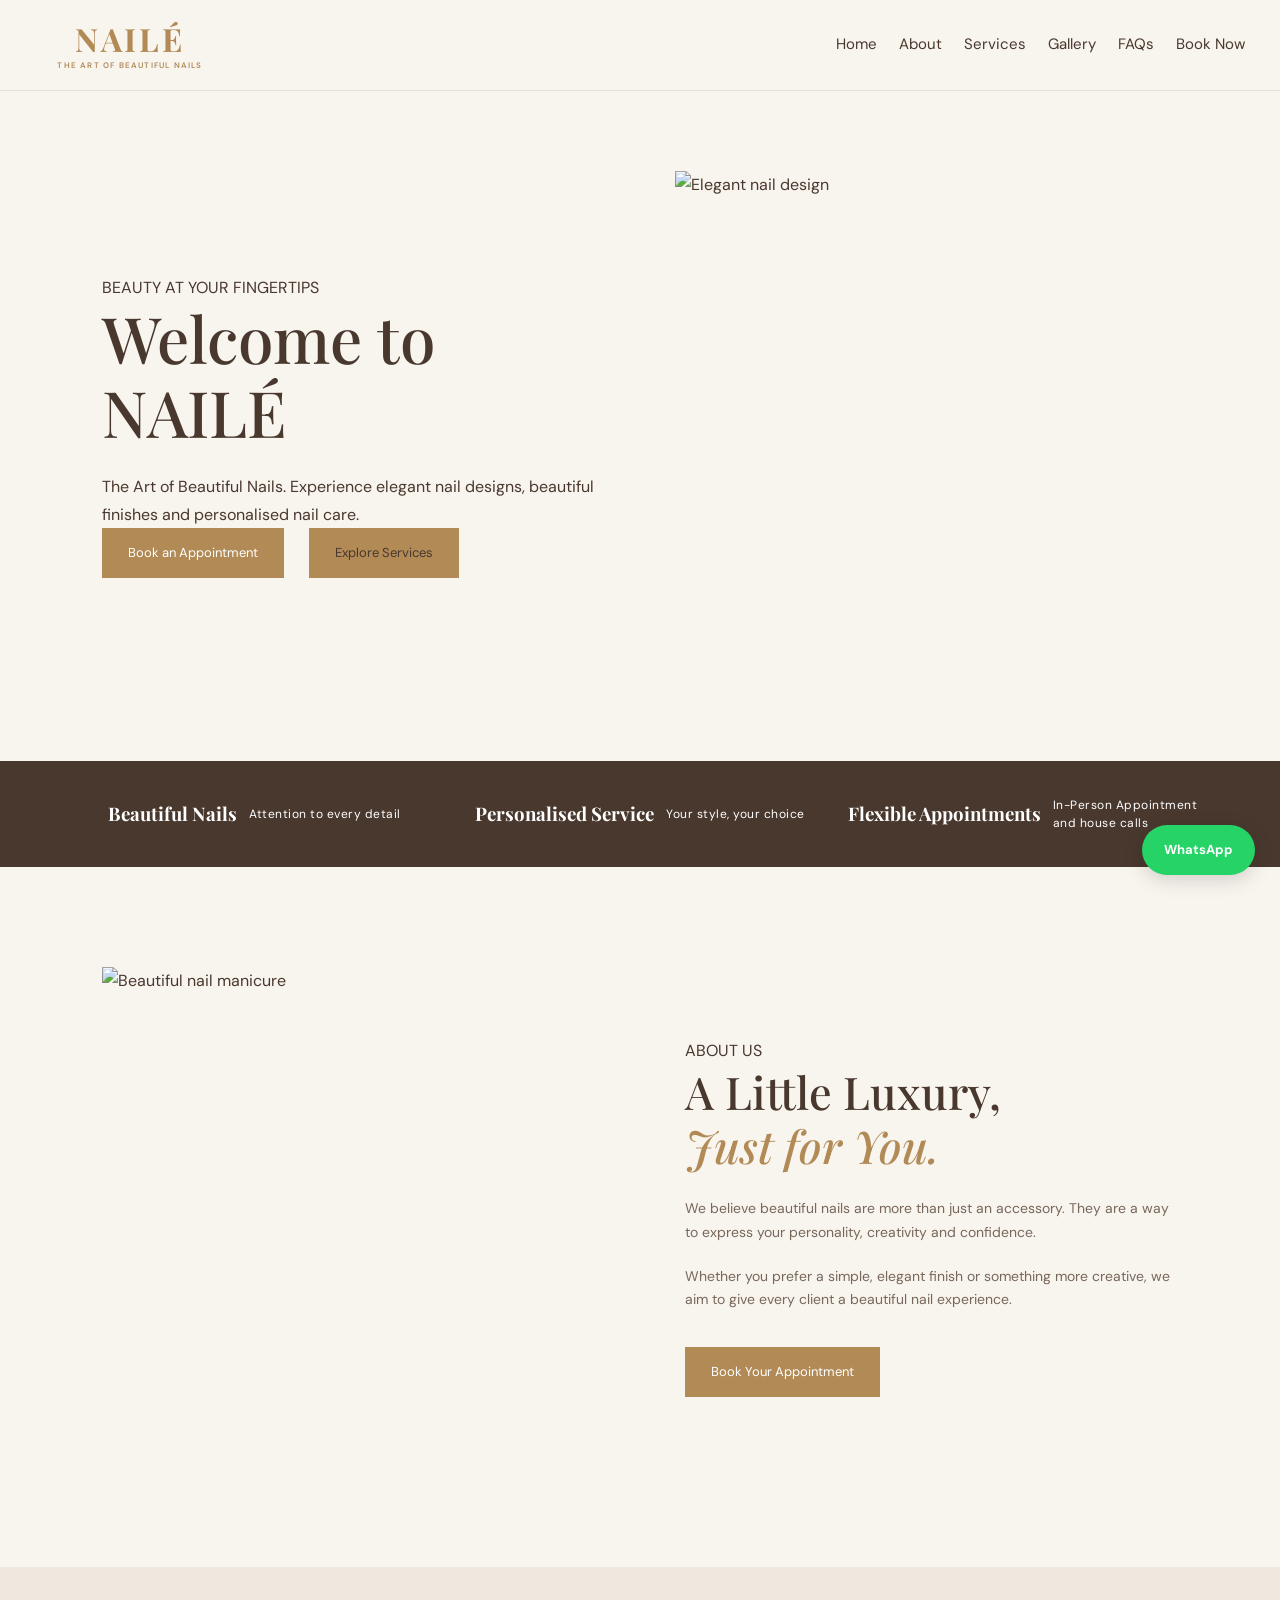
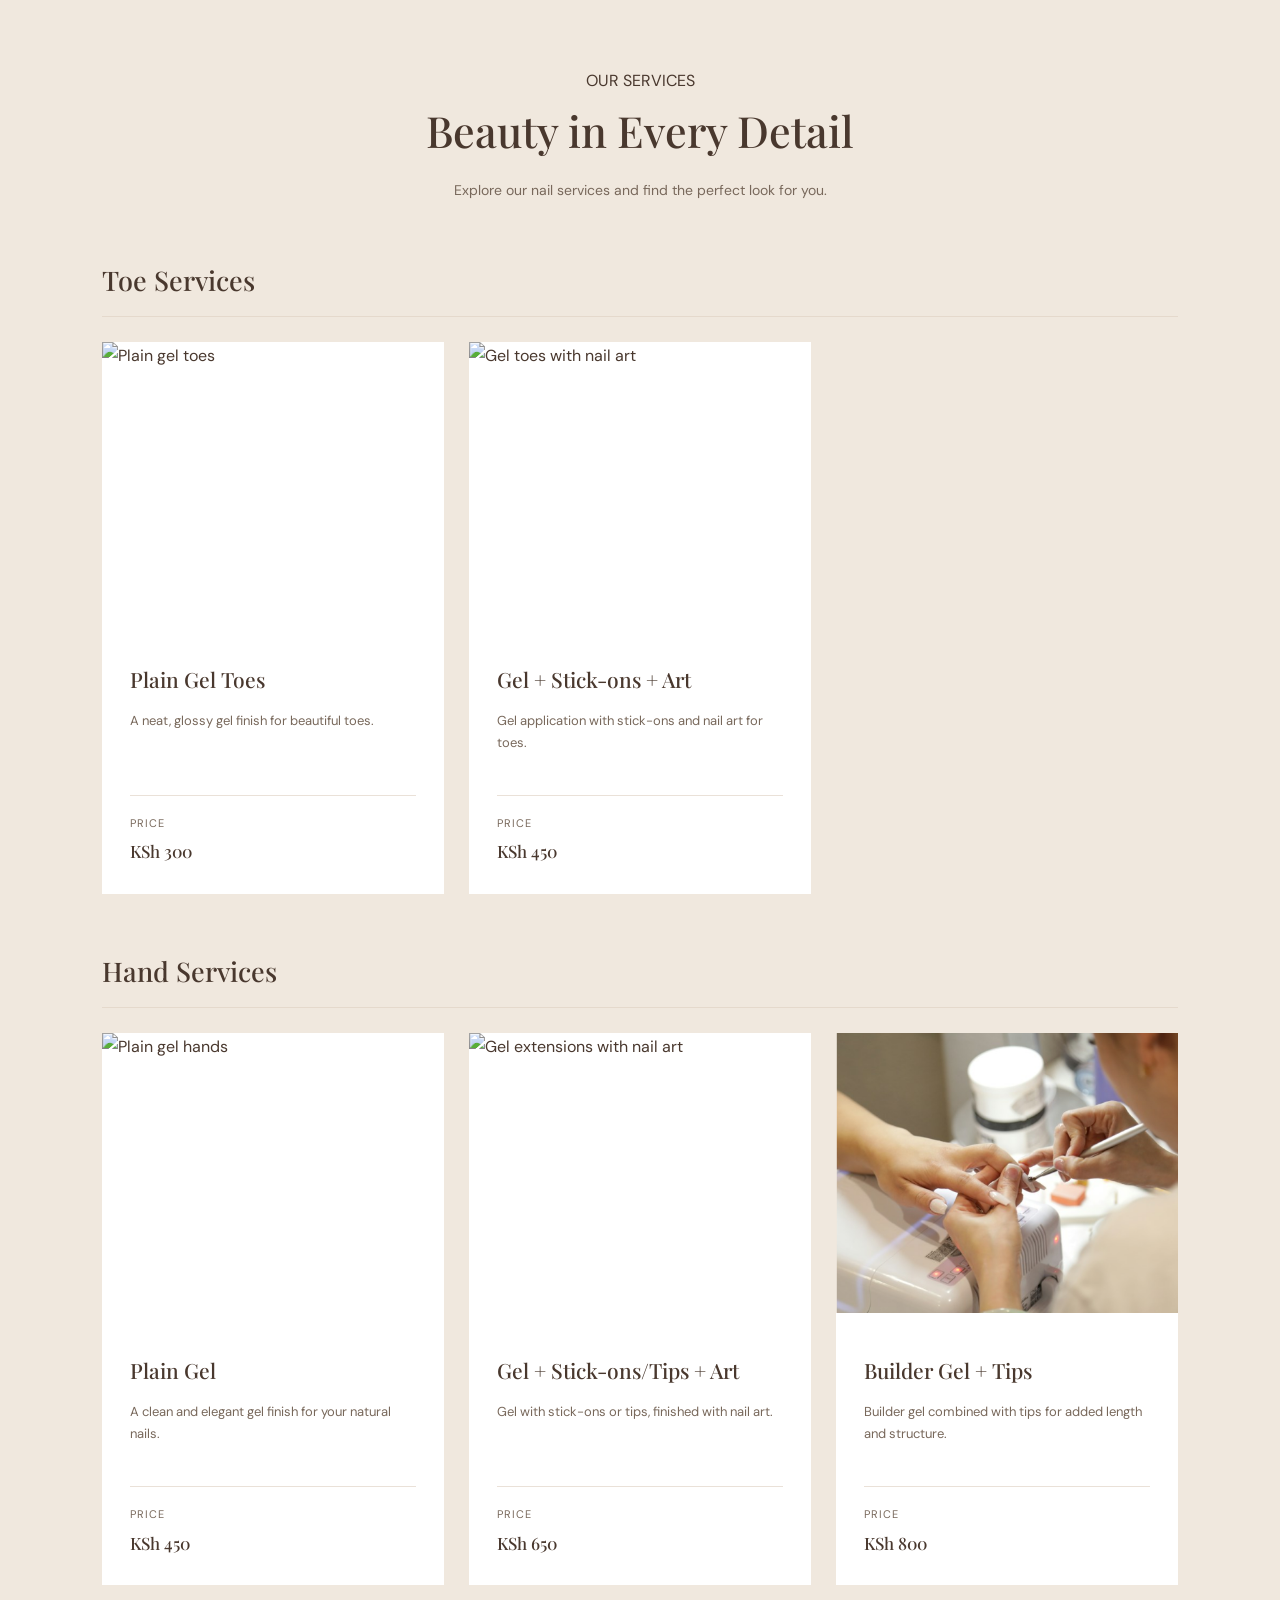
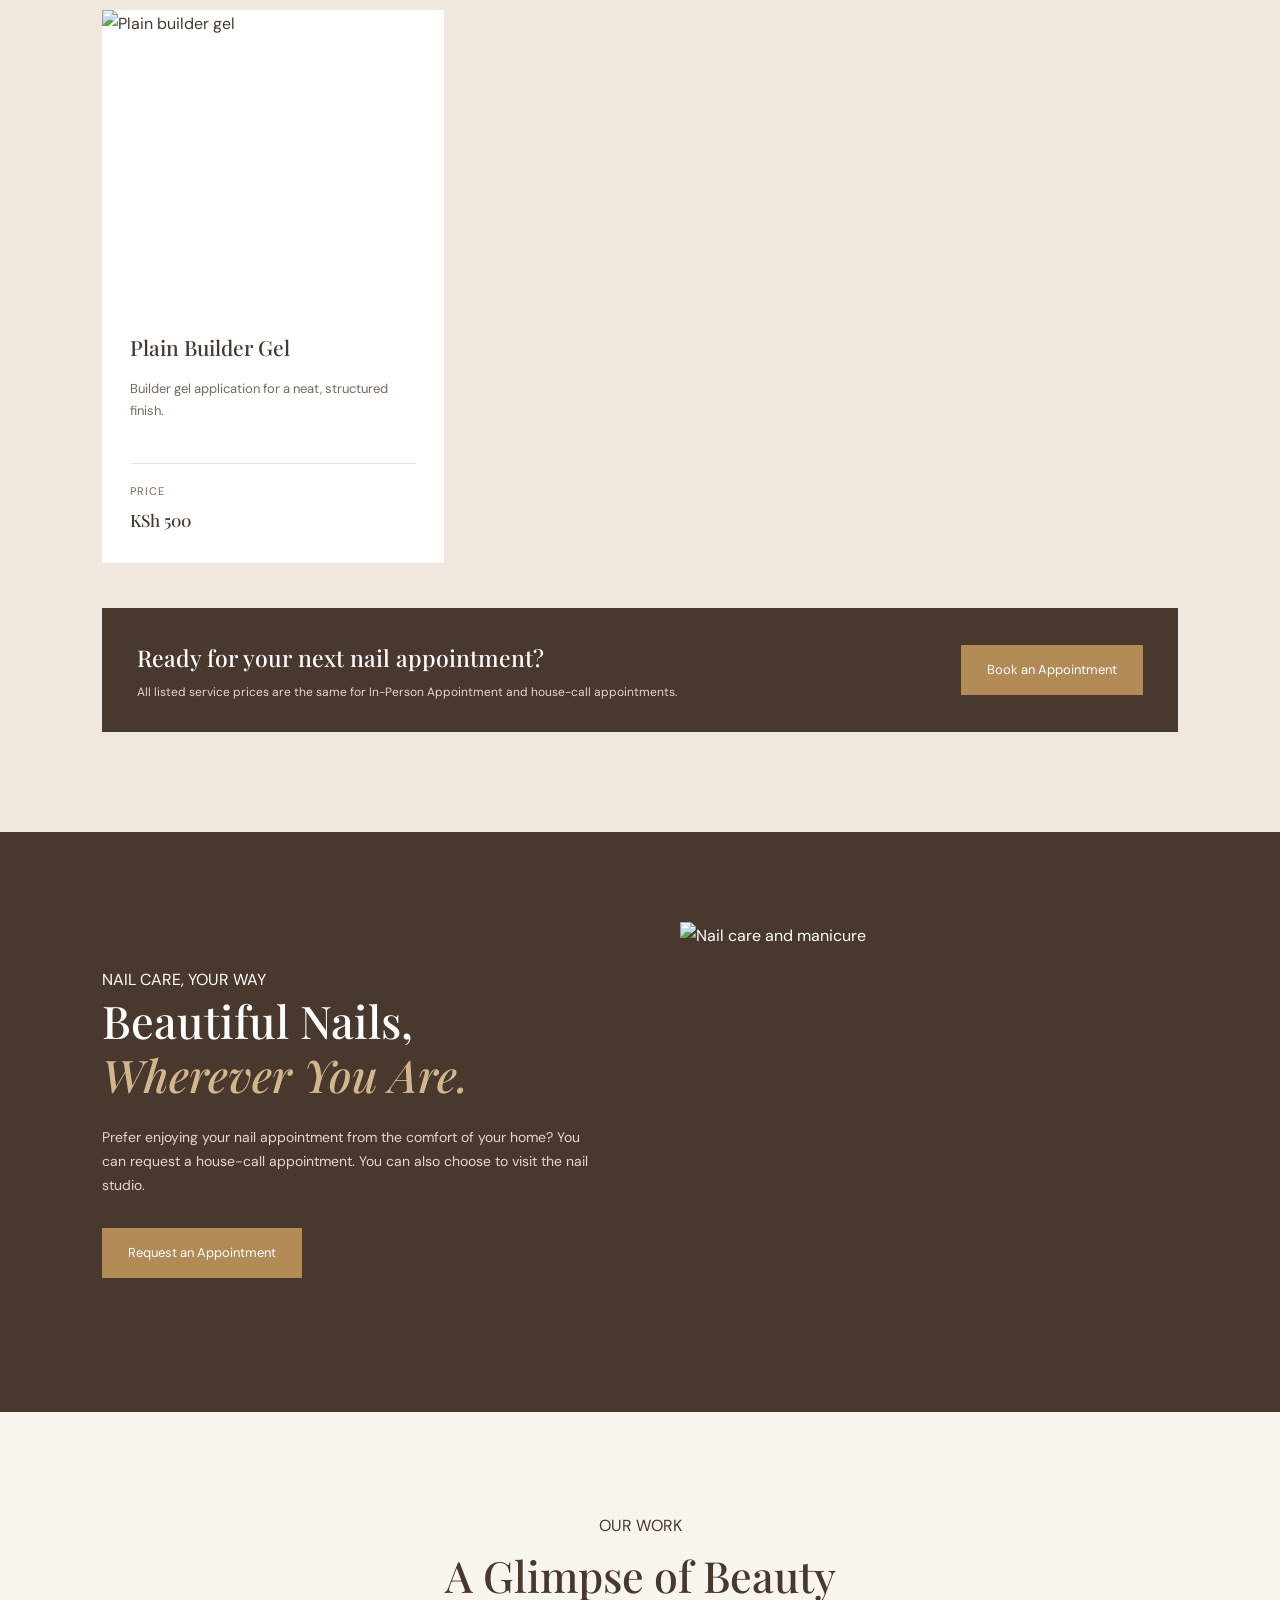
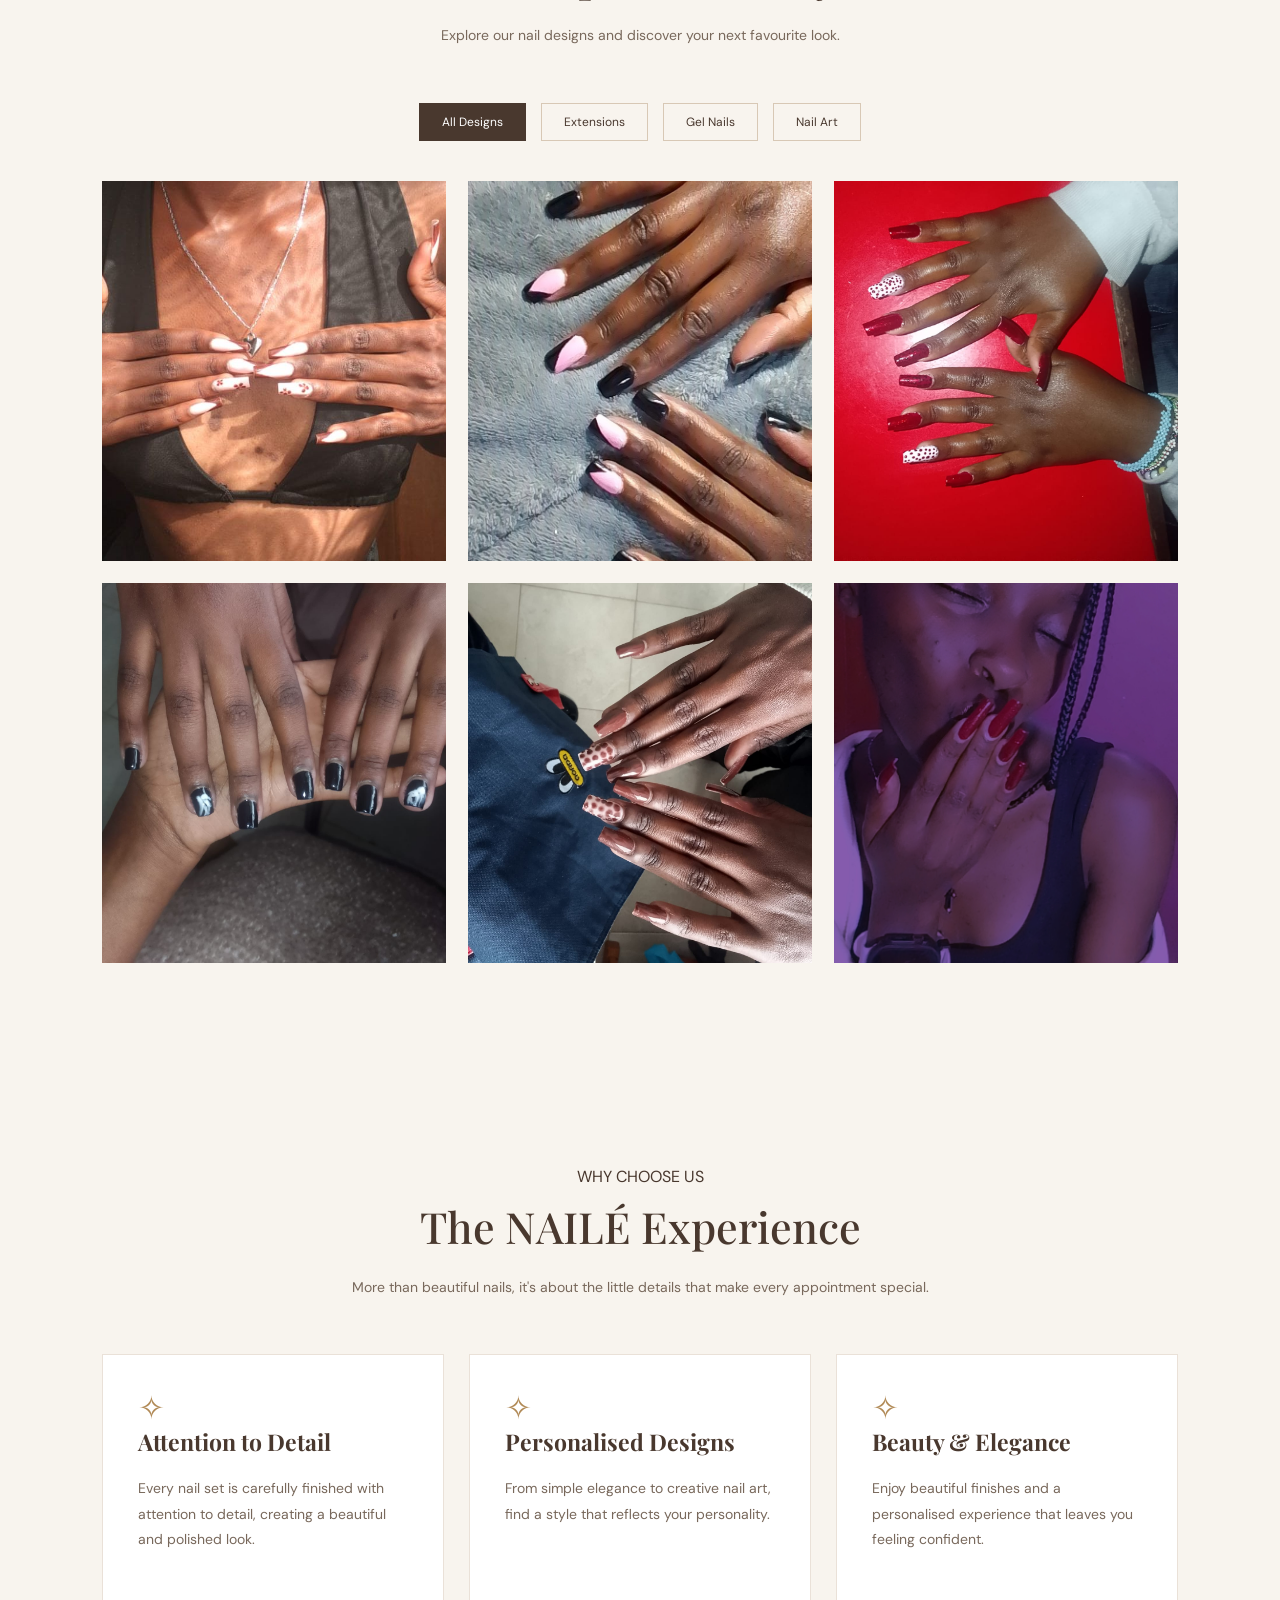
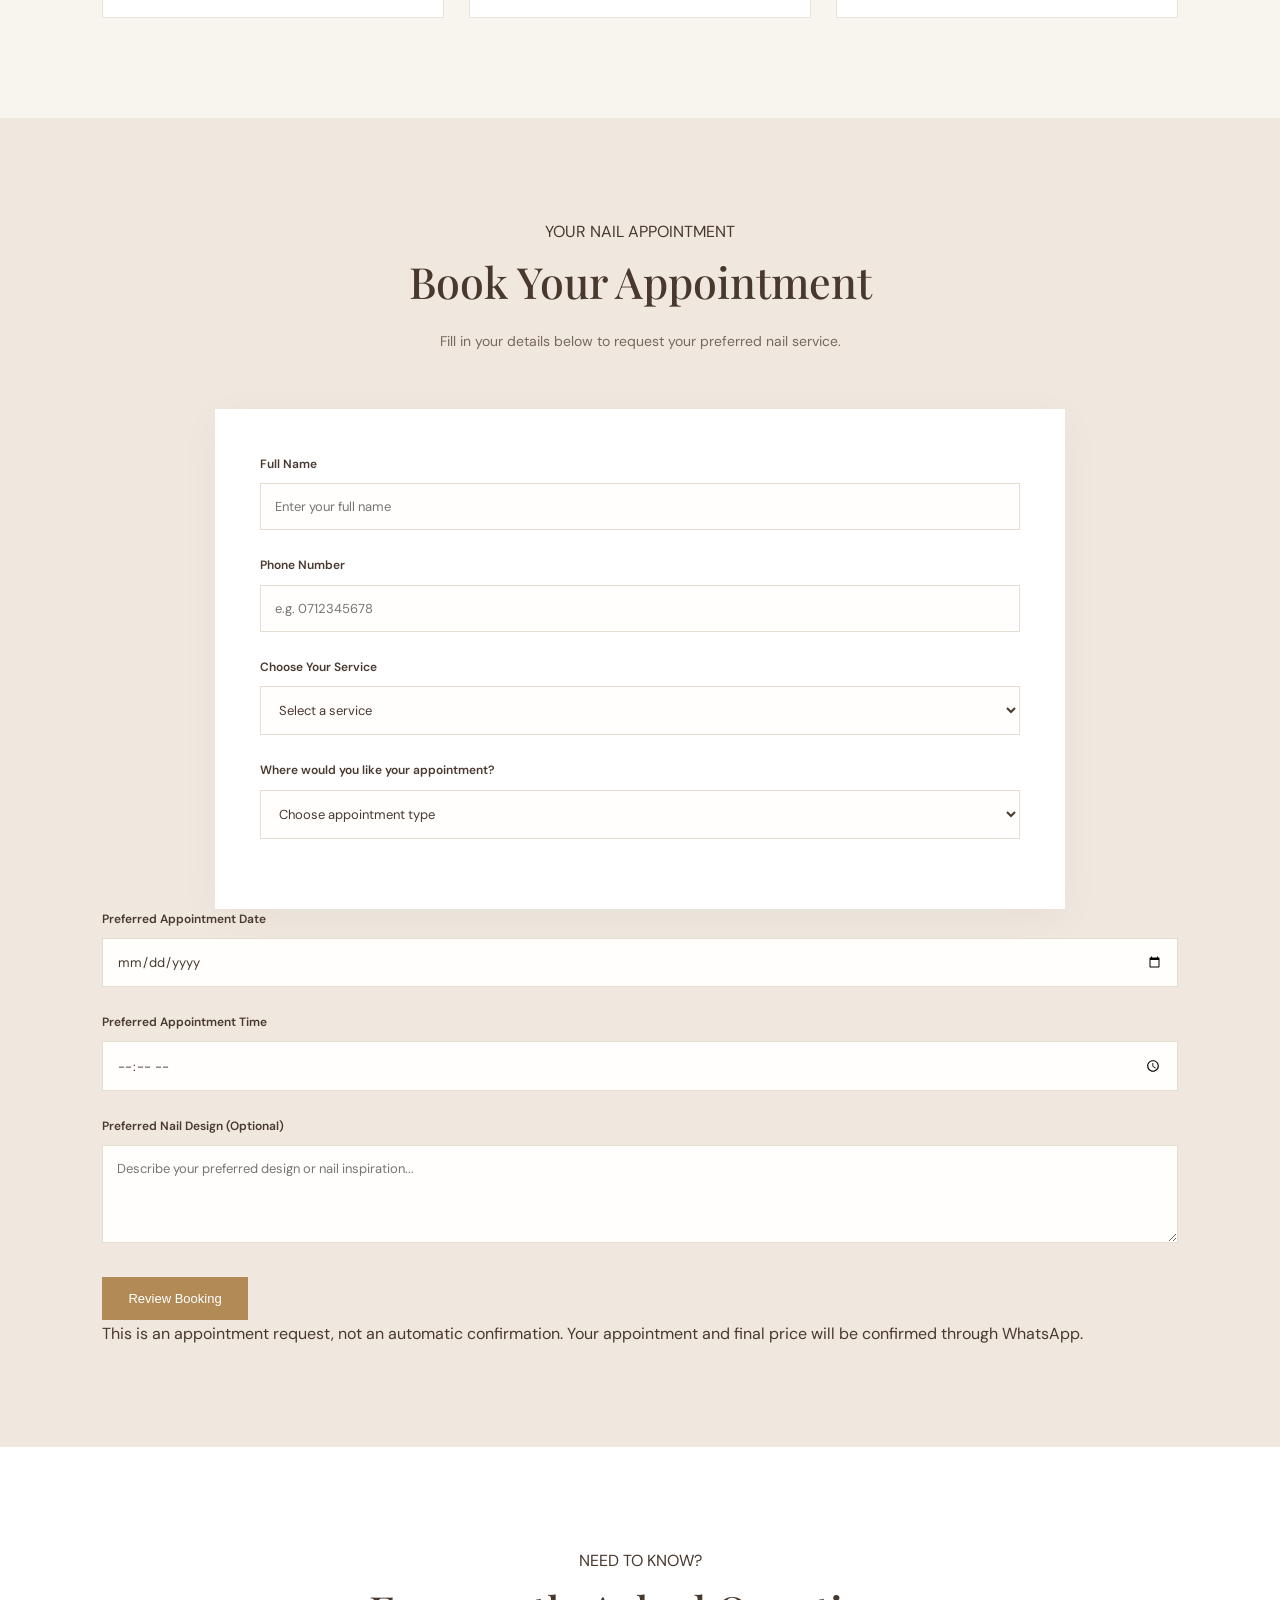
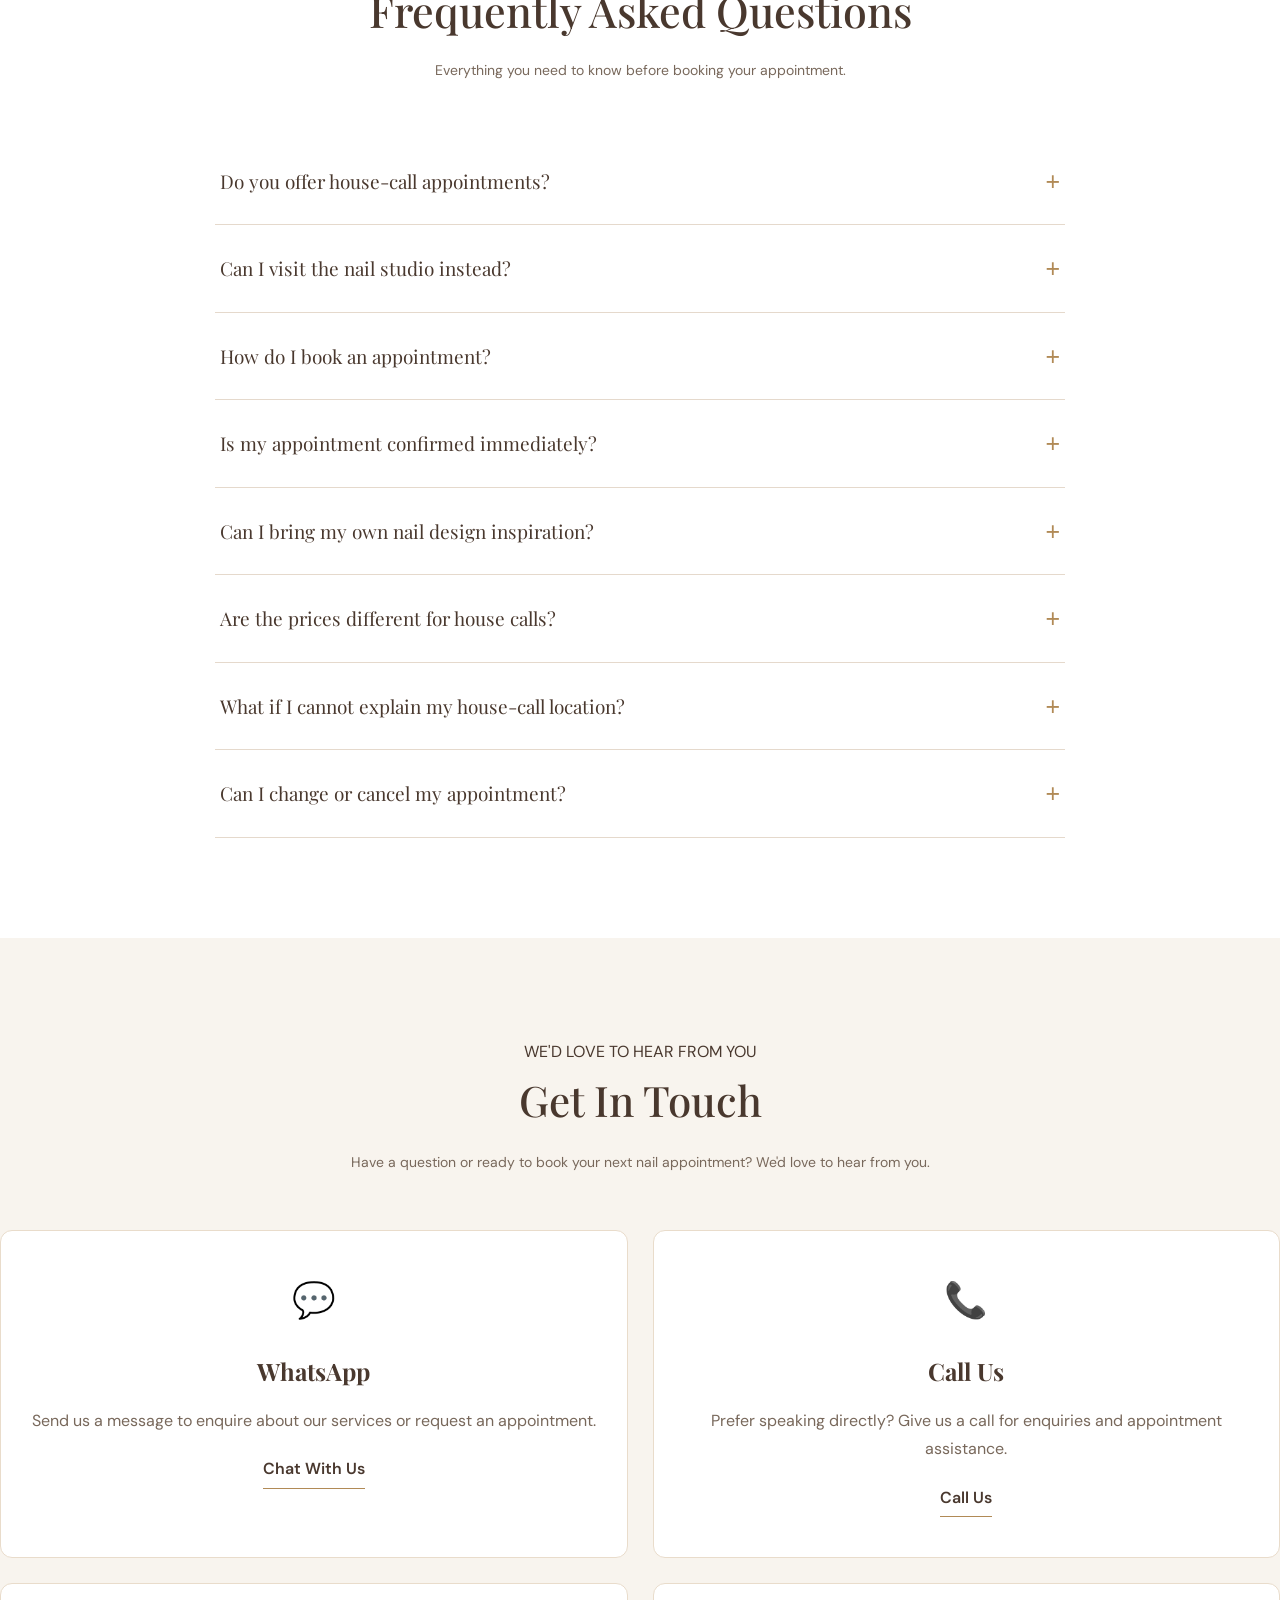
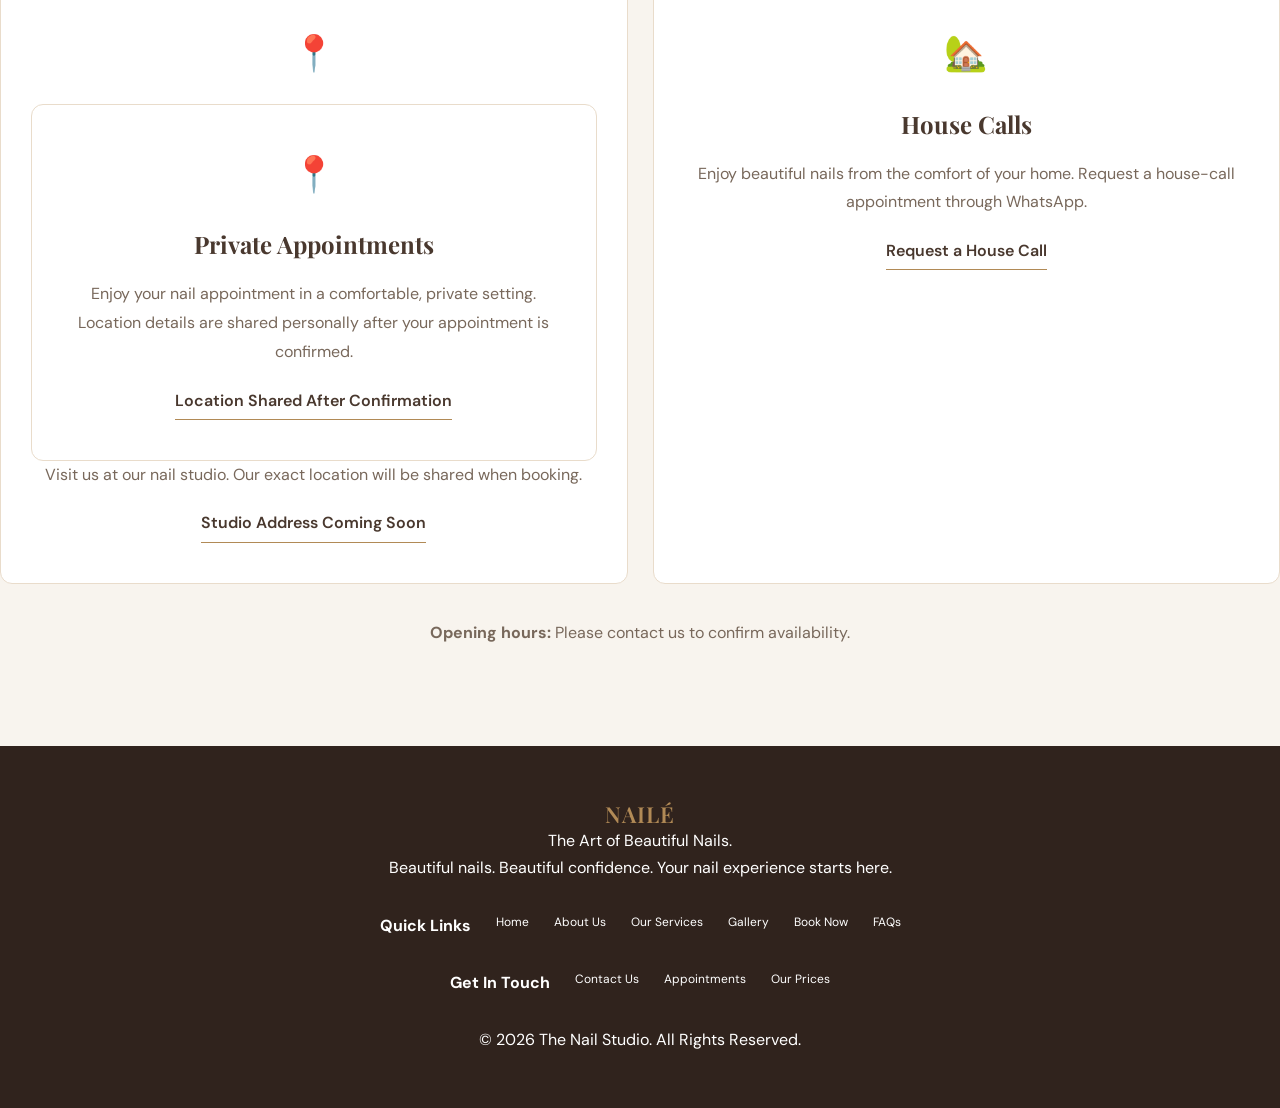
==== index.html @ e54246e9 "Initial NAILÉ website upload" ====
<!DOCTYPE html>
<html lang="en">

<head>
    <meta charset="UTF-8">
    <link rel="icon" type="image/png" href="images/nail-icon.png">
    <meta name="viewport" content="width=device-width, initial-scale=1.0">

    <meta name="description" content="Discover beautiful nail services, gel applications, builder gel and nail art. Request your nail appointment today.">
    <title>NAILÉ | The Art of Beautiful Nails</title>
    <meta name="description" content="Discover NAILÉ — The Art of Beautiful Nails. Explore our nail services, prices and personalised appointment options.">

    <!-- Google Fonts -->
    <link rel="preconnect" href="https://fonts.googleapis.com">
    <link rel="preconnect" href="https://fonts.gstatic.com" crossorigin>

    <link href="https://fonts.googleapis.com/css2?family=DM+Sans:wght@400;500;600;700&family=Playfair+Display:wght@400;500;600;700&display=swap" rel="stylesheet">

    <!-- Main CSS -->
    <link rel="stylesheet" href="style.css">
    <meta name="description" content="Discover beautiful nail designs, gel nails, builder gel and personalised nail services at NAILÉ. Book your nail appointment today.">

<meta name="keywords" content="NAILÉ, nail services, gel nails, builder gel, nail art, nail appointments">

<meta name="author" content="NAILÉ">

<meta property="og:title" content="NAILÉ | The Art of Beautiful Nails">

<meta property="og:description" content="Beautiful nails, elegant finishes and personalised nail care. Book your appointment with NAILÉ.">

<meta property="og:type" content="website"> 
</head>

<body>

    <!-- ============================= -->
    <!-- HEADER / NAVIGATION -->
    <!-- ============================= -->

   <header class="header">

    <div class="container nav-container">

        <a href="#home" class="logo">
            <span class="logo-name">NAILÉ</span>
            <span class="logo-tagline">THE ART OF BEAUTIFUL NAILS</span>
        </a>

        <button class="menu-toggle" id="menuToggle"
            aria-label="Toggle navigation">
            ☰
        </button>

        <nav class="nav-links" id="navLinks">

            <a href="#home">Home</a>
            <a href="#about">About</a>
            <a href="#services">Services</a>
            <a href="#gallery">Gallery</a>
            <a href="#faq">FAQs</a>
            <a href="#booking" class="nav-book-btn">Book Now</a>

        </nav>

    </div>

</header>
    <!-- ============================= -->
    <!-- HERO SECTION -->
    <!-- ============================= -->

    <section class="hero" id="home">

        <div class="hero-content">

            <span class="small-heading">BEAUTY AT YOUR FINGERTIPS</span>

            <h1>Welcome to NAILÉ</h1>

            <p>
    The Art of Beautiful Nails. Experience elegant nail designs,
    beautiful finishes and personalised nail care.
</p>
            <div class="hero-buttons">

                <a href="#booking" class="btn primary-btn">
                    Book an Appointment
                </a>

                <a href="#services" class="btn secondary-btn">
                    Explore Services
                </a>

            </div>

        </div>

        <div class="hero-image">

            <img
                src="https://images.unsplash.com/photo-1604654894610-df63bc536371?w=1200"
                alt="Elegant nail design"
            >

        </div>

    </section>


    <!-- ============================= -->
    <!-- EXPERIENCE STRIP -->
    <!-- ============================= -->

    <section class="experience-strip">

        <div class="experience-item">
            <h3>Beautiful Nails</h3>
            <p>Attention to every detail</p>
        </div>

        <div class="experience-item">
            <h3>Personalised Service</h3>
            <p>Your style, your choice</p>
        </div>

        <div class="experience-item">
            <h3>Flexible Appointments</h3>
            <p>In-Person Appointment and house calls</p>
        </div>

    </section>


    <!-- ============================= -->
    <!-- ABOUT SECTION -->
    <!-- ============================= -->

    <section class="about section-padding" id="about">

        <div class="about-image">

            <img
                src="https://images.unsplash.com/photo-1610992015732-2449b76344bc?w=1000"
                alt="Beautiful nail manicure"
            >

        </div>

        <div class="about-content">

            <span class="small-heading">ABOUT US</span>

            <h2>
                A Little Luxury,
                <span>Just for You.</span>
            </h2>

            <p>
                We believe beautiful nails are more than just an accessory.
                They are a way to express your personality, creativity
                and confidence.
            </p>

            <p>
                Whether you prefer a simple, elegant finish or something
                more creative, we aim to give every client a beautiful
                nail experience.
            </p>

            <a href="#booking" class="btn primary-btn">
                Book Your Appointment
            </a>

        </div>

    </section>


    <!-- ============================= -->
    <!-- SERVICES SECTION -->
    <!-- ============================= -->

    <section class="services section-padding" id="services">

        <div class="section-heading">

            <span class="small-heading">OUR SERVICES</span>

            <h2>Beauty in Every Detail</h2>

            <p>
                Explore our nail services and find the perfect look for you.
            </p>

        </div>


        <!-- TOE SERVICES -->

        <div class="services-category">

            <h3>Toe Services</h3>

            <div class="service-grid">

                <div class="service-card">

                    <img
                        src="https://images.unsplash.com/photo-1604654894610-df63bc536371?w=800"
                        alt="Plain gel toes"
                    >

                    <div class="service-info">

                        <h3>Plain Gel Toes</h3>

                        <p>
                            A neat, glossy gel finish for beautiful toes.
                        </p>

                        <div class="service-price">
                            <span>PRICE</span>
                            <strong>KSh 300</strong>
                        </div>

                    </div>

                </div>


                <div class="service-card">

                    <img
                        src="https://images.unsplash.com/photo-1519014816548-bf5fe059798b?w=800"
                        alt="Gel toes with nail art"
                    >

                    <div class="service-info">

                        <h3>Gel + Stick-ons + Art</h3>

                        <p>
                            Gel application with stick-ons and nail art for toes.
                        </p>

                        <div class="service-price">
                            <span>PRICE</span>
                            <strong>KSh 450</strong>
                        </div>

                    </div>

                </div>

            </div>

        </div>


        <!-- HAND SERVICES -->

        <div class="services-category">

            <h3>Hand Services</h3>

            <div class="service-grid">

                <div class="service-card">

                    <img
                        src="https://images.unsplash.com/photo-1604902396830-aca29e19b067?w=800"
                        alt="Plain gel hands"
                    >

                    <div class="service-info">

                        <h3>Plain Gel</h3>

                        <p>
                            A clean and elegant gel finish for your natural nails.
                        </p>

                        <div class="service-price">
                            <span>PRICE</span>
                            <strong>KSh 450</strong>
                        </div>

                    </div>

                </div>


                <div class="service-card">

                    <img
                        src="https://images.unsplash.com/photo-1610992015732-2449b76344bc?w=800"
                        alt="Gel extensions with nail art"
                    >

                    <div class="service-info">

                        <h3>Gel + Stick-ons/Tips + Art</h3>

                        <p>
                            Gel with stick-ons or tips, finished with nail art.
                        </p>

                        <div class="service-price">
                            <span>PRICE</span>
                            <strong>KSh 650</strong>
                        </div>

                    </div>

                </div>


                <div class="service-card">

                    <img
                       src="images/builder-gel.png" 
                        alt="Builder gel with tips"
                    >

                    <div class="service-info">

                        <h3>Builder Gel + Tips</h3>

                        <p>
                            Builder gel combined with tips for added length
                            and structure.
                        </p>

                        <div class="service-price">
                            <span>PRICE</span>
                            <strong>KSh 800</strong>
                        </div>

                    </div>

                </div>


                <div class="service-card">

                    <img
                        src="https://images.unsplash.com/photo-1610992015732-2449b76344bc?w=800"
                        alt="Plain builder gel"
                    >

                    <div class="service-info">

                        <h3>Plain Builder Gel</h3>

                        <p>
                            Builder gel application for a neat, structured finish.
                        </p>

                        <div class="service-price">
                            <span>PRICE</span>
                            <strong>KSh 500</strong>
                        </div>

                    </div>

                </div>

            </div>

        </div>


        <!-- PRICING NOTICE -->

        <div class="pricing-notice">

            <div>

                <h3>Ready for your next nail appointment?</h3>

                <p>
                    All listed service prices are the same for In-Person Appointment
                    and house-call appointments.
                </p>

            </div>

            <a href="#booking" class="btn primary-btn">
                Book an Appointment
            </a>

        </div>

    </section>


    <!-- ============================= -->
    <!-- HOUSE CALL SECTION -->
    <!-- ============================= -->

    <section class="house-call section-padding">

        <div class="house-call-content">

            <span class="small-heading">NAIL CARE, YOUR WAY</span>

            <h2>
                Beautiful Nails,
                <span>Wherever You Are.</span>
            </h2>

            <p>
                Prefer enjoying your nail appointment from the comfort
                of your home? You can request a house-call appointment.
                You can also choose to visit the nail studio.
            </p>

            <a href="#booking" class="btn primary-btn">
                Request an Appointment
            </a>

        </div>

        <div class="house-call-image">

            <img
                src="https://images.unsplash.com/photo-1610992015732-2449b76344bc?w=1000"
                alt="Nail care and manicure"
            >

        </div>

    </section>
<!-- ============================= -->
<!-- GALLERY SECTION -->
<!-- ============================= -->

<section class="gallery section-padding" id="gallery">

    <div class="section-heading">
        <span class="small-heading">OUR WORK</span>

        <h2>A Glimpse of Beauty</h2>

        <p>
            Explore our nail designs and discover your next favourite look.
        </p>
    </div>

    <!-- GALLERY FILTERS -->

    <div class="gallery-filters">

        <button class="filter-btn active" data-filter="all">
            All Designs
        </button>

        <button class="filter-btn" data-filter="acrylic">
            Extensions
        </button>

        <button class="filter-btn" data-filter="french">
            Gel Nails
        </button>

        <button class="filter-btn" data-filter="nailart">
            Nail Art
        </button>

    </div>

    <!-- GALLERY IMAGES -->

    <div class="gallery-grid">

        <div class="gallery-item" data-category="nailart">
            <img src="images/nails-1.jpeg" alt="NAILÉ nail design 1">
            <div class="gallery-overlay">
                <span>Nail Art</span>
            </div>
        </div>

        <div class="gallery-item" data-category="french">
            <img src="images/nails-2.jpeg" alt="NAILÉ nail design 2">
            <div class="gallery-overlay">
                <span>Gel Nails</span>
            </div>
        </div>

        <div class="gallery-item" data-category="acrylic">
            <img src="images/nails-3.jpeg" alt="NAILÉ nail design 3">
            <div class="gallery-overlay">
                <span>Nail Extensions</span>
            </div>
        </div>

        <div class="gallery-item" data-category="nailart">
            <img src="images/nails-4.jpeg" alt="NAILÉ nail design 4">
            <div class="gallery-overlay">
                <span>Creative Designs</span>
            </div>
        </div>

        <div class="gallery-item" data-category="french">
            <img src="images/nails-5.jpeg" alt="NAILÉ nail design 5">
            <div class="gallery-overlay">
                <span>Elegant Gel</span>
            </div>
        </div>

        <div class="gallery-item" data-category="acrylic">
            <img src="images/nails-6.jpeg" alt="NAILÉ nail design 6">
            <div class="gallery-overlay">
                <span>Extensions</span>
            </div>
        </div>

    </div>

</section>
<!-- GALLERY LIGHTBOX -->

<div class="lightbox" id="galleryLightbox" aria-hidden="true">

    <button class="lightbox-close" id="lightboxClose" aria-label="Close">
        &times;
    </button>

    <button class="lightbox-prev" id="lightboxPrev" aria-label="Previous image">
        &#10094;
    </button>

    <img src="" alt="Enlarged nail design" id="lightboxImage">

    <button class="lightbox-next" id="lightboxNext" aria-label="Next image">
        &#10095;
    </button>

</div>


    <!-- ============================= -->
<!-- THE NAILÉ EXPERIENCE SECTION -->
<!-- ============================= -->

<section class="testimonials section-padding" id="testimonials">

    <div class="section-heading">

        <span class="small-heading">WHY CHOOSE US</span>

        <h2>The NAILÉ Experience</h2>

        <p>
            More than beautiful nails, it's about the little details
            that make every appointment special.
        </p>

    </div>

    <div class="testimonial-grid">

        <div class="testimonial-card">

            <div class="quote-mark">✧</div>

            <h3>Attention to Detail</h3>

            <p>
                Every nail set is carefully finished with attention
                to detail, creating a beautiful and polished look.
            </p>

        </div>

        <div class="testimonial-card">

            <div class="quote-mark">✧</div>

            <h3>Personalised Designs</h3>

            <p>
                From simple elegance to creative nail art,
                find a style that reflects your personality.
            </p>

        </div>

        <div class="testimonial-card">

            <div class="quote-mark">✧</div>

            <h3>Beauty & Elegance</h3>

            <p>
                Enjoy beautiful finishes and a personalised
                experience that leaves you feeling confident.
            </p>

        </div>

    </div>

</section>

    <!-- ============================= -->
    <!-- BOOKING SECTION -->
    <!-- ============================= -->

    <section class="booking section-padding" id="booking">

        <div class="section-heading">

            <span class="small-heading">YOUR NAIL APPOINTMENT</span>

            <h2>Book Your Appointment</h2>

            <p>
                Fill in your details below to request your preferred
                nail service.
            </p>

        </div>


        <div class="booking-container">

            <form id="bookingForm">

                <!-- CUSTOMER NAME -->

                <div class="form-group">

                    <label for="customerName">Full Name</label>

                    <input
                        type="text"
                        id="customerName"
                        name="customerName"
                        placeholder="Enter your full name"
                        required
                    >

                </div>


                <!-- PHONE NUMBER -->

                <div class="form-group">

                    <label for="phone">Phone Number</label>

                    <input
                        type="tel"
                        id="phone"
                        name="phone"
                        placeholder="e.g. 0712345678"
                        required
                    >

                </div>


                <!-- SERVICE SELECTION -->

                <div class="form-group">

                    <label for="service">Choose Your Service</label>

                    <select id="service" name="service" required>

                        <option value="">Select a service</option>

                        <optgroup label="Toe Services">

                            <option value="Plain Gel Toes - KSh 300">
                                Plain Gel Toes — KSh 300
                            </option>

                            <option value="Gel + Stick-ons + Art (Toes) - KSh 450">
                                Gel + Stick-ons + Art (Toes) — KSh 450
                            </option>

                        </optgroup>


                        <optgroup label="Hand Services">

                            <option value="Plain Gel (Hands) - KSh 450">
                                Plain Gel (Hands) — KSh 450
                            </option>

                            <option value="Gel + Stick-ons/Tips + Art (Hands) - KSh 650">
                                Gel + Stick-ons/Tips + Art (Hands) — KSh 650
                            </option>

                            <option value="Builder Gel + Tips (Hands) - KSh 800">
                                Builder Gel + Tips (Hands) — KSh 800
                            </option>

                            <option value="Plain Builder Gel - KSh 500">
                                Plain Builder Gel — KSh 500
                            </option>

                        </optgroup>

                    </select>

                </div>


                <!-- APPOINTMENT TYPE -->

                <div class="form-group">

                    <label for="appointmentType">
                        Where would you like your appointment?
                    </label>

                    <select id="appointmentType" name="appointmentType" required>

                        <option value="">Choose appointment type</option>

                        <option value="House Call">
                            House Call
                        </option>

                        <option value="In-Person Appointment">
                            In-Person Appointment
                        </option>

                    </select>

                </div>


                <!-- HOUSE CALL LOCATION -->

                <div id="locationFields" hidden>

                    <div class="form-group">

                        <label for="location">
                            Your Area / Estate
                        </label>

                        <input
                            type="text"
                            id="location"
                            name="location"
                            placeholder="e.g. Nairobi West"
                        >

                    </div>


                    <div class="form-group">

                        <label for="directions">
                            Additional Directions
                        </label>

                        <textarea
                            id="directions"
                            name="directions"
                            rows="3"
                            placeholder="Describe your location, nearby landmarks or directions..."
                        ></textarea>

                    </div>

                    <p class="form-help">
                        If you cannot describe your location clearly,
                        you can explain it by phone.
                    </p>

                </div>


                <!-- In-Person Appointment INFORMATION -->

                <div id="studioInfo" class="studio-info-box" hidden>

    <h3>Private Appointment Location</h3>

    <p>
        Enjoy a personalised nail experience in a comfortable,
        private setting. Appointment location details will be
        shared once your booking has been confirmed.
    </p>

</div>

                </div>


                <!-- DATE -->

                <div class="form-group">

                    <label for="date">Preferred Appointment Date</label>

                    <input
                        type="date"
                        id="date"
                        name="date"
                        required
                    >

                </div>


                <!-- TIME -->

                <div class="form-group">

                    <label for="time">Preferred Appointment Time</label>

                    <input
                        type="time"
                        id="time"
                        name="time"
                        required
                    >

                </div>


                <!-- DESIGN PREFERENCE -->

                <div class="form-group">

                    <label for="design">
                        Preferred Nail Design (Optional)
                    </label>

                    <textarea
                        id="design"
                        name="design"
                        rows="4"
                        placeholder="Describe your preferred design or nail inspiration..."
                    ></textarea>

                </div>


                <!-- SUBMIT BUTTON -->

                <button type="submit" class="btn primary-btn booking-submit">
                    Review Booking
                </button>


                <p class="booking-disclaimer">
                    This is an appointment request, not an automatic
                    confirmation. Your appointment and final price will
                    be confirmed through WhatsApp.
                </p>

            </form>

        </div>

    </section>


    <!-- ============================= -->
    <!-- BOOKING CONFIRMATION MODAL -->
    <!-- ============================= -->

    <div class="booking-modal" id="bookingModal" hidden>

        <div class="booking-modal-content">

            <button
                type="button"
                class="modal-close"
                id="closeModal"
                aria-label="Close booking summary"
            >
                &times;
            </button>

            <span class="small-heading">ALMOST THERE</span>

            <h2>Review Your Booking</h2>

            <p class="modal-intro">
                Please check your appointment details before continuing
                to WhatsApp.
            </p>

            <div class="booking-summary" id="bookingSummary"></div>

            <p class="confirmation-note">
                Your appointment is not confirmed until we contact you
                and confirm availability.
            </p>

            <div class="modal-buttons">

                <button
                    type="button"
                    class="btn secondary-btn"
                    id="editBooking"
                >
                    Edit Details
                </button>

                <button
                    type="button"
                    class="btn primary-btn"
                    id="confirmBooking"
                >
                    Continue to WhatsApp
                </button>

            </div>

        </div>

    </div>


    <!-- ============================= -->
    <!-- FAQ SECTION -->
    <!-- ============================= -->

    <section class="faq section-padding" id="faq">

        <div class="section-heading">

            <span class="small-heading">NEED TO KNOW?</span>

            <h2>Frequently Asked Questions</h2>

            <p>
                Everything you need to know before booking your appointment.
            </p>

        </div>


        <div class="faq-container">


            <details class="faq-item">

                <summary>Do you offer house-call appointments?</summary>

                <p>
                    Yes! You can request a house-call appointment through
                    our booking form. Enter your area or estate so we can
                    check availability.
                </p>

            </details>


            <details class="faq-item">

                <summary>Can I visit the nail studio instead?</summary>

                <p>
                    Yes! Select "In-Person Appointment" when completing the booking
                    form. The studio location will be shared when your
                    appointment is confirmed.
                </p>

            </details>


            <details class="faq-item">

                <summary>How do I book an appointment?</summary>

                <p>
                    Fill in the booking form with your preferred service,
                    appointment type, date and time. Your request will
                    open in WhatsApp so you can send it.
                </p>

            </details>


            <details class="faq-item">

                <summary>Is my appointment confirmed immediately?</summary>

                <p>
                    No. Submitting a booking request does not automatically
                    confirm your appointment. We will contact you through
                    WhatsApp to confirm availability.
                </p>

            </details>


            <details class="faq-item">

                <summary>Can I bring my own nail design inspiration?</summary>

                <p>
                    Absolutely! Describe your preferred design in the
                    booking form. You can also share reference pictures
                    through WhatsApp.
                </p>

            </details>


            <details class="faq-item">

                <summary>Are the prices different for house calls?</summary>

                <p>
                    No. The listed service prices are the same whether
                    you choose a house-call appointment or an In-Person Appointment.
                </p>

            </details>


            <details class="faq-item">

                <summary>What if I cannot explain my house-call location?</summary>

                <p>
                    You can contact us by phone and explain your location
                    directly.
                </p>

            </details>


            <details class="faq-item">

                <summary>Can I change or cancel my appointment?</summary>

                <p>
                    If you need to change or cancel your appointment,
                    please contact us through WhatsApp as early as possible.
                </p>

            </details>


        </div>

    </section>


    <!-- ============================= -->
    <!-- CONTACT SECTION -->
    <!-- ============================= -->

    <section class="contact" id="contact">

    <div class="container">

        <div class="section-heading">
            <p class="section-subtitle">WE'D LOVE TO HEAR FROM YOU</p>
            <h2>Get In Touch</h2>
            <p>
                Have a question or ready to book your next nail appointment?
                We'd love to hear from you.
            </p>
        </div>

        <div class="contact-container">

            <!-- WHATSAPP -->
            <div class="contact-card">
                <div class="contact-icon">💬</div>

                <h3>WhatsApp</h3>

                <p>
                    Send us a message to enquire about our services
                    or request an appointment.
                </p>

                <a href="#" id="contactWhatsApp" class="contact-link">
                    Chat With Us
                </a>
            </div>

            <!-- PHONE -->
            <div class="contact-card">
                <div class="contact-icon">📞</div>

                <h3>Call Us</h3>

                <p>
                    Prefer speaking directly? Give us a call
                    for enquiries and appointment assistance.
                </p>

                <a href="#" id="callButton" class="contact-link">
                    Call Us
                </a>
            </div>

            <!-- LOCATION -->
            <div class="contact-card">
                <div class="contact-icon">📍</div>

                <div class="contact-card">

    <div class="contact-icon">📍</div>

    <h3>Private Appointments</h3>

    <p>
        Enjoy your nail appointment in a comfortable,
        private setting. Location details are shared
        personally after your appointment is confirmed.
    </p>

    <span class="contact-link">
        Location Shared After Confirmation
    </span>

</div>

                <p>
                    Visit us at our nail studio.
                    Our exact location will be shared when booking.
                </p>

                <span class="contact-link">
                    Studio Address Coming Soon
                </span>
            </div>

            <!-- HOUSE CALLS -->
            <div class="contact-card">
                <div class="contact-icon">🏡</div>

                <h3>House Calls</h3>

                <p>
                    Enjoy beautiful nails from the comfort of your home.
                    Request a house-call appointment through WhatsApp.
                </p>

                <a href="#" class="contact-link" id="houseCallWhatsApp">
                    Request a House Call
                </a>
            </div>

        </div>

        <div class="contact-note">
            <p>
                <strong>Opening hours:</strong>
                Please contact us to confirm availability.
            </p>
        </div>

    </div>

</section>


    <!-- ============================= -->
    <!-- FOOTER -->
    <!-- ============================= -->

    <footer class="footer">

        <div class="footer-content">

            <div class="footer-brand">

                <a href="#home" class="logo">
                     <span>NAILÉ</span> 
                </a>
<p class="brand-tagline">The Art of Beautiful Nails.</p>
                <p>
                    Beautiful nails. Beautiful confidence.
                    Your nail experience starts here.
                </p>

            </div>


            <div class="footer-links">

                <h4>Quick Links</h4>

                <a href="#home">Home</a>
                <a href="#about">About Us</a>
                <a href="#services">Our Services</a>
                <a href="#gallery">Gallery</a>
                <a href="#booking">Book Now</a>
                <a href="#faq">FAQs</a>

            </div>


            <div class="footer-links">

                <h4>Get In Touch</h4>

                <a href="#contact">Contact Us</a>
                <a href="#booking">Appointments</a>
                <a href="#services">Our Prices</a>

            </div>

        </div>


        <div class="footer-bottom">

            <p>
                &copy; <span id="currentYear"></span> The Nail Studio.
                All Rights Reserved.
            </p>

        </div>

    </footer>


    <!-- ============================= -->
    <!-- FLOATING WHATSAPP BUTTON -->
    <!-- ============================= -->

    <a
        href="#"
        class="floating-whatsapp"
        id="floatingWhatsApp"
        aria-label="Chat with us on WhatsApp"
    >
        WhatsApp
    </a>


    <!-- JAVASCRIPT -->
    <script src="script.js"></script>

</body>
</html>
---- style.css ----
/* ==============================
   COLOUR PALETTE
============================== */

:root {
    --cream: #F8F4EE;
    --beige: #E9DCCB;
    --gold: #B18A56;
    --brown: #49382E;
    --white: #FFFFFF;
    --light-brown: #78685B;
    --dark: #30231D;
}


/* ==============================
   GENERAL STYLING
============================== */

* {
    margin: 0;
    padding: 0;
    box-sizing: border-box;
}

html {
    scroll-behavior: smooth;
}

body {
    background: var(--cream);
    color: var(--brown);
    font-family: 'DM Sans', sans-serif;
    line-height: 1.7;
}

h1, h2, h3, .logo, .footer-logo {
    font-family: 'Playfair Display', serif;
}

img {
    width: 100%;
    display: block;
    object-fit: cover;
}

section {
    scroll-margin-top: 85px;
}

.section-padding {
    padding: 100px 8%;
}

.eyebrow {
    color: var(--gold);
    font-size: 11px;
    letter-spacing: 3px;
    font-weight: 700;
    margin-bottom: 18px;
}

.btn {
    display: inline-block;
    background: var(--gold);
    color: white;
    padding: 14px 26px;
    text-decoration: none;
    border: none;
    font-size: 13px;
    cursor: pointer;
    transition: 0.3s;
}

.btn:hover {
    background: var(--brown);
}


/* ==============================
   NAVIGATION
============================== */

header {
    background: var(--cream);
    position: sticky;
    top: 0;
    z-index: 1000;
    border-bottom: 1px solid #E8DED2;
}

.navbar {
    display: flex;
    justify-content: space-between;
    align-items: center;
    padding: 22px 8%;
}

.logo {
    font-size: 22px;
    color: var(--brown);
    text-decoration: none;
    font-weight: 600;
    letter-spacing: 1px;
}

.logo span,
.footer-logo span {
    color: var(--gold);
}

.nav-links {
    display: flex;
    align-items: center;
    gap: 30px;
}

.nav-links a {
    color: var(--brown);
    text-decoration: none;
    font-size: 13px;
    transition: 0.3s;
}

.nav-links a:hover {
    color: var(--gold);
}

.nav-book {
    background: var(--gold);
    color: white !important;
    padding: 10px 20px;
}

.menu-toggle {
    display: none;
    border: none;
    background: none;
    font-size: 25px;
    cursor: pointer;
    color: var(--brown);
}


/* ==============================
   HERO SECTION
============================== */

.hero {
    min-height: 650px;
    padding: 80px 8%;
    display: grid;
    grid-template-columns: 1fr 1fr;
    align-items: center;
    gap: 70px;
}

.hero h1 {
    font-size: clamp(48px, 5vw, 75px);
    line-height: 1.15;
    margin-bottom: 25px;
    font-weight: 500;
}

.hero h1 span {
    color: var(--gold);
    display: block;
    font-style: italic;
}

.hero-description {
    max-width: 470px;
    color: var(--light-brown);
    margin-bottom: 30px;
    font-size: 15px;
}

.hero-buttons {
    display: flex;
    align-items: center;
    gap: 25px;
    flex-wrap: wrap;
}

.secondary-btn {
    color: var(--brown);
    text-decoration: none;
    font-size: 13px;
    transition: 0.3s;
}

.secondary-btn:hover {
    color: var(--gold);
}

.hero-note {
    margin-top: 40px;
    font-size: 12px;
    color: var(--light-brown);
}

.hero-note span {
    color: var(--gold);
}

.hero-image {
    position: relative;
    height: 510px;
}

.hero-image img {
    height: 100%;
    object-fit: cover;
}

.image-label {
    position: absolute;
    bottom: 25px;
    left: -35px;
    background: var(--white);
    padding: 20px 30px;
    box-shadow: 0 10px 30px rgba(0,0,0,0.08);
}

.image-label span {
    display: block;
    font-size: 10px;
    letter-spacing: 3px;
    color: var(--gold);
}

.image-label strong {
    font-family: 'Playfair Display', serif;
    font-size: 20px;
    font-weight: 500;
}


/* ==============================
   EXPERIENCE STRIP
============================== */

.experience-strip {
    background: var(--brown);
    color: white;
    display: flex;
    justify-content: space-around;
    align-items: center;
    padding: 25px 8%;
    flex-wrap: wrap;
    gap: 20px;
}

.experience-strip div {
    display: flex;
    align-items: center;
    gap: 12px;
}

.experience-strip span {
    color: var(--gold);
}

.experience-strip p {
    font-size: 12px;
    letter-spacing: 0.5px;
}


/* ==============================
   ABOUT SECTION
============================== */

.about {
    display: grid;
    grid-template-columns: 1fr 1fr;
    align-items: center;
    gap: 90px;
}

.about-image {
    height: 500px;
}

.about-image img {
    height: 100%;
}

.about-content h2 {
    font-size: 45px;
    line-height: 1.2;
    font-weight: 500;
    margin-bottom: 25px;
}

.about-content h2 span {
    color: var(--gold);
    display: block;
    font-style: italic;
}

.about-content p:not(.eyebrow) {
    color: var(--light-brown);
    margin-bottom: 20px;
    font-size: 14px;
}

.about-content .btn {
    margin-top: 15px;
}


/* ==============================
   SECTION HEADINGS
============================== */

.section-heading {
    text-align: center;
    margin-bottom: 55px;
}

.section-heading h2,
.booking-heading h2 {
    font-size: 43px;
    font-weight: 500;
    margin-bottom: 12px;
}

.section-heading > p:last-child {
    color: var(--light-brown);
    font-size: 14px;
}


/* ==============================
   SERVICES
============================== */

.services {
    background: #F0E8DE;
}

.service-grid {
    display: grid;
    grid-template-columns: repeat(3, 1fr);
    gap: 30px;
}

.service-card {
    background: white;
    transition: 0.3s;
}

.service-card:hover {
    transform: translateY(-8px);
}

.service-card img {
    height: 280px;
}

.service-info {
    padding: 28px;
}

.service-info span {
    color: var(--gold);
    font-size: 12px;
    letter-spacing: 2px;
}

.service-info h3 {
    font-size: 25px;
    font-weight: 500;
    margin: 10px 0;
}

.service-info p {
    font-size: 13px;
    color: var(--light-brown);
}

.price-note {
    text-align: center;
    margin-top: 35px;
    font-size: 12px;
    color: var(--light-brown);
}


/* ==============================
   HOUSE CALL SECTION
============================== */

.house-call {
    background: var(--brown);
    color: white;
    padding: 90px 8%;
    display: grid;
    grid-template-columns: 1fr 1fr;
    align-items: center;
    gap: 80px;
}

.house-call h2 {
    font-size: 45px;
    line-height: 1.2;
    font-weight: 500;
    margin-bottom: 25px;
}

.house-call h2 span {
    display: block;
    color: #D4B68D;
    font-style: italic;
}

.house-call-content > p:not(.eyebrow) {
    color: #E4D8CC;
    margin-bottom: 30px;
    font-size: 14px;
}

.house-call-image {
    height: 400px;
}

.house-call-image img {
    height: 100%;
}


/* ==============================
   GALLERY
============================== */

.gallery-grid {
    display: grid;
    grid-template-columns: repeat(3, 1fr);
    gap: 20px;
}

.gallery-grid img {
    height: 350px;
    transition: 0.3s;
}

.gallery-grid img:hover {
    transform: scale(1.02);
}

.gallery-note {
    text-align: center;
    color: var(--light-brown);
    font-size: 11px;
    margin-top: 20px;
}


/* ==============================
   BOOKING SECTION
============================== */

.booking {
    background: #F0E8DE;
}

.booking-heading {
    text-align: center;
    max-width: 650px;
    margin: 0 auto 50px;
}

.booking-heading > p:last-child {
    color: var(--light-brown);
    font-size: 14px;
}

#bookingForm {
    max-width: 850px;
    margin: auto;
    background: white;
    padding: 45px;
    box-shadow: 0 10px 40px rgba(0,0,0,0.04);
}

.form-row {
    display: grid;
    grid-template-columns: 1fr 1fr;
    gap: 25px;
}

.form-group {
    margin-bottom: 25px;
}

.form-group label {
    display: block;
    font-size: 12px;
    font-weight: 600;
    margin-bottom: 9px;
}

.form-group input,
.form-group select,
.form-group textarea {
    width: 100%;
    padding: 14px;
    border: 1px solid #E5DCD2;
    background: #FFFEFC;
    color: var(--brown);
    font-family: inherit;
    font-size: 13px;
    outline: none;
}

.form-group input:focus,
.form-group select:focus,
.form-group textarea:focus {
    border-color: var(--gold);
}

.form-group textarea {
    resize: vertical;
}

#locationFields,
#studioInfo {
    background: #F8F4EE;
    padding: 25px;
    margin-bottom: 25px;
}

/* Important: ensure hidden booking sections stay hidden. */

[hidden] {
    display: none !important;
}

#locationFields h3,
#studioInfo h3 {
    font-size: 23px;
    margin-bottom: 15px;
}

#studioInfo p,
.location-help {
    font-size: 13px;
    color: var(--light-brown);
}

.call-link {
    display: inline-block;
    color: var(--gold);
    font-size: 13px;
    margin-top: 12px;
    text-decoration: none;
}

.call-link:hover {
    color: var(--brown);
}

.submit-btn {
    width: 100%;
    font-family: inherit;
    font-weight: 600;
}

.booking-note {
    text-align: center;
    font-size: 11px;
    color: var(--light-brown);
    margin-top: 20px;
}


/* ==============================
   CONTACT SECTION
============================== */

.contact {
    padding: 90px 8%;
    text-align: center;
    background: var(--cream);
}

.contact h2 {
    font-size: 42px;
    font-weight: 500;
    margin-bottom: 15px;
}

.contact > p:not(.eyebrow) {
    color: var(--light-brown);
    margin-bottom: 30px;
    font-size: 14px;
}


/* ==============================
   FOOTER
============================== */

footer {
    background: var(--dark);
    color: white;
    padding: 55px 8%;
    text-align: center;
}

.footer-logo {
    color: white;
    text-decoration: none;
    font-size: 23px;
    letter-spacing: 1px;
}

footer > p {
    color: #C9BCAF;
    font-size: 12px;
    margin-top: 12px;
}

.footer-links {
    display: flex;
    justify-content: center;
    gap: 25px;
    margin: 30px 0;
    flex-wrap: wrap;
}

.footer-links a {
    text-decoration: none;
    color: white;
    font-size: 12px;
}

.footer-links a:hover {
    color: var(--gold);
}

.copyright {
    border-top: 1px solid #55443A;
    padding-top: 25px;
}


/* ==============================
   FLOATING WHATSAPP BUTTON
============================== */

.floating-whatsapp {
    position: fixed;
    bottom: 25px;
    right: 25px;
    background: #25D366;
    color: white;
    padding: 14px 22px;
    border-radius: 40px;
    text-decoration: none;
    font-size: 13px;
    font-weight: 700;
    box-shadow: 0 5px 20px rgba(0,0,0,0.15);
    z-index: 999;
}

.floating-whatsapp:hover {
    background: #1DA851;
}


/* ==============================
   MOBILE RESPONSIVENESS
============================== */

@media (max-width: 900px) {

    .hero {
        gap: 35px;
    }

    .about {
        gap: 40px;
    }

    .house-call {
        gap: 40px;
    }

    .service-card img {
        height: 220px;
    }

}

@media (max-width: 700px) {

    .navbar {
        padding: 18px 6%;
    }

    .logo {
        font-size: 18px;
    }

    .menu-toggle {
        display: block;
    }

    .nav-links {
        display: none;
        position: absolute;
        top: 70px;
        left: 0;
        width: 100%;
        background: var(--cream);
        flex-direction: column;
        align-items: stretch;
        padding: 25px 8%;
        gap: 20px;
        border-bottom: 1px solid #E8DED2;
    }

    .nav-links.active {
        display: flex;
    }

    .nav-book {
        text-align: center;
    }

    .hero {
        grid-template-columns: 1fr;
        padding: 65px 6%;
        gap: 45px;
    }

    .hero h1 {
        font-size: 48px;
    }

    .hero-image {
        height: 400px;
    }

    .image-label {
        left: 10px;
    }

    .experience-strip {
        justify-content: flex-start;
        padding: 25px 8%;
    }

    .section-padding {
        padding: 70px 6%;
    }

    .about {
        grid-template-columns: 1fr;
        gap: 35px;
    }

    .about-image {
        height: 350px;
    }

    .about-content h2,
    .house-call h2 {
        font-size: 36px;
    }

    .section-heading h2,
    .booking-heading h2 {
        font-size: 35px;
    }

    .service-grid {
        grid-template-columns: 1fr;
    }

    .service-card img {
        height: 300px;
    }

    .house-call {
        grid-template-columns: 1fr;
        padding: 70px 6%;
        gap: 35px;
    }

    .house-call-image {
        height: 330px;
    }

    .gallery-grid {
        grid-template-columns: 1fr 1fr;
    }

    .gallery-grid img {
        height: 230px;
    }

    #bookingForm {
        padding: 25px;
    }

    .form-row {
        grid-template-columns: 1fr;
        gap: 0;
    }

    .contact h2 {
        font-size: 34px;
    }

}

@media (max-width: 400px) {

    .hero h1 {
        font-size: 40px;
    }

    .gallery-grid {
        grid-template-columns: 1fr;
    }

    .gallery-grid img {
        height: 300px;
    }

}
/* ==============================
   UPGRADED GALLERY
============================== */

.gallery-filters {
    display: flex;
    justify-content: center;
    gap: 15px;
    flex-wrap: wrap;
    margin-bottom: 40px;
}

.filter-btn {
    background: transparent;
    border: 1px solid #D8C8B5;
    padding: 10px 22px;
    color: var(--brown);
    font-family: inherit;
    font-size: 12px;
    cursor: pointer;
    transition: 0.3s;
}

.filter-btn:hover,
.filter-btn.active {
    background: var(--brown);
    color: white;
    border-color: var(--brown);
}

.gallery-grid {
    display: grid;
    grid-template-columns: repeat(3, 1fr);
    gap: 22px;
}

.gallery-item {
    position: relative;
    height: 380px;
    overflow: hidden;
    background: var(--beige);
}

.gallery-item img {
    width: 100%;
    height: 100%;
    object-fit: cover;
    transition: transform 0.5s ease;
}

.gallery-item:hover img {
    transform: scale(1.08);
}

.gallery-overlay {
    position: absolute;
    bottom: 0;
    left: 0;
    width: 100%;
    padding: 30px 20px 20px;
    background: linear-gradient(transparent, rgba(0,0,0,0.7));
    color: white;
    opacity: 0;
    transition: 0.3s;
}

.gallery-item:hover .gallery-overlay {
    opacity: 1;
}

.gallery-overlay span {
    font-family: 'Playfair Display', serif;
    font-size: 20px;
}

.gallery-item.hide {
    display: none;
}

@media (max-width: 700px) {

    .gallery-grid {
        grid-template-columns: repeat(2, 1fr);
        gap: 12px;
    }

    .gallery-item {
        height: 250px;
    }

    .gallery-overlay {
        opacity: 1;
        padding: 25px 10px 10px;
    }

    .gallery-overlay span {
        font-size: 14px;
    }

}
/* ==============================
   SERVICE PRICING
============================== */

.service-card {
    background: white;
    overflow: hidden;
    transition: 0.3s;
}

.service-card:hover {
    transform: translateY(-8px);
}

.service-card img {
    height: 280px;
    width: 100%;
    object-fit: cover;
}

.service-info {
    padding: 28px;
}

.service-info > span {
    color: var(--gold);
    font-size: 10px;
    letter-spacing: 2px;
    font-weight: 700;
}

.service-info h3 {
    font-size: 27px;
    font-weight: 500;
    margin: 12px 0;
}

.service-info p {
    font-size: 13px;
    color: var(--light-brown);
    min-height: 65px;
}

.service-price {
    border-top: 1px solid #EAE1D8;
    margin-top: 20px;
    padding-top: 18px;
}

.service-price span {
    display: block;
    color: var(--light-brown);
    font-size: 11px;
    letter-spacing: 1px;
}

.service-price strong {
    display: block;
    font-family: 'Playfair Display', serif;
    font-size: 17px;
    font-weight: 500;
    margin-top: 5px;
}

.pricing-notice {
    background: var(--brown);
    color: white;
    margin-top: 45px;
    padding: 30px 35px;
    display: flex;
    align-items: center;
    justify-content: space-between;
    gap: 25px;
}

.pricing-notice h3 {
    font-size: 23px;
    font-weight: 500;
    margin-bottom: 5px;
}

.pricing-notice p {
    color: #E4D8CC;
    font-size: 12px;
}

.pricing-notice .btn {
    white-space: nowrap;
}

@media (max-width: 700px) {

    .pricing-notice {
        flex-direction: column;
        align-items: flex-start;
        padding: 25px;
    }

}
/* ============================= */
/* TESTIMONIALS SECTION */
/* ============================= */

.testimonials {
    background: var(--cream);
}

.testimonial-grid {
    display: grid;
    grid-template-columns: repeat(3, 1fr);
    gap: 25px;
    margin-top: 45px;
}

.testimonial-card {
    background: var(--white);
    padding: 35px;
    border: 1px solid #EAE1D8;
}

.quote-mark {
    font-family: 'Playfair Display', serif;
    font-size: 65px;
    color: var(--gold);
    line-height: 1;
}

.testimonial-card > p {
    color: var(--light-brown);
    font-size: 14px;
    line-height: 1.8;
    margin: 15px 0 30px;
}

.testimonial-client {
    display: flex;
    align-items: center;
    gap: 13px;
    border-top: 1px solid #EAE1D8;
    padding-top: 20px;
}

.client-avatar {
    width: 42px;
    height: 42px;
    border-radius: 50%;
    background: var(--beige);
    display: flex;
    align-items: center;
    justify-content: center;
    color: var(--brown);
    font-family: 'Playfair Display', serif;
    font-size: 20px;
}

.testimonial-client h4 {
    font-size: 13px;
    color: var(--brown);
}

.testimonial-client span {
    font-size: 11px;
    color: var(--light-brown);
}

.testimonial-note {
    text-align: center;
    margin-top: 30px;
    color: var(--light-brown);
    font-size: 12px;
}


/* ============================= */
/* FAQ SECTION */
/* ============================= */

.faq {
    background: var(--white);
}

.faq-container {
    max-width: 850px;
    margin: 45px auto 0;
}

.faq-item {
    border-bottom: 1px solid #E5D9CC;
    padding: 22px 5px;
}

.faq-item summary {
    list-style: none;
    cursor: pointer;
    font-family: 'Playfair Display', serif;
    font-size: 19px;
    color: var(--brown);
    display: flex;
    justify-content: space-between;
    align-items: center;
    gap: 20px;
}

.faq-item summary::-webkit-details-marker {
    display: none;
}

.faq-item summary::after {
    content: "+";
    font-family: Arial, sans-serif;
    font-size: 25px;
    color: var(--gold);
    transition: transform 0.3s ease;
}

.faq-item[open] summary::after {
    content: "−";
}

.faq-item > p {
    color: var(--light-brown);
    font-size: 13px;
    line-height: 1.9;
    padding-top: 17px;
    max-width: 750px;
}


/* ============================= */
/* MOBILE RESPONSIVENESS */
/* ============================= */

@media (max-width: 700px) {

    .testimonial-grid {
        grid-template-columns: 1fr;
    }

    .testimonial-card {
        padding: 25px;
    }

    .faq-item summary {
        font-size: 16px;
    }

}
/* ============================= */
/* BOOKING CONFIRMATION MODAL */
/* ============================= */

.booking-modal[hidden] {
    display: none !important;
}

.booking-modal {
    position: fixed;
    inset: 0;
    background: rgba(35, 25, 20, 0.75);
    display: flex;
    align-items: center;
    justify-content: center;
    padding: 20px;
    z-index: 9999;
    overflow-y: auto;
}

.booking-modal-content {
    background: var(--cream);
    width: 100%;
    max-width: 550px;
    padding: 45px;
    position: relative;
    max-height: 90vh;
    overflow-y: auto;
}

.modal-close {
    position: absolute;
    top: 15px;
    right: 20px;
    border: none;
    background: transparent;
    font-size: 30px;
    color: var(--brown);
    cursor: pointer;
}

.booking-modal-content h2 {
    font-family: 'Playfair Display', serif;
    font-size: 32px;
    color: var(--brown);
    margin: 12px 0;
}

.modal-intro {
    color: var(--light-brown);
    font-size: 13px;
    line-height: 1.7;
    margin-bottom: 25px;
}

.booking-summary {
    background: white;
    padding: 22px;
    border: 1px solid #EAE1D8;
}

.summary-row {
    display: flex;
    justify-content: space-between;
    gap: 20px;
    padding: 12px 0;
    border-bottom: 1px solid #EEE7DF;
    font-size: 13px;
}

.summary-row:last-child {
    border-bottom: none;
}

.summary-row span {
    color: var(--light-brown);
}

.summary-row strong {
    color: var(--brown);
    text-align: right;
    overflow-wrap: anywhere;
}

.confirmation-note {
    font-size: 12px;
    color: var(--light-brown);
    line-height: 1.7;
    margin: 20px 0;
}

.modal-buttons {
    display: flex;
    gap: 12px;
    flex-wrap: wrap;
}

.modal-buttons button {
    flex: 1;
    min-width: 150px;
    cursor: pointer;
}

@media(max-width: 600px) {
    .booking-modal-content {
        padding: 35px 22px;
    }

    .booking-modal-content h2 {
        font-size: 26px;
    }

    .summary-row {
        flex-direction: column;
        gap: 5px;
    }

    .summary-row strong {
        text-align: left;
    }

    .modal-buttons {
        flex-direction: column;
    }
}

/* SERVICES CATEGORIES */

.services-category {
    margin-top: 55px;
}

.services-category > h3 {
    font-family: 'Playfair Display', serif;
    font-size: 27px;
    font-weight: 500;
    color: var(--brown);
    margin-bottom: 25px;
    padding-bottom: 12px;
    border-bottom: 1px solid #E5D9CC;
}

.service-grid {
    display: grid;
    grid-template-columns: repeat(3, 1fr);
    gap: 25px;
}

.services-category .service-card {
    height: 100%;
}

.services-category .service-info h3 {
    font-size: 21px;
}

@media (max-width: 700px) {
    .service-grid {
        grid-template-columns: repeat(2, 1fr);
        gap: 12px;
    }

    .services-category > h3 {
        font-size: 23px;
    }

    .services-category .service-card img {
        height: 180px;
    }

    .services-category .service-info {
        padding: 15px;
    }

    .services-category .service-info h3 {
        font-size: 16px;
    }
}

@media (max-width: 400px) {
    .service-grid {
        grid-template-columns: 1fr;
    }
}
/* =====================================
   CONTACT SECTION
===================================== */

.contact {
    background: var(--cream);
    padding: 100px 0;
}

.contact-container {
    display: grid;
    grid-template-columns: repeat(2, 1fr);
    gap: 25px;
    margin-top: 50px;
}

.contact-card {
    background: var(--white);
    padding: 40px 30px;
    text-align: center;
    border-radius: 12px;
    border: 1px solid var(--beige);
    transition: 0.3s ease;
}

.contact-card:hover {
    transform: translateY(-6px);
    box-shadow: 0 10px 30px rgba(73, 56, 46, 0.08);
}

.contact-icon {
    font-size: 35px;
    margin-bottom: 20px;
}

.contact-card h3 {
    color: var(--brown);
    font-family: 'Playfair Display', serif;
    font-size: 24px;
    margin-bottom: 15px;
}

.contact-card p {
    color: var(--light-brown);
    line-height: 1.8;
    margin-bottom: 20px;
}

.contact-link {
    display: inline-block;
    color: var(--brown);
    font-weight: 600;
    text-decoration: none;
    border-bottom: 1px solid var(--gold);
    padding-bottom: 5px;
}

.contact-link:hover {
    color: var(--gold);
}

.contact-note {
    text-align: center;
    margin-top: 35px;
    color: var(--light-brown);
}

@media (max-width: 600px) {

    .contact-container {
        grid-template-columns: 1fr;
    }

    .contact-card {
        padding: 30px 20px;
    }

}
/* =====================================
   EXPERIENCE STRIP - LAYOUT FIX
===================================== */

.experience-strip {
    display: grid;
    grid-template-columns: repeat(3, minmax(0, 1fr));
    align-items: center;
    gap: 30px;
    padding: 35px 6%;
    background: var(--brown);
}

.experience-strip > * {
    display: flex;
    align-items: center;
    justify-content: center;
    gap: 15px;
    text-align: left;
    min-width: 0;
}

.experience-strip h3 {
    color: var(--white);
    margin: 0;
    white-space: nowrap;
}

.experience-strip p {
    color: var(--white);
    margin: 0;
    line-height: 1.5;
}

/* Mobile layout */

@media (max-width: 768px) {

    .experience-strip {
        grid-template-columns: 1fr;
        gap: 22px;
        padding: 30px 20px;
    }

    .experience-strip > * {
        justify-content: flex-start;
        flex-wrap: wrap;
    }

    .experience-strip h3 {
        white-space: normal;
    }

}
/* =====================================
   NAILE BRAND LOGO
===================================== */

.logo {
    display: flex;
    flex-direction: column;
    text-decoration: none;
    line-height: 1.2;
}

.logo-name {
    font-family: 'Playfair Display', serif;
    font-size: 34px;
    font-weight: 700;
    letter-spacing: 4px;
    color: var(--brown);
}

.logo-tagline {
    font-family: 'DM Sans', sans-serif;
    font-size: 8px;
    letter-spacing: 2px;
    color: var(--gold);
    margin-top: 4px;
}
/* NAILÉ MAIN LOGO */

.logo {
    display: flex;
    align-items: center;
    text-decoration: none;
}

.logo img {
    width: 170px;
    height: 85px;
    object-fit: contain;
    display: block;
}

@media (max-width: 600px) {
    .logo img {
        width: 135px;
        height: 70px;
    }
}
/* =====================================
   NAILÉ HEADER FIX
===================================== */

.header {
    width: 100%;
    background: var(--cream);
}

.nav-container {
    display: flex;
    justify-content: space-between;
    align-items: center;
    flex-wrap: nowrap;
    min-height: 90px;
    gap: 30px;
}

.logo {
    display: flex;
    flex-direction: column;
    flex-shrink: 0;
    text-decoration: none;
}

.logo-name {
    font-family: 'Playfair Display', serif;
    font-size: 32px;
    font-weight: 700;
    letter-spacing: 3px;
    color: var(--brown);
}

.logo-tagline {
    font-size: 8px;
    letter-spacing: 1.5px;
    color: var(--gold);
    margin-top: 3px;
}

.nav-links {
    display: flex;
    align-items: center;
    justify-content: flex-end;
    gap: 25px;
    margin-left: auto;
}

.nav-links a {
    white-space: nowrap;
}

@media (max-width: 768px) {

    .nav-container {
        min-height: 75px;
    }

}
/* =====================================
   NAILÉ HEADER SPACING FIX
===================================== */

.nav-container {
    width: 100%;
    max-width: 1400px;
    margin: 0 auto;
    padding: 0 35px;
    box-sizing: border-box;
    display: flex;
    justify-content: space-between;
    align-items: center;
    gap: 25px;
}

.logo {
    flex-shrink: 0;
    min-width: 190px;
}

.logo-tagline {
    font-size: 8px;
    letter-spacing: 1.2px;
    white-space: nowrap;
}

.nav-links {
    display: flex;
    align-items: center;
    gap: 22px;
    flex-shrink: 1;
}

.nav-links a {
    font-size: 15px;
    white-space: nowrap;
}

@media (max-width: 768px) {
    .nav-container {
        padding: 0 20px;
    }
}
/* ============================= */
/* NAILÉ MOBILE NAVIGATION */
/* ============================= */

.menu-toggle {
    display: none;
    background: transparent;
    border: none;
    color: var(--brown);
    font-size: 30px;
    cursor: pointer;
    padding: 5px;
}

/* Mobile screens */
@media (max-width: 768px) {

    .header {
        position: relative;
        z-index: 1000;
    }

    .nav-container {
        min-height: 75px;
        display: flex;
        justify-content: space-between;
        align-items: center;
        position: relative;
        padding: 0 20px;
    }

    /* Show hamburger button */
    .menu-toggle {
        display: block;
    }

    /* Hide navigation links initially */
    .nav-links {
        display: none;
        position: absolute;
        top: 100%;
        left: 0;
        width: 100%;
        background: var(--cream);
        flex-direction: column;
        align-items: center;
        gap: 0;
        padding: 15px 0 25px;
        box-shadow: 0 8px 15px rgba(73, 56, 46, 0.10);
        border-top: 1px solid var(--beige);
    }

    /* Show links when hamburger is clicked */
    .nav-links.active {
        display: flex;
    }

    .nav-links a {
        display: block;
        width: 100%;
        text-align: center;
        padding: 15px 0;
        font-size: 15px;
    }

    .nav-links .nav-book-btn {
        width: auto;
        margin-top: 10px;
        padding: 12px 30px;
    }

}
.booking-confirmation {
    background: var(--cream);
    color: var(--brown);
    border: 1px solid var(--gold);
    padding: 18px 20px;
    margin-top: 20px;
    border-radius: 8px;
    text-align: center;
    line-height: 1.7;
    font-size: 14px;
}
/* ============================= */
/* GALLERY LIGHTBOX */
/* ============================= */

.lightbox {
    display: none;
    position: fixed;
    inset: 0;
    width: 100%;
    height: 100%;
    background: rgba(35, 25, 20, 0.94);
    z-index: 9999;
    justify-content: center;
    align-items: center;
    padding: 50px 20px;
}

.lightbox.active {
    display: flex;
}

.lightbox img {
    max-width: 85%;
    max-height: 85vh;
    object-fit: contain;
    border-radius: 8px;
    box-shadow: 0 10px 40px rgba(0, 0, 0, 0.3);
}

.lightbox button {
    position: absolute;
    background: transparent;
    border: none;
    color: white;
    cursor: pointer;
    transition: 0.3s ease;
}

.lightbox button:hover {
    color: var(--gold);
}

.lightbox-close {
    top: 20px;
    right: 30px;
    font-size: 40px;
}

.lightbox-prev {
    left: 25px;
    font-size: 35px;
}

.lightbox-next {
    right: 25px;
    font-size: 35px;
}

@media (max-width: 600px) {

    .lightbox img {
        max-width: 95%;
        max-height: 75vh;
    }

    .lightbox-close {
        top: 15px;
        right: 15px;
    }

    .lightbox-prev {
        left: 10px;
        font-size: 25px;
    }

    .lightbox-next {
        right: 10px;
        font-size: 25px;
    }

}
/* THE NAILÉ EXPERIENCE */

.testimonial-card h3 {
    font-family: 'Playfair Display', serif;
    color: var(--brown);
    font-size: 23px;
    margin-bottom: 15px;
}

.testimonial-card .quote-mark {
    color: var(--gold);
    font-size: 32px;
}
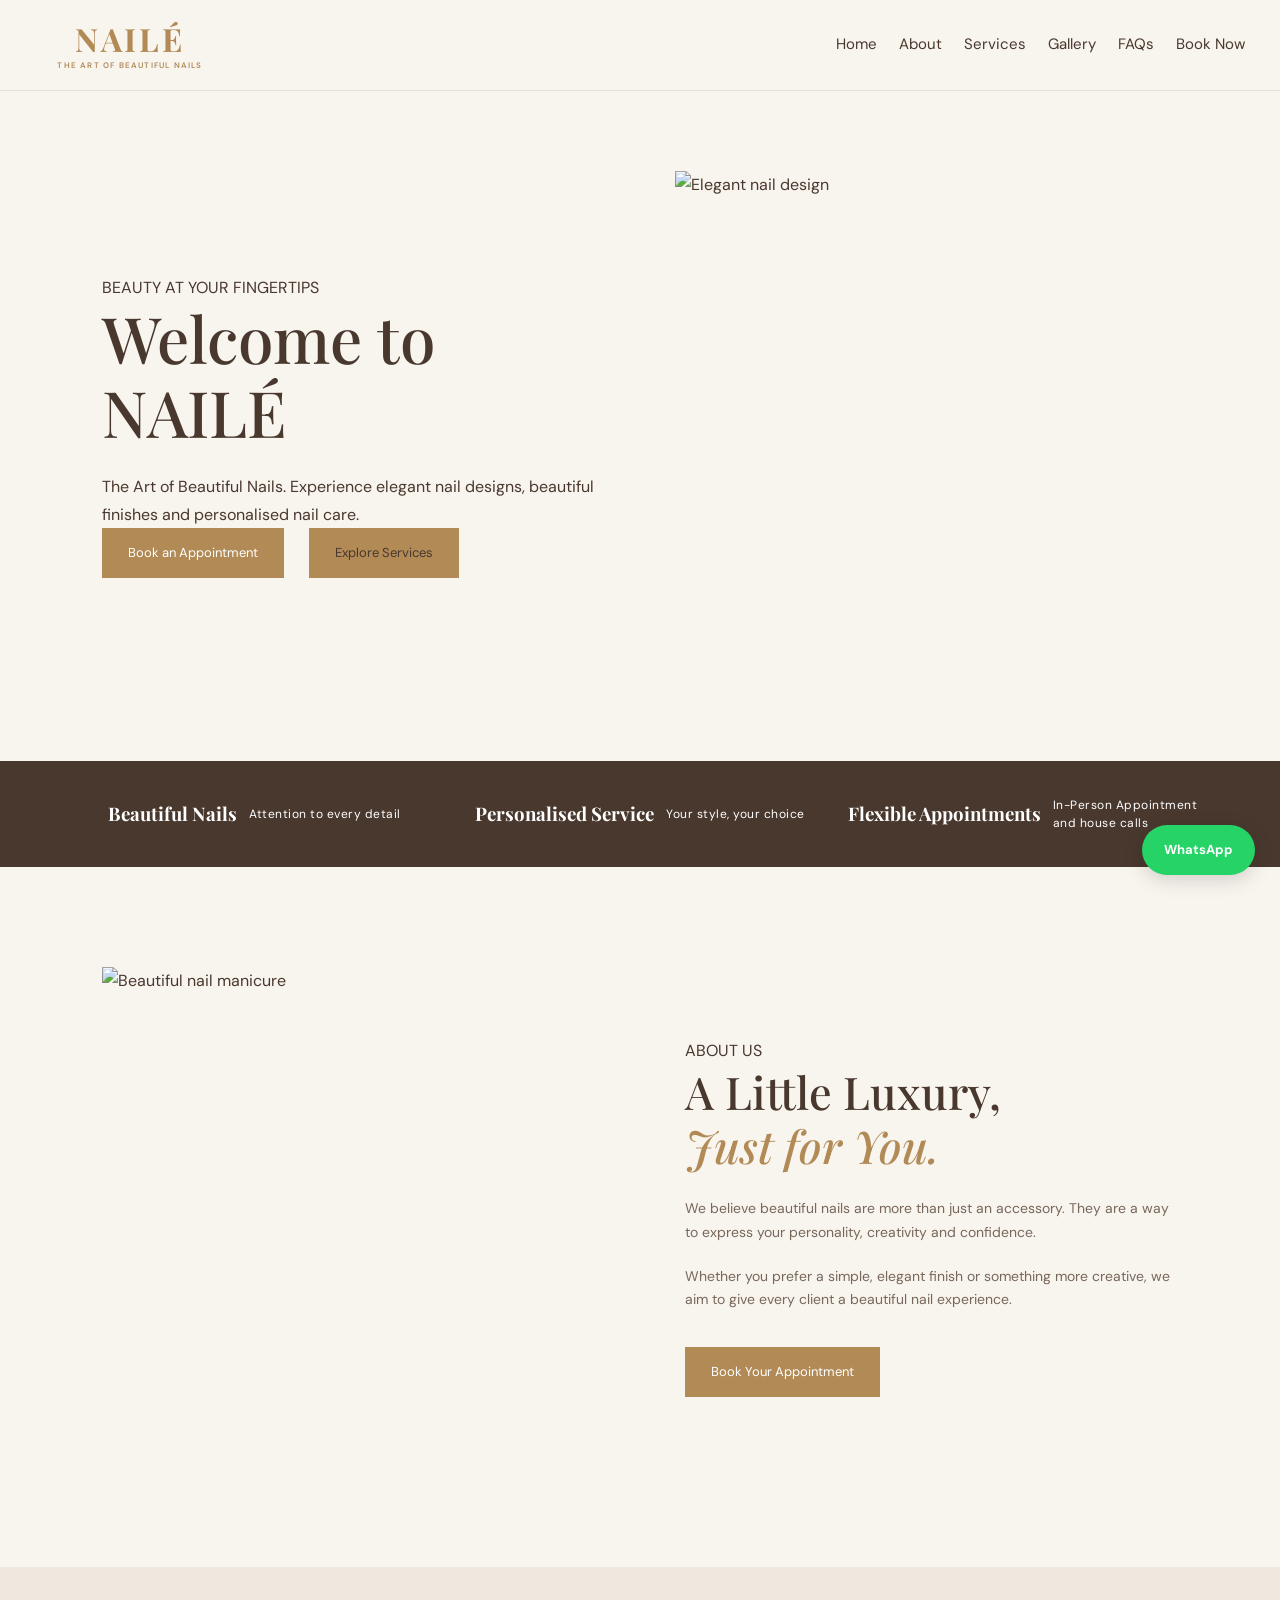
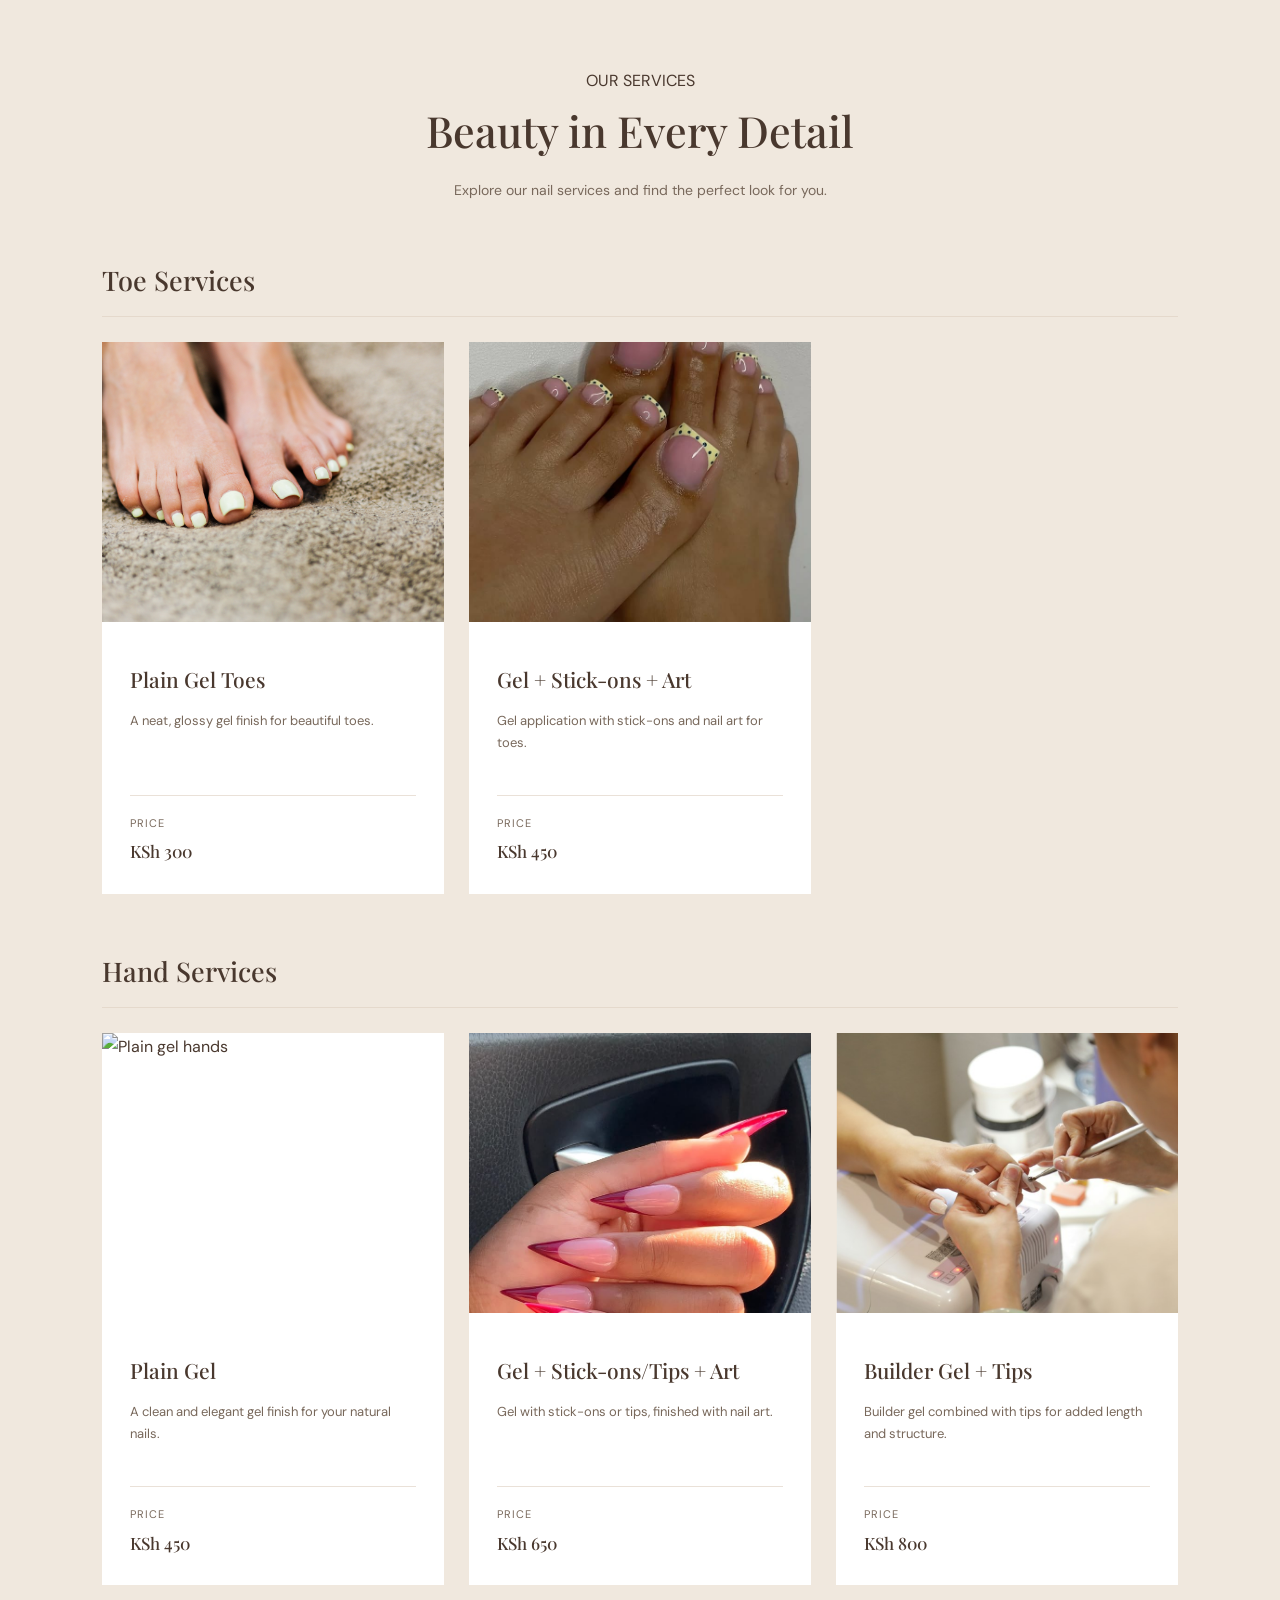
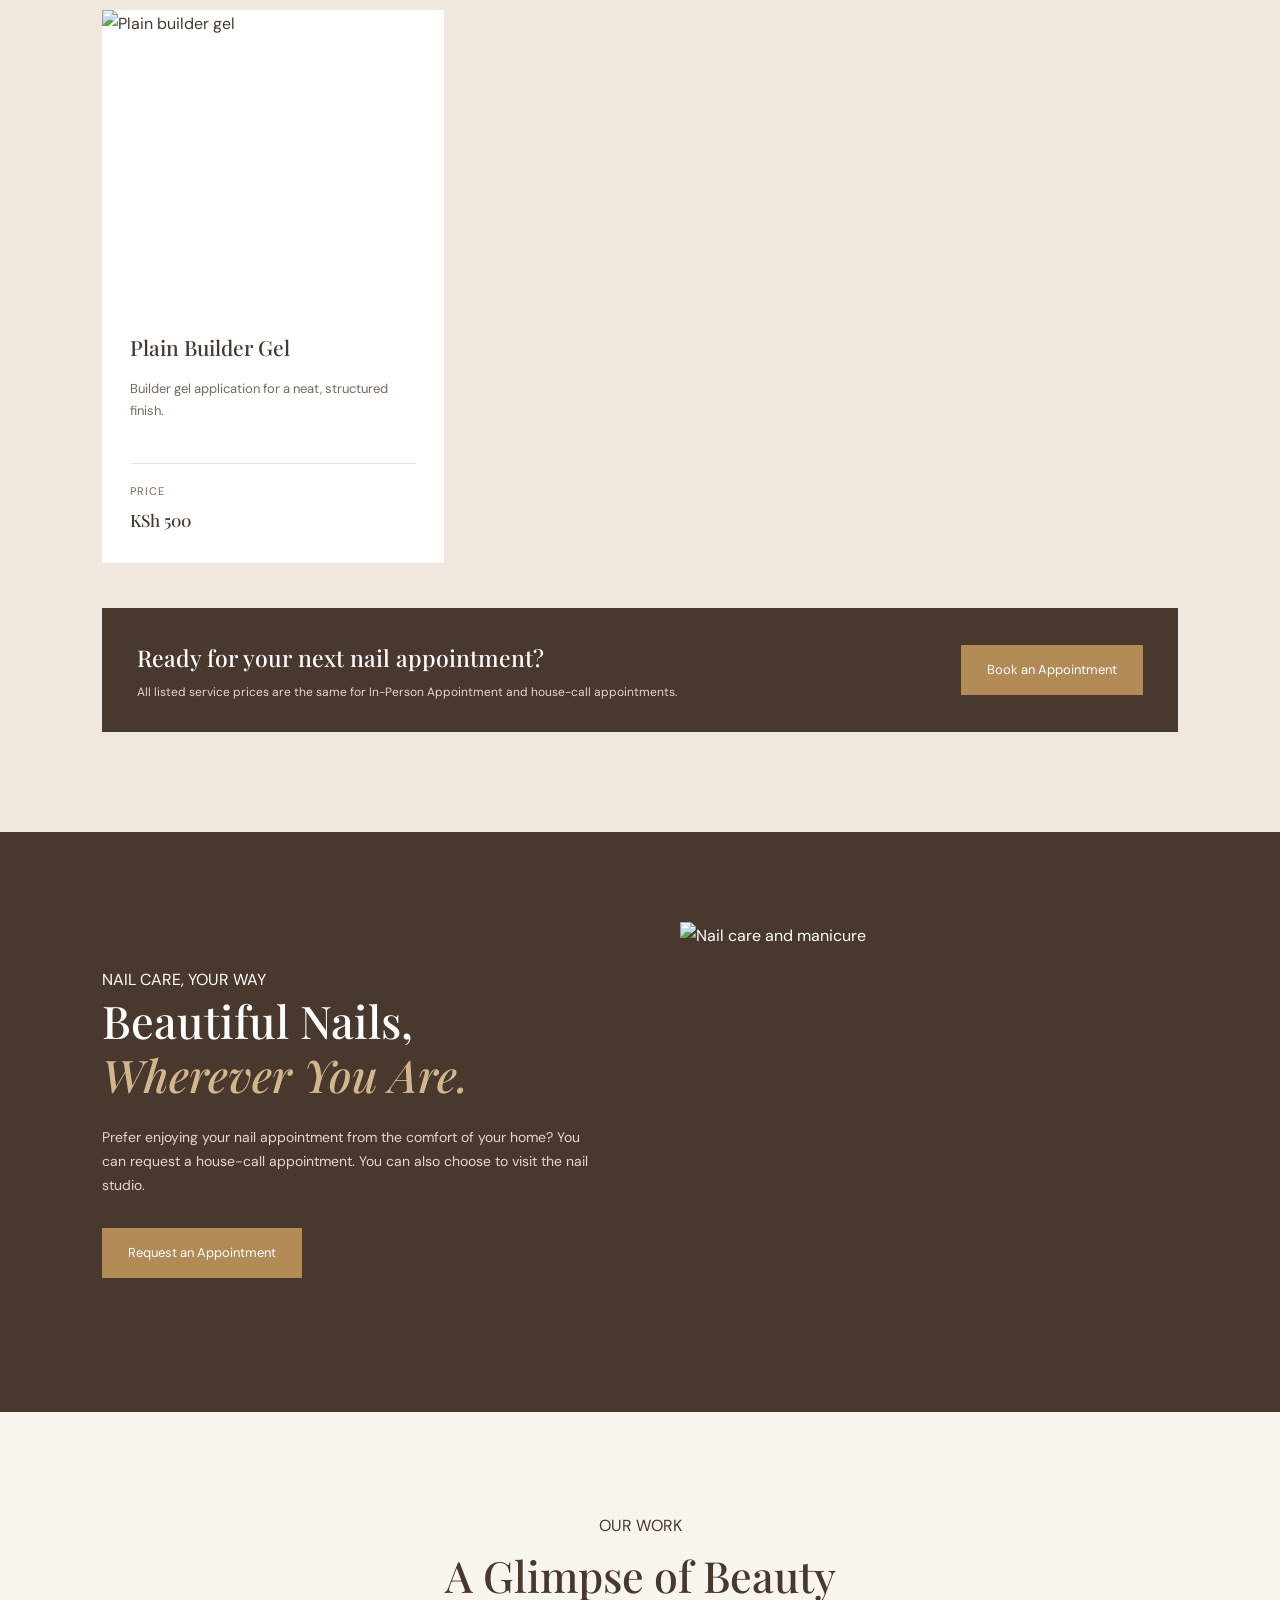
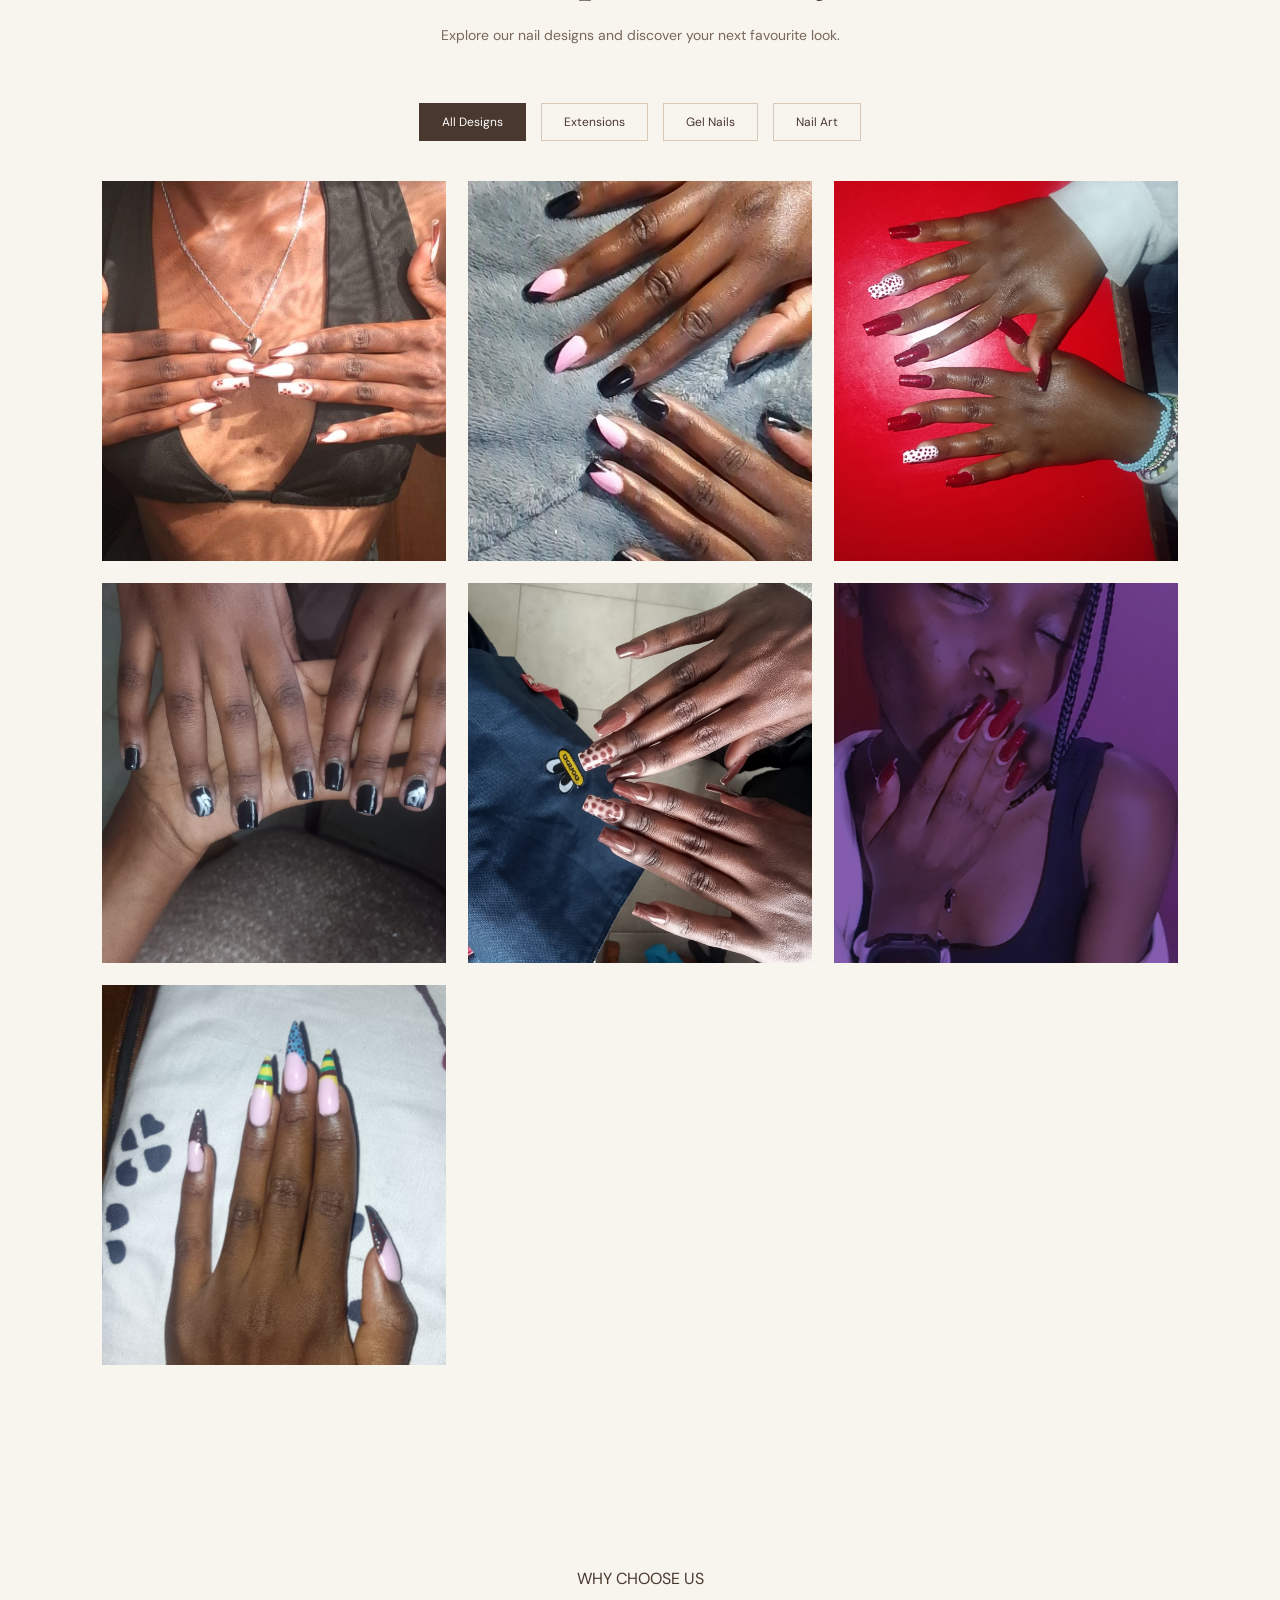
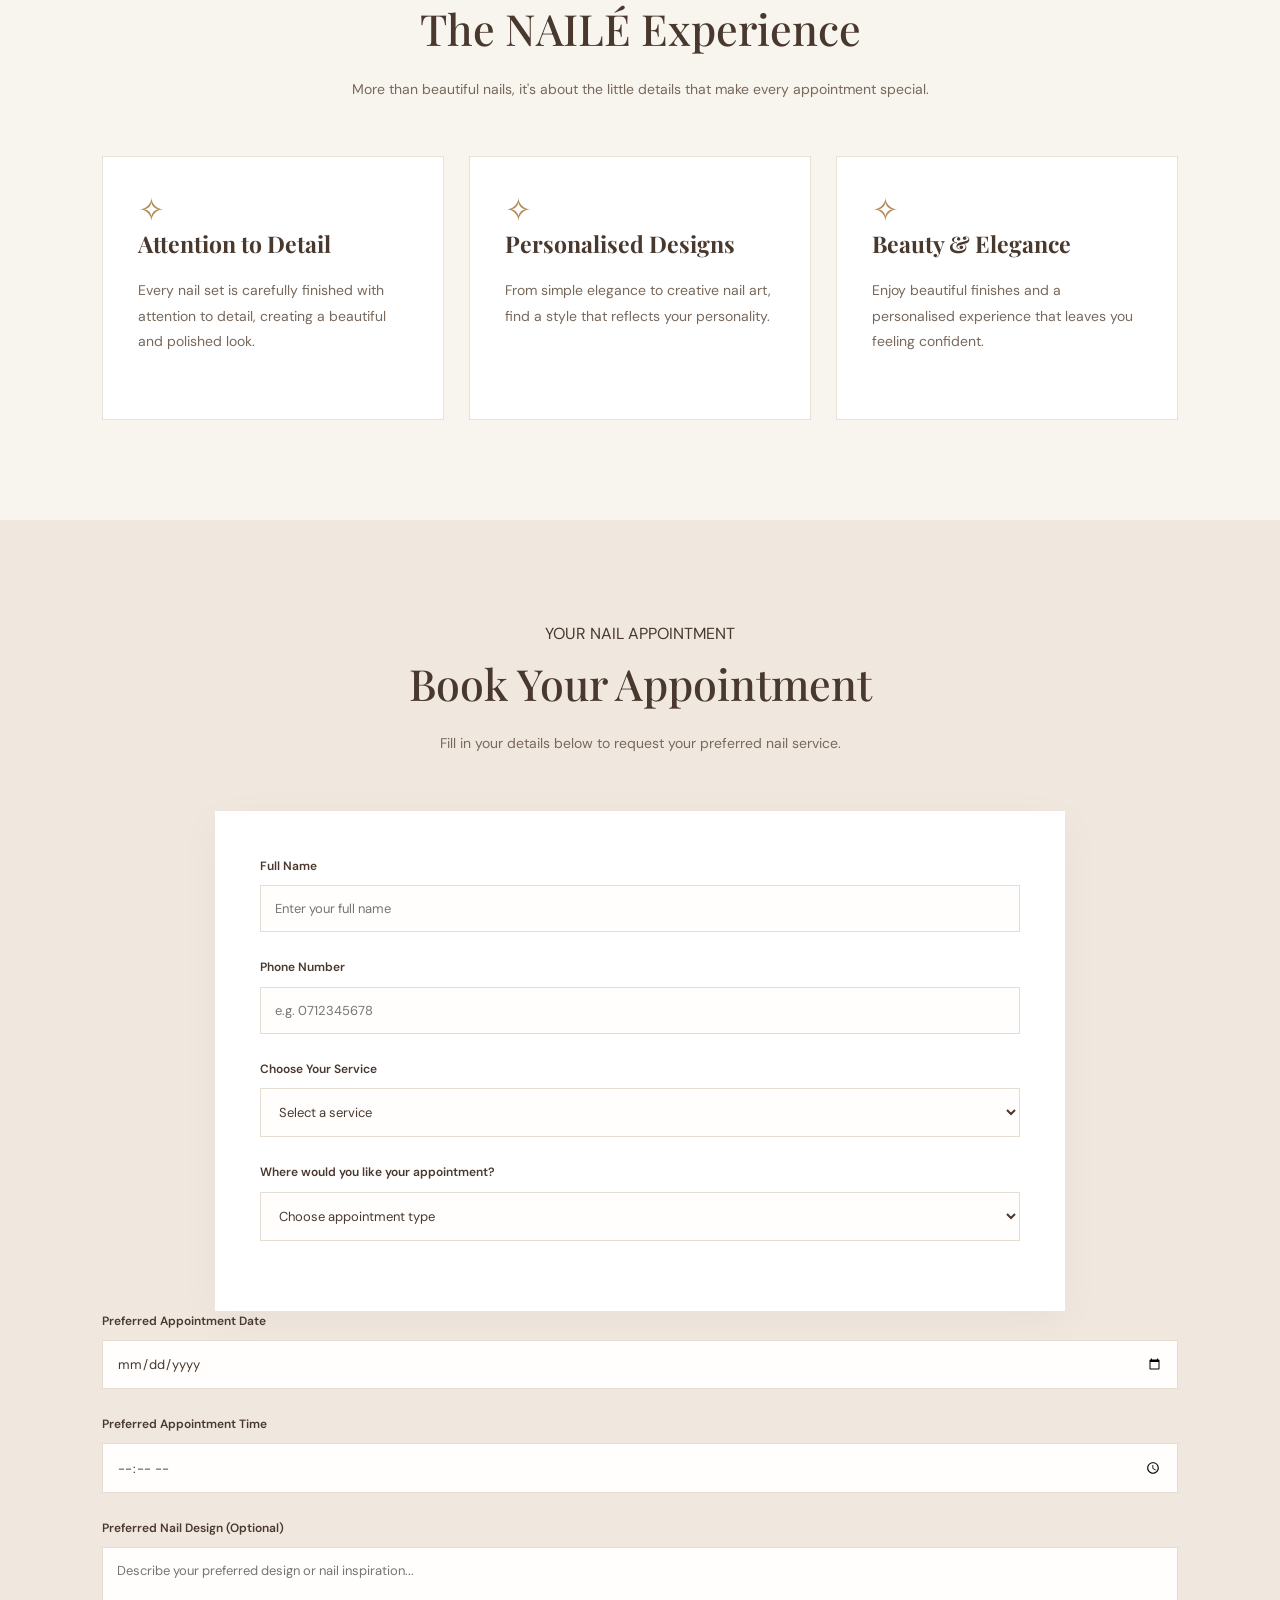
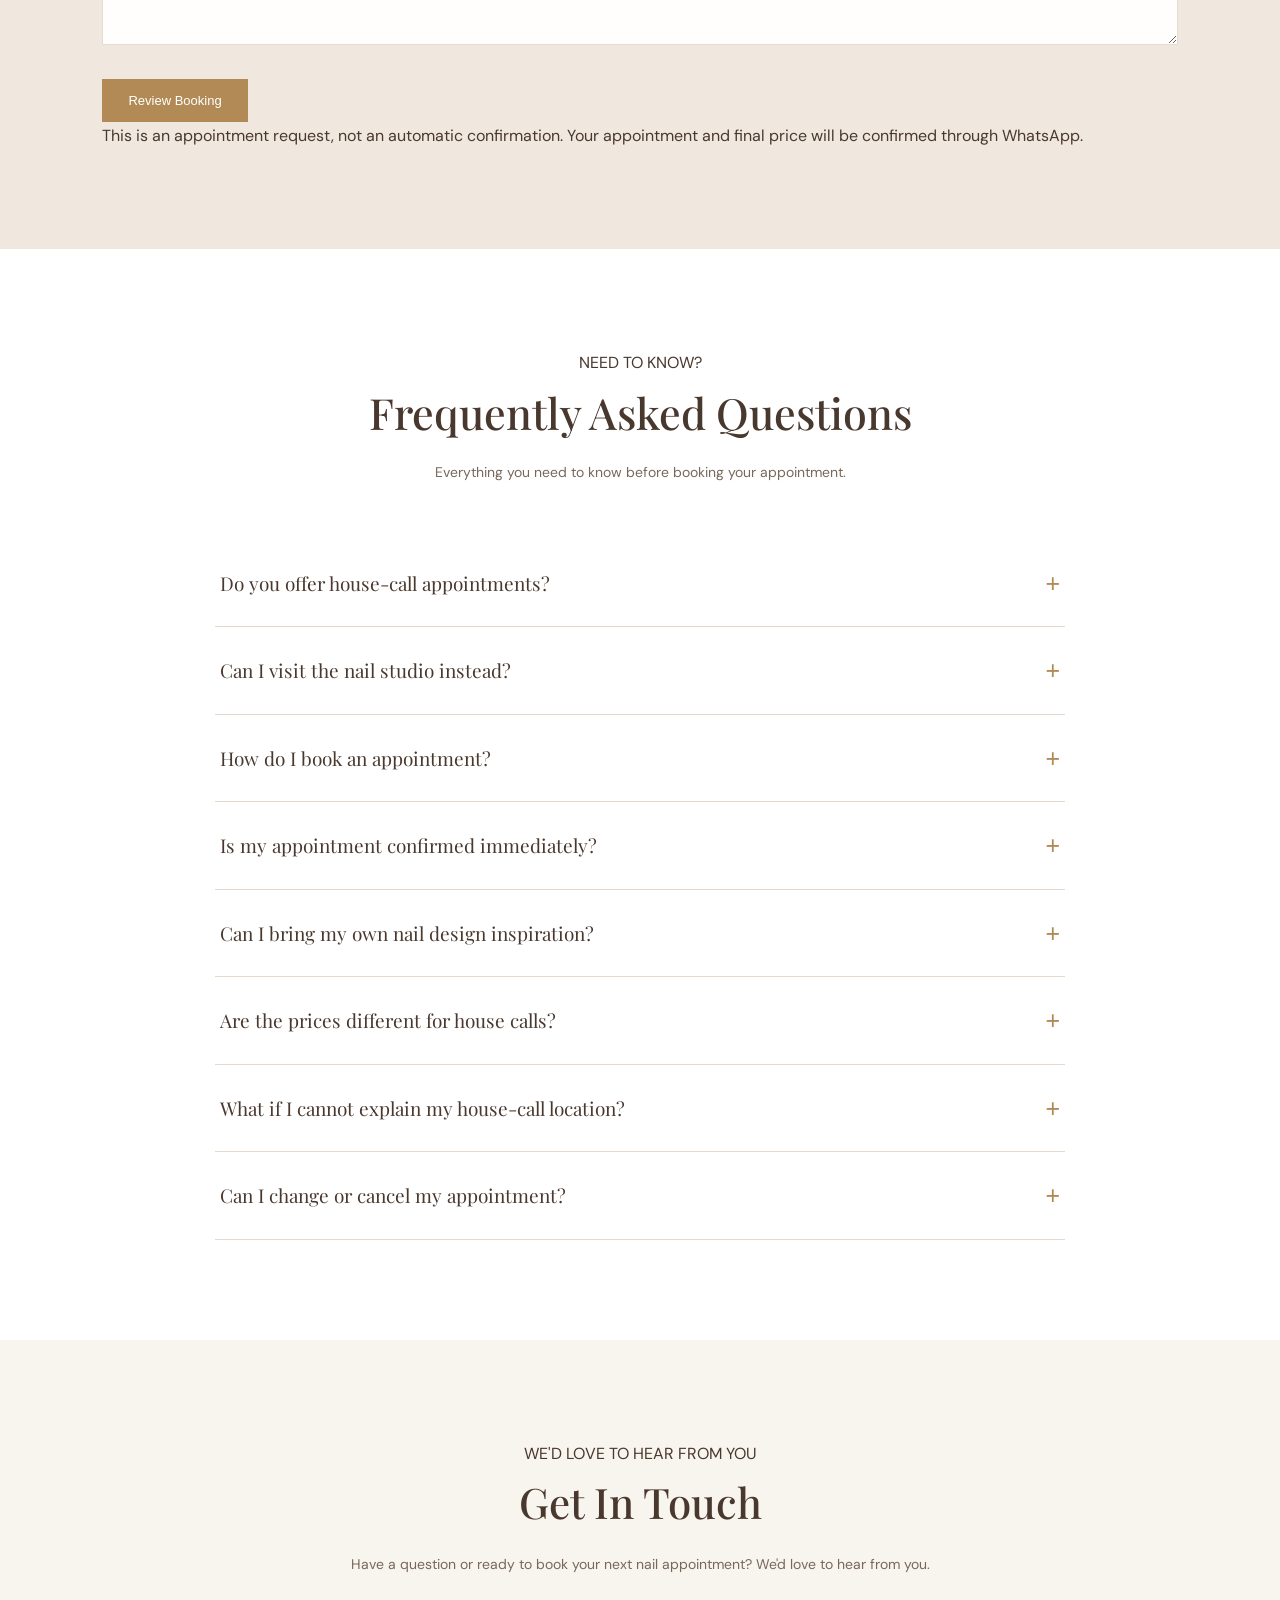
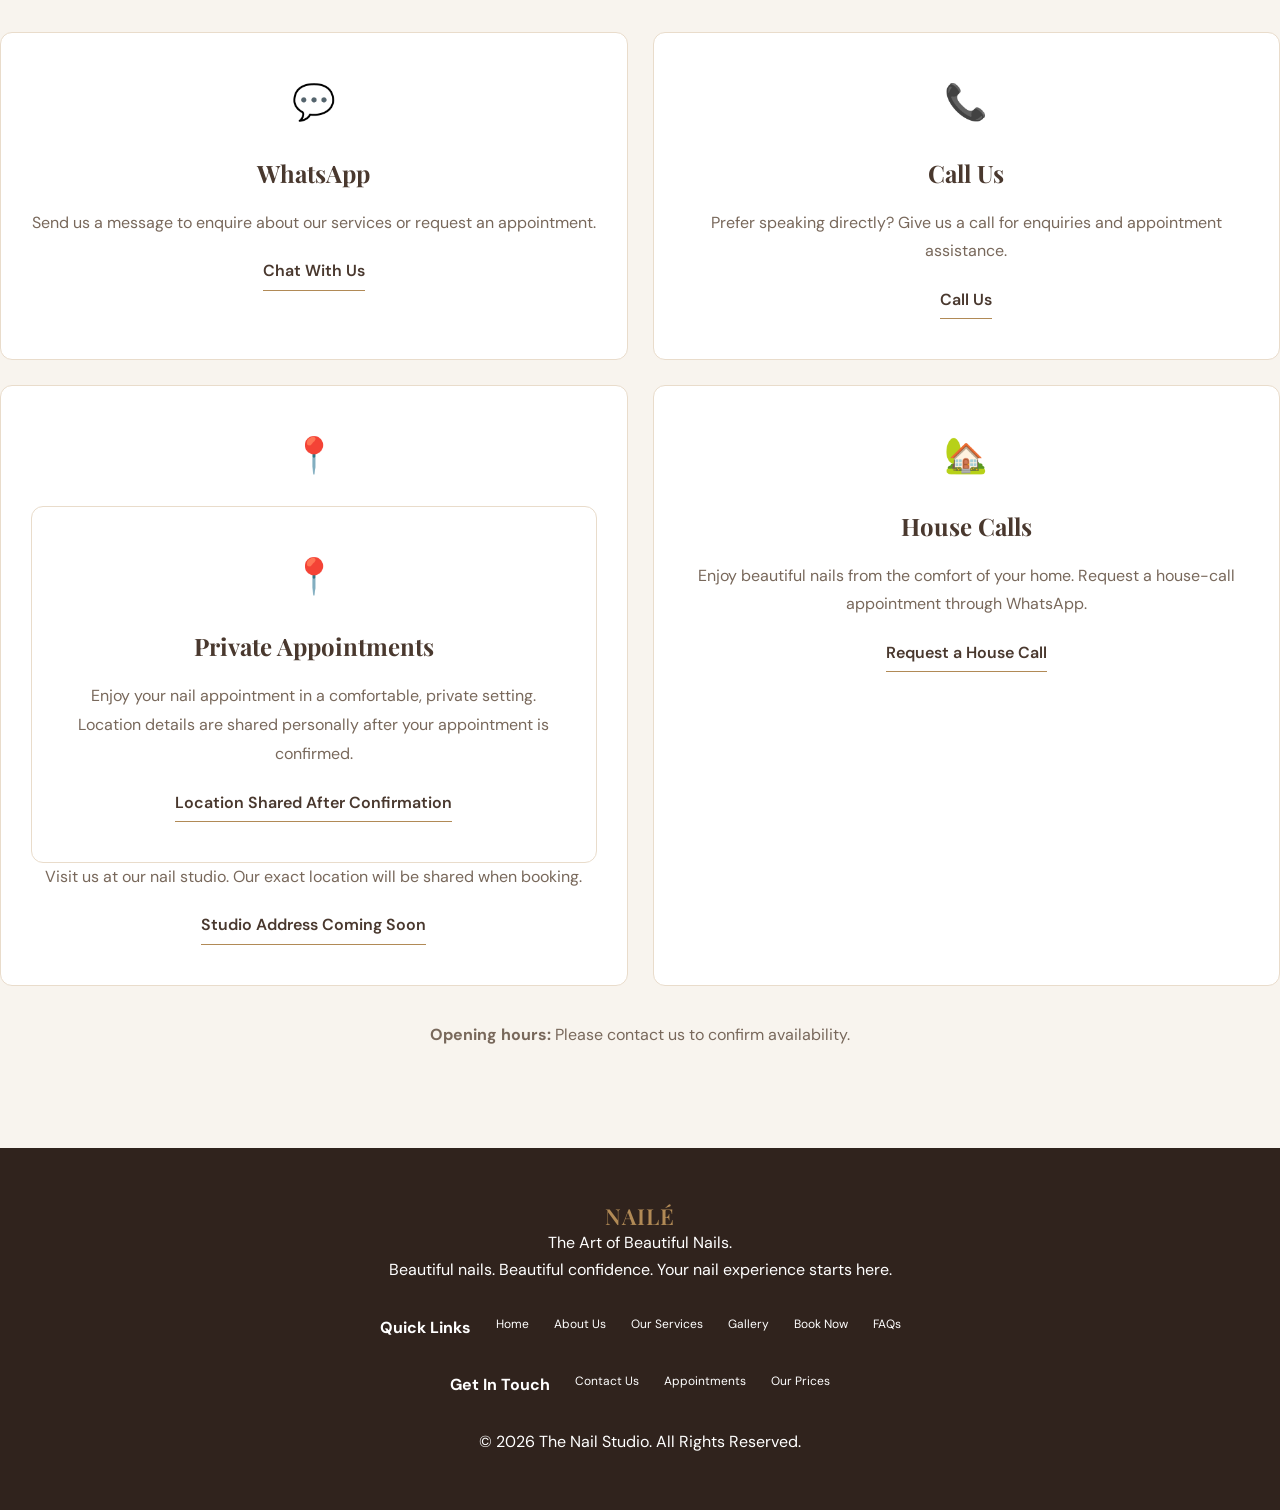
==== commit 5a6741ef: "Update nail service and gallery photos" ====
--- a/index.html
+++ b/index.html
@@ -206,9 +206,9 @@
                 <div class="service-card">
 
                     <img
-                        src="https://images.unsplash.com/photo-1604654894610-df63bc536371?w=800"
-                        alt="Plain gel toes"
-                    >
+    src="images/plain-gel-toes.jpg"
+    alt="Plain gel toes with a glossy finish"
+>
 
                     <div class="service-info">
 
@@ -229,11 +229,10 @@
 
 
                 <div class="service-card">
-
-                    <img
-                        src="https://images.unsplash.com/photo-1519014816548-bf5fe059798b?w=800"
-                        alt="Gel toes with nail art"
-                    >
+<img
+    src="images/gel-stickons-toes.jpg"
+    alt="Gel toes with stick-ons and nail art"
+>
 
                     <div class="service-info">
 
@@ -293,9 +292,9 @@
                 <div class="service-card">
 
                     <img
-                        src="https://images.unsplash.com/photo-1610992015732-2449b76344bc?w=800"
-                        alt="Gel extensions with nail art"
-                    >
+    src="images/stiletto-nails.jpg"
+    alt="Long stiletto nail design"
+>
 
                     <div class="service-info">
 
@@ -514,7 +513,12 @@
                 <span>Extensions</span>
             </div>
         </div>
-
+        <div class="gallery-item" data-category="acrylic">
+            <img src="images/nailes-work.jpeg" alt="Stiletto nail design by NAILÉ">
+            <div class="gallery-overlay">
+                <span>Stiletto Nails</span>
+            </div>
+        </div>
     </div>
 
 </section>
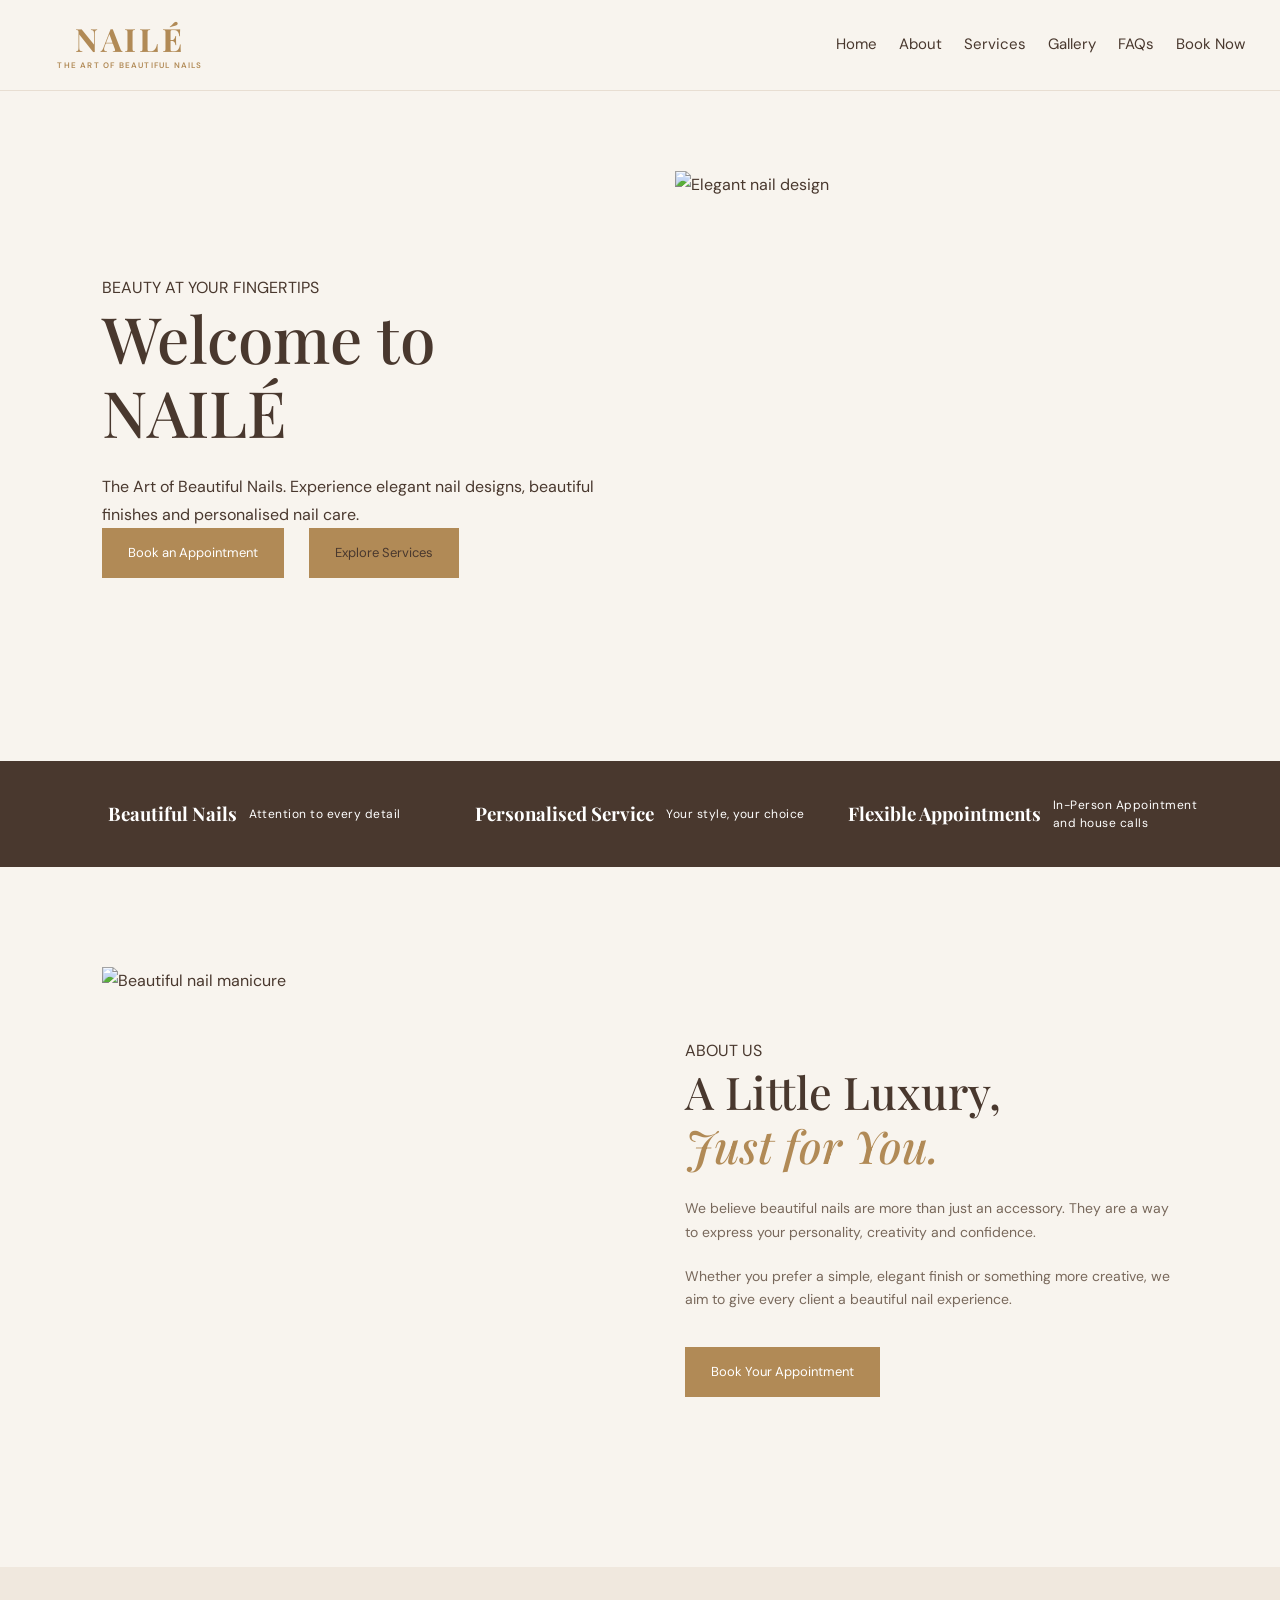
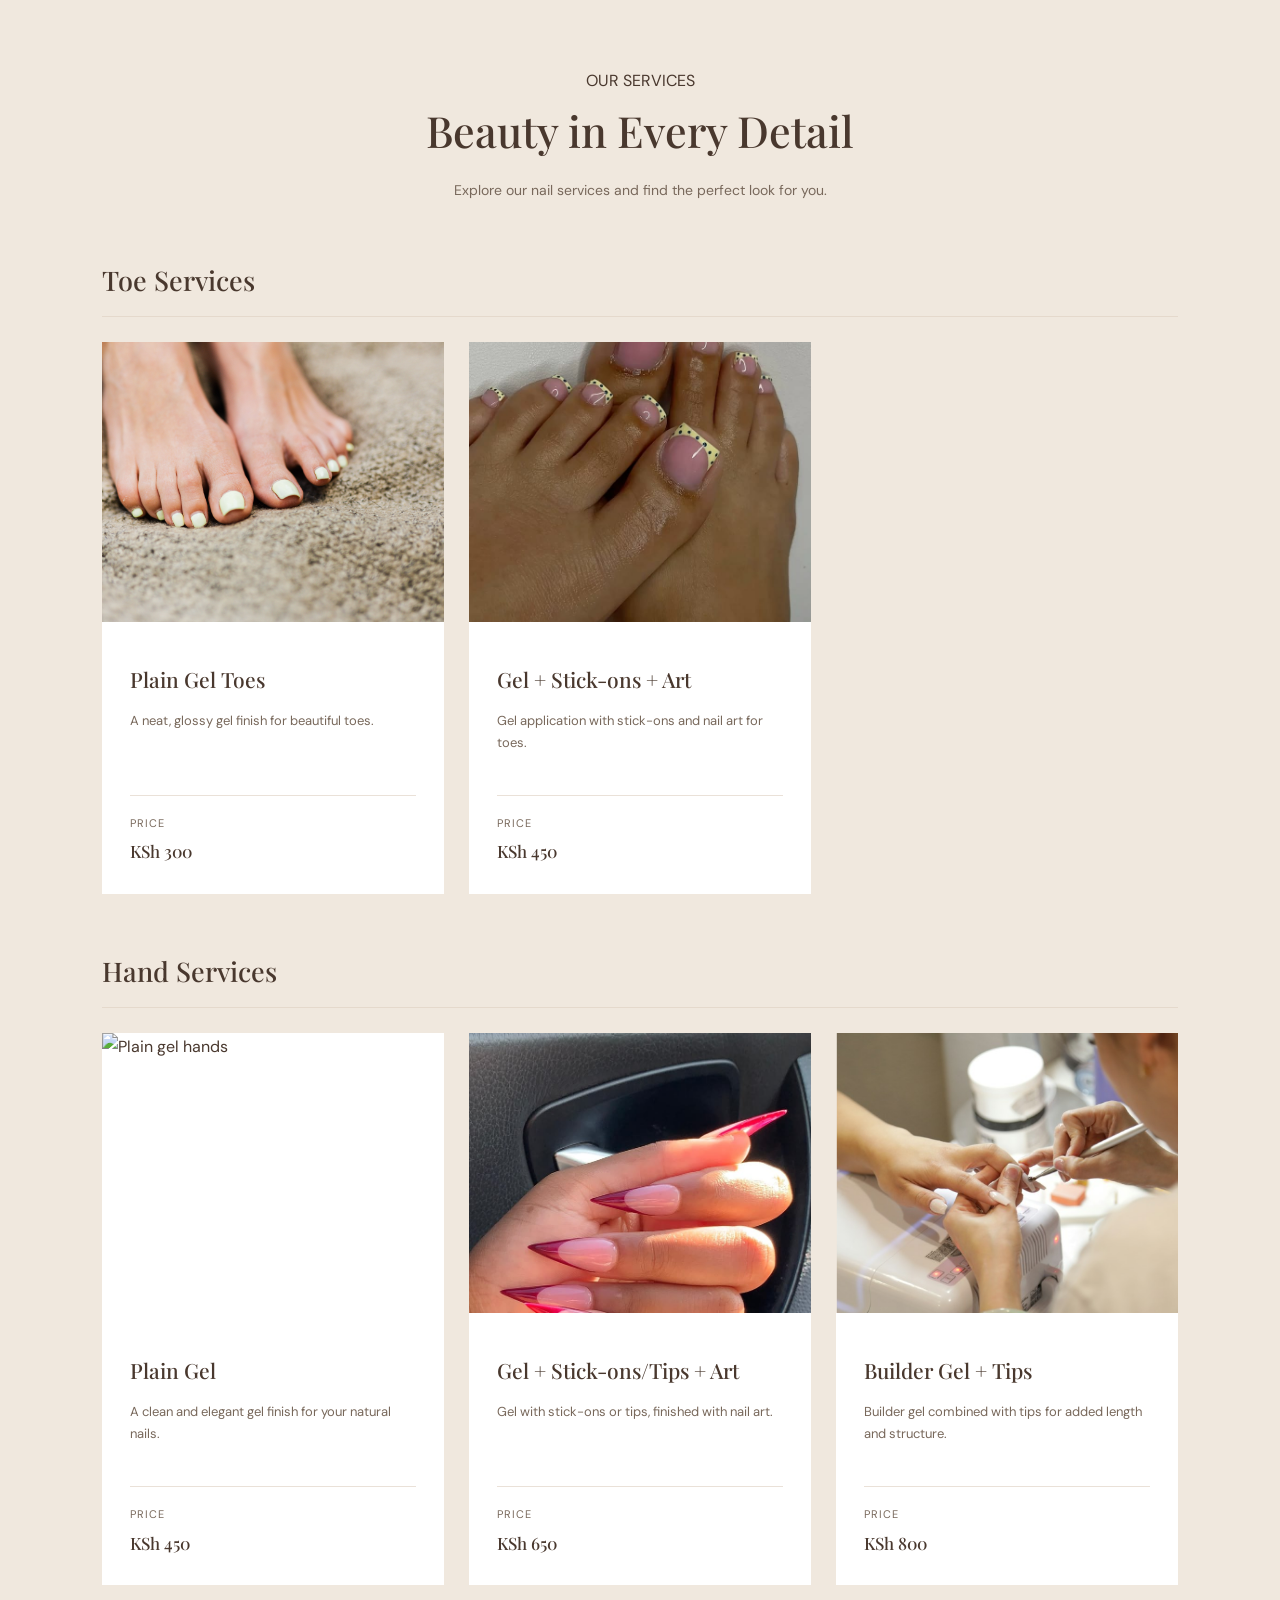
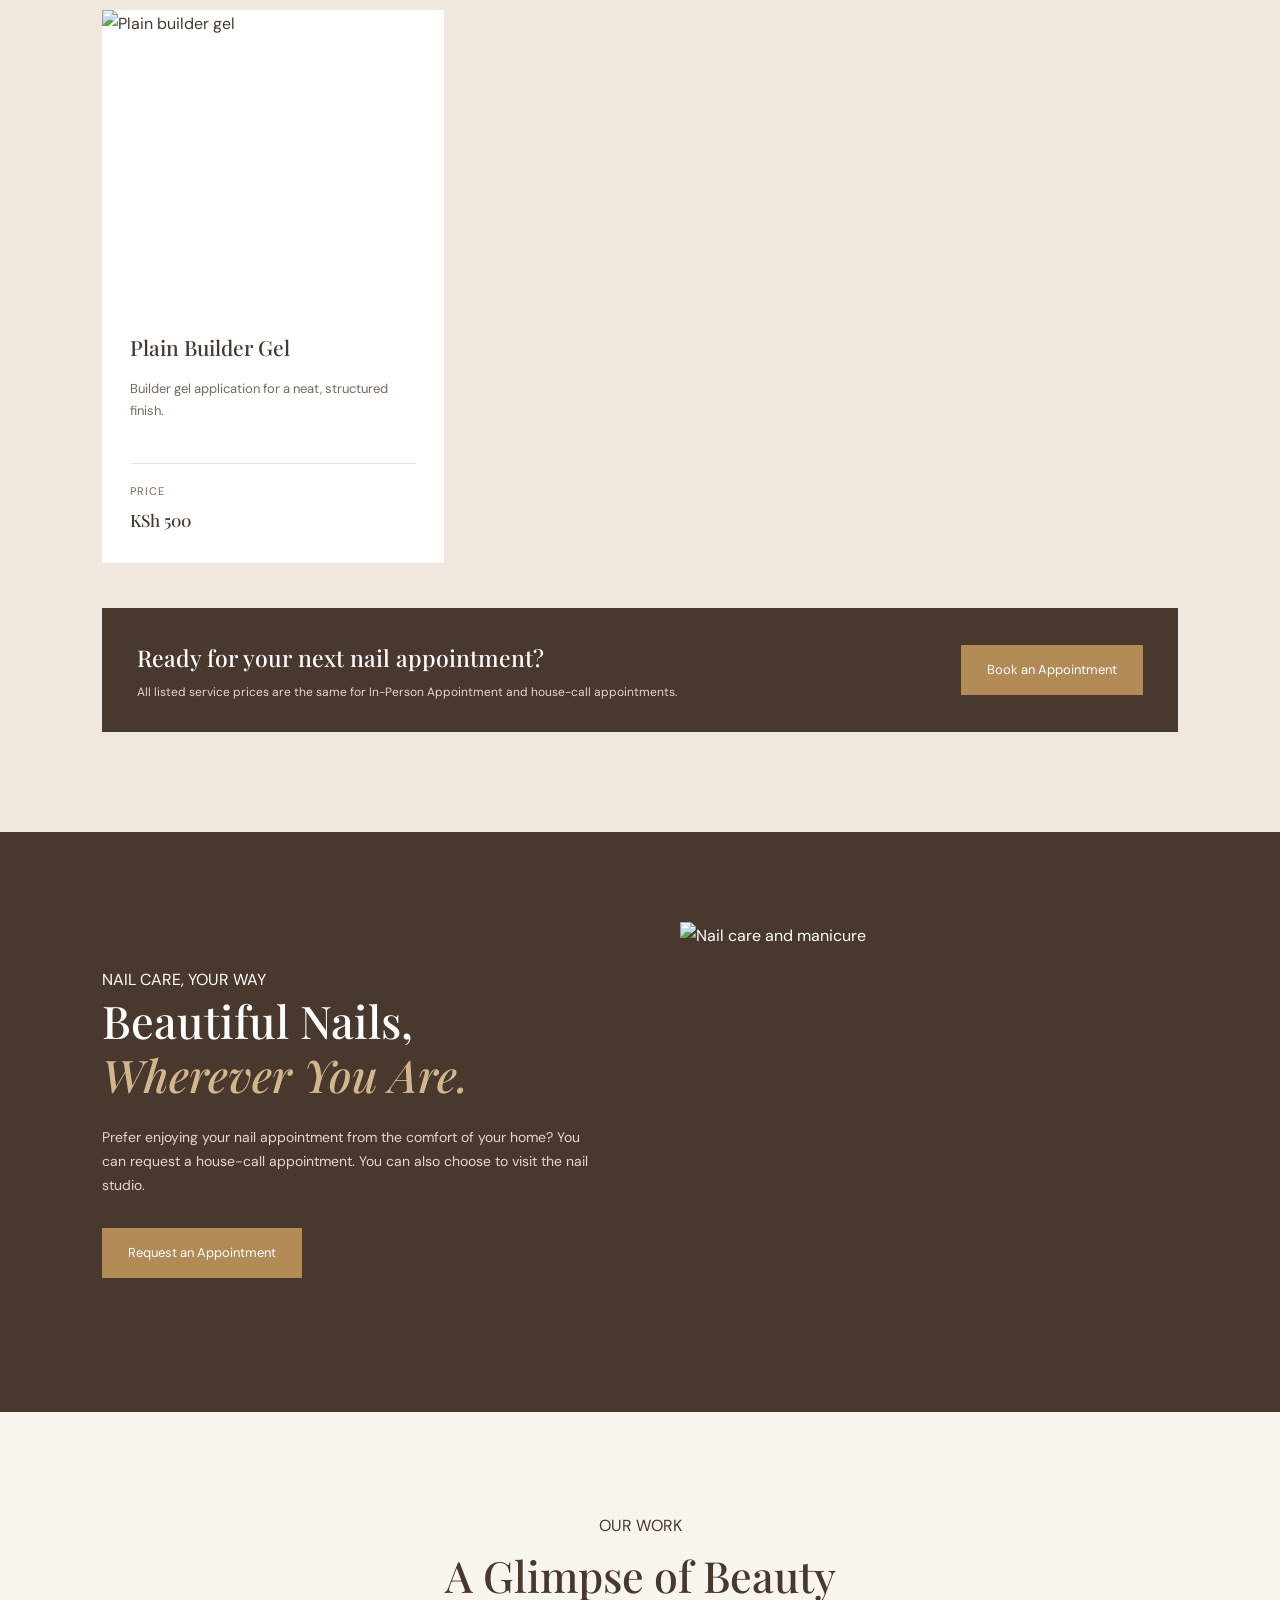
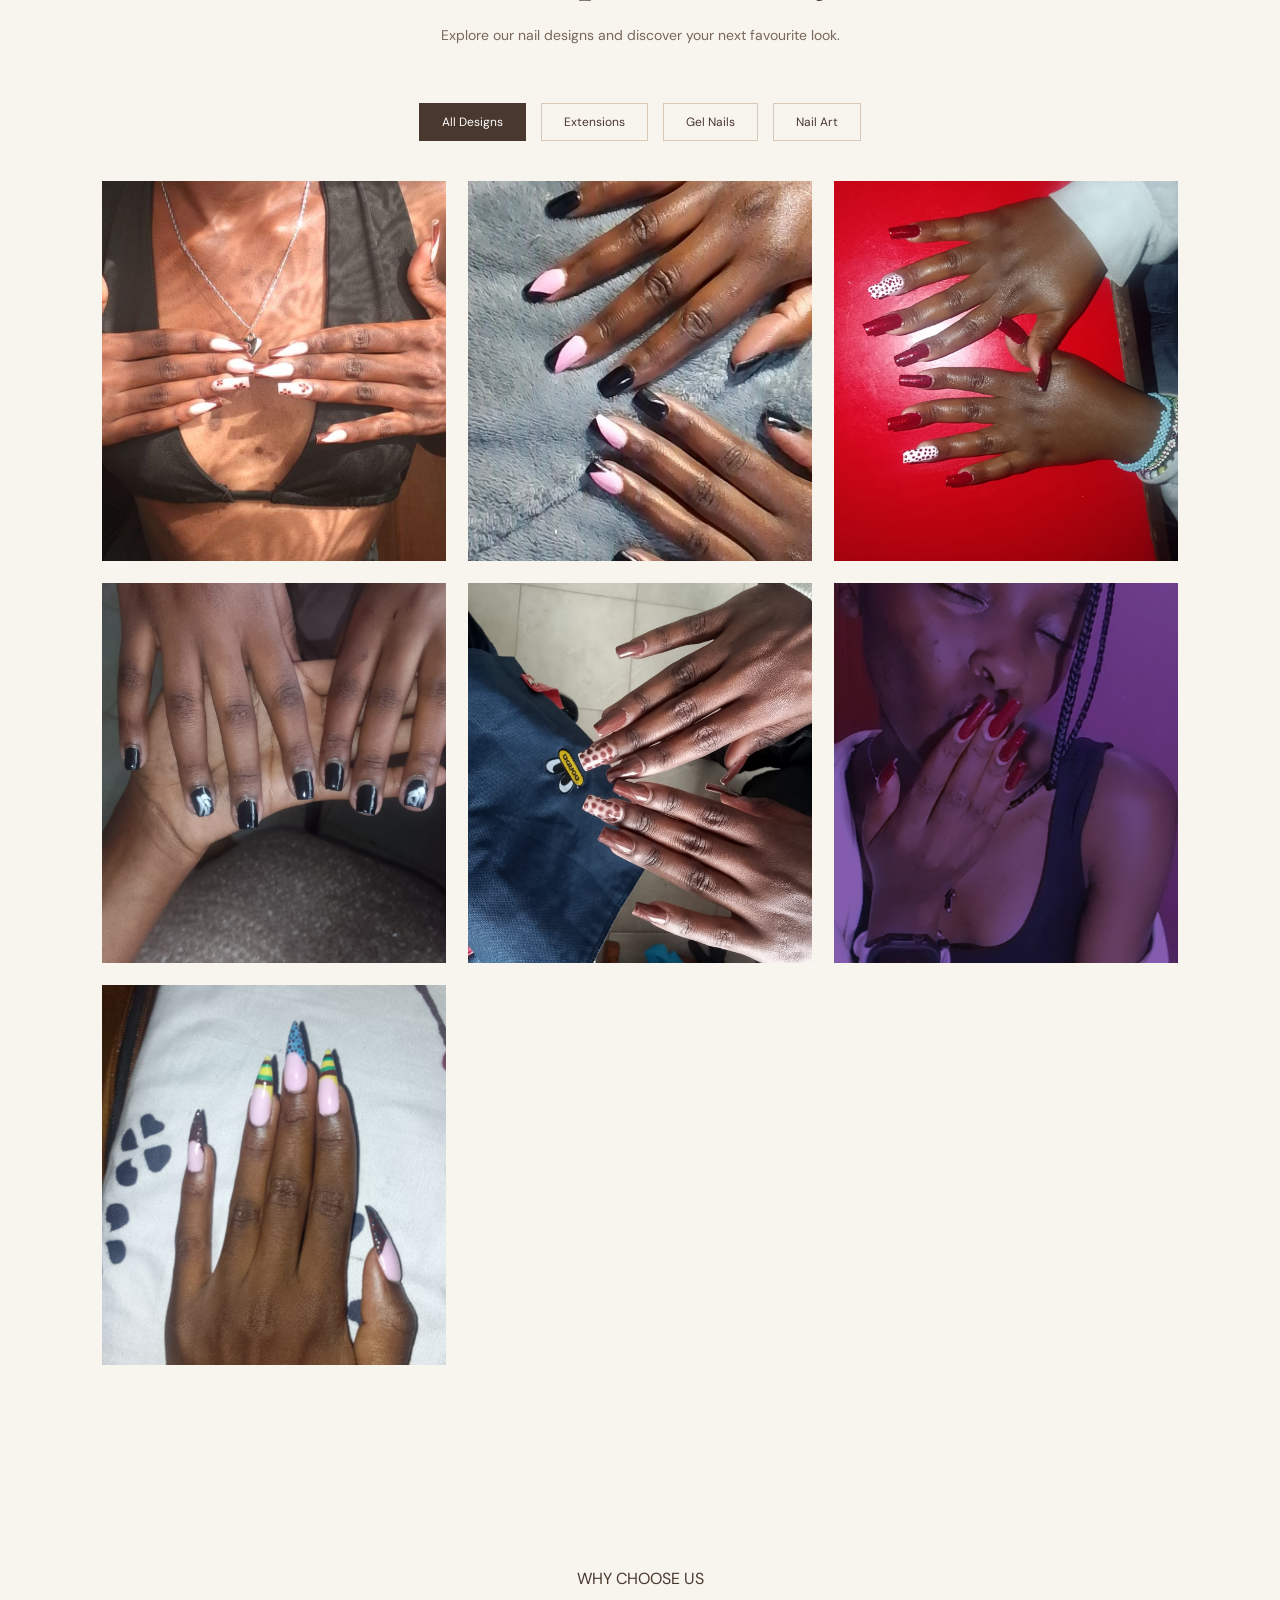
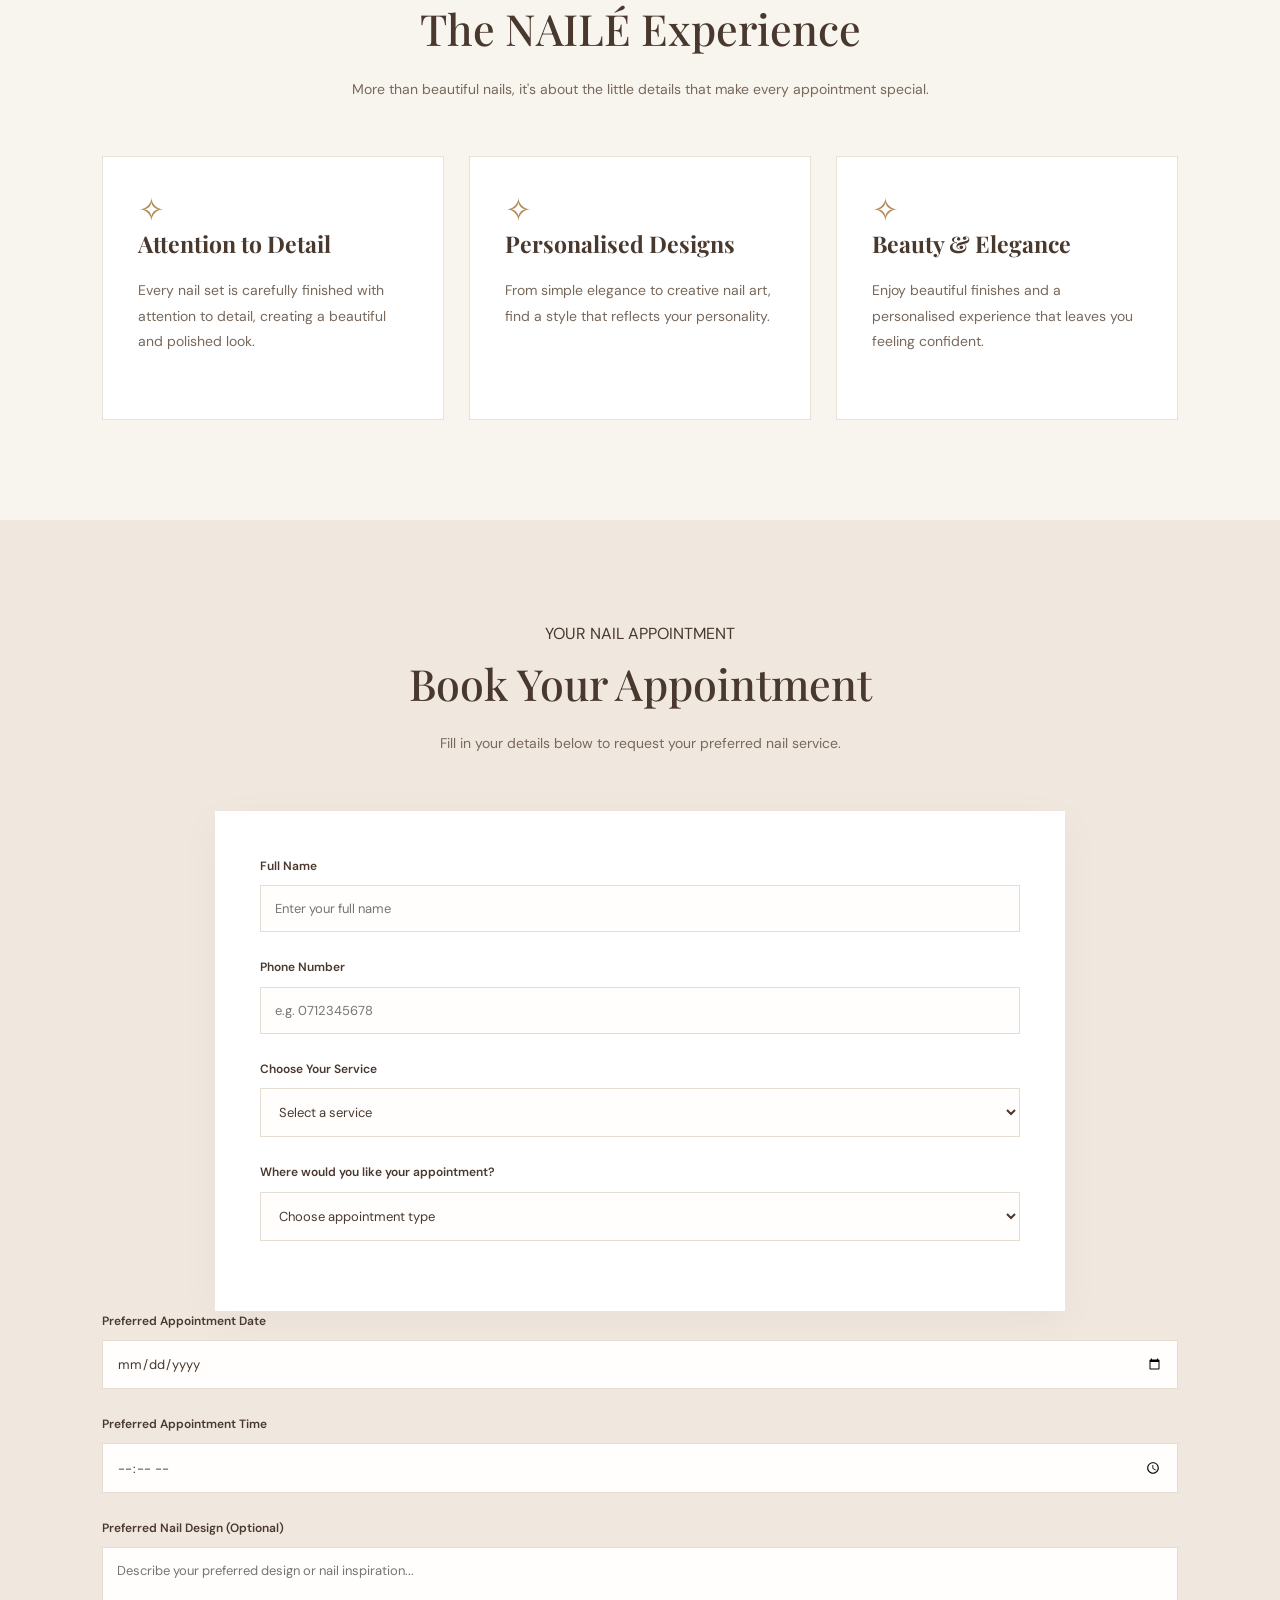
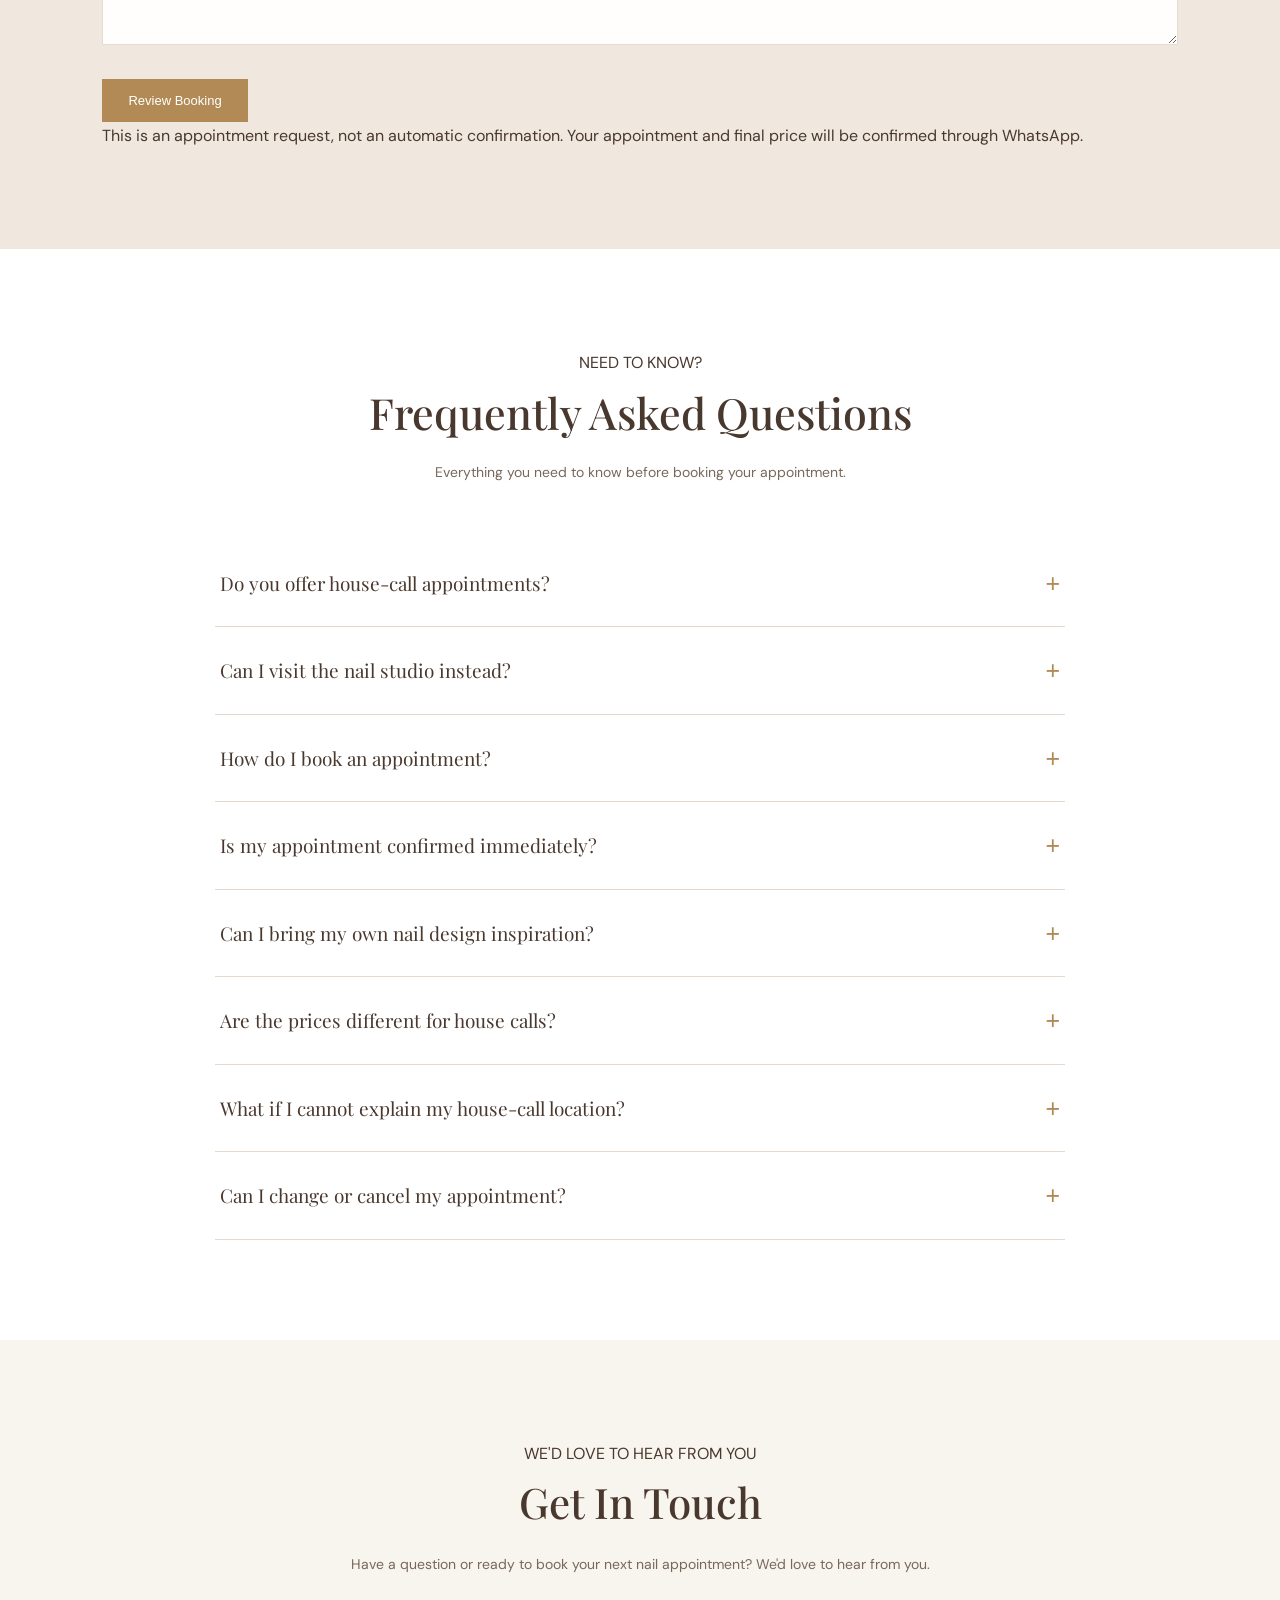
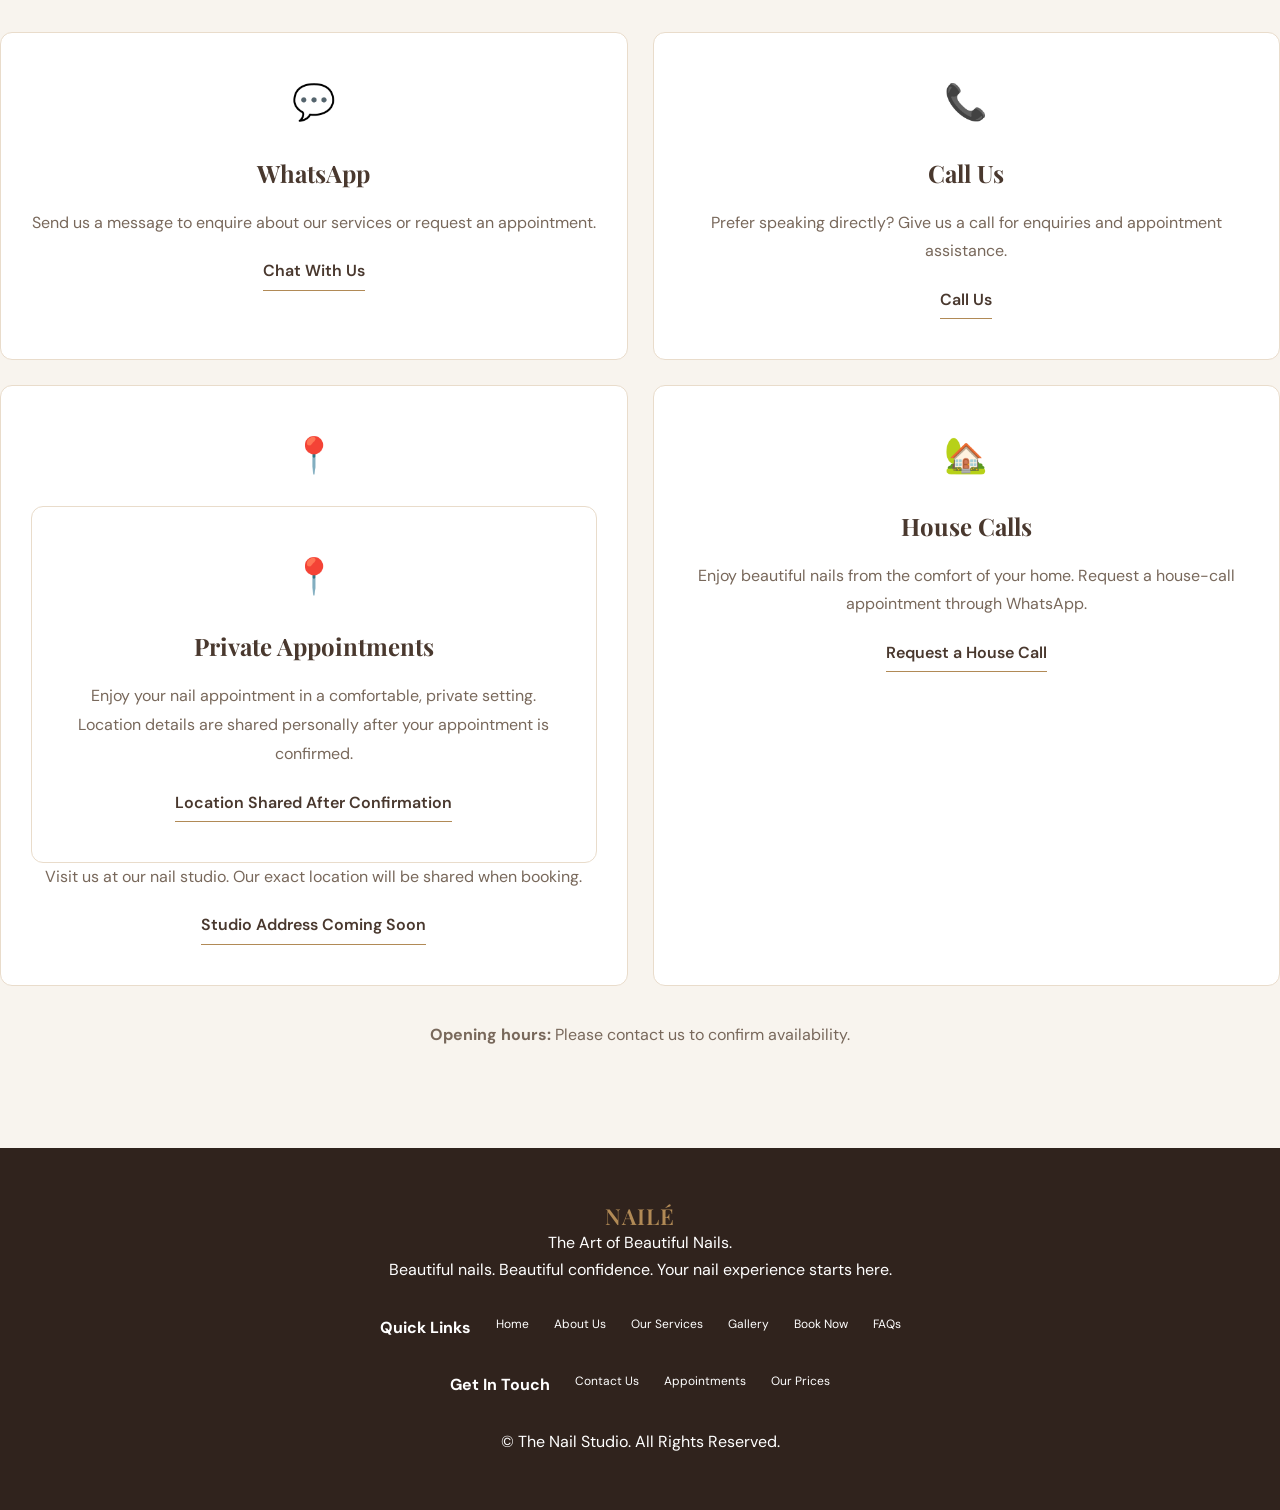
==== commit 12fb1f35: "Updated website" ====
--- a/index.html
+++ b/index.html
@@ -1228,22 +1228,12 @@
     </footer>
 
 
-    <!-- ============================= -->
-    <!-- FLOATING WHATSAPP BUTTON -->
-    <!-- ============================= -->
-
-    <a
-        href="#"
-        class="floating-whatsapp"
-        id="floatingWhatsApp"
-        aria-label="Chat with us on WhatsApp"
-    >
-        WhatsApp
-    </a>
-
-
-    <!-- JAVASCRIPT -->
-    <script src="script.js"></script>
+
+    <!-- SUPABASE LIBRARY -->
+<script src="https://cdn.jsdelivr.net/npm/@supabase/supabase-js@2"></script>
+
+<!-- WEBSITE JAVASCRIPT -->
+<script src="script.js"></script>
 
 </body>
 </html>
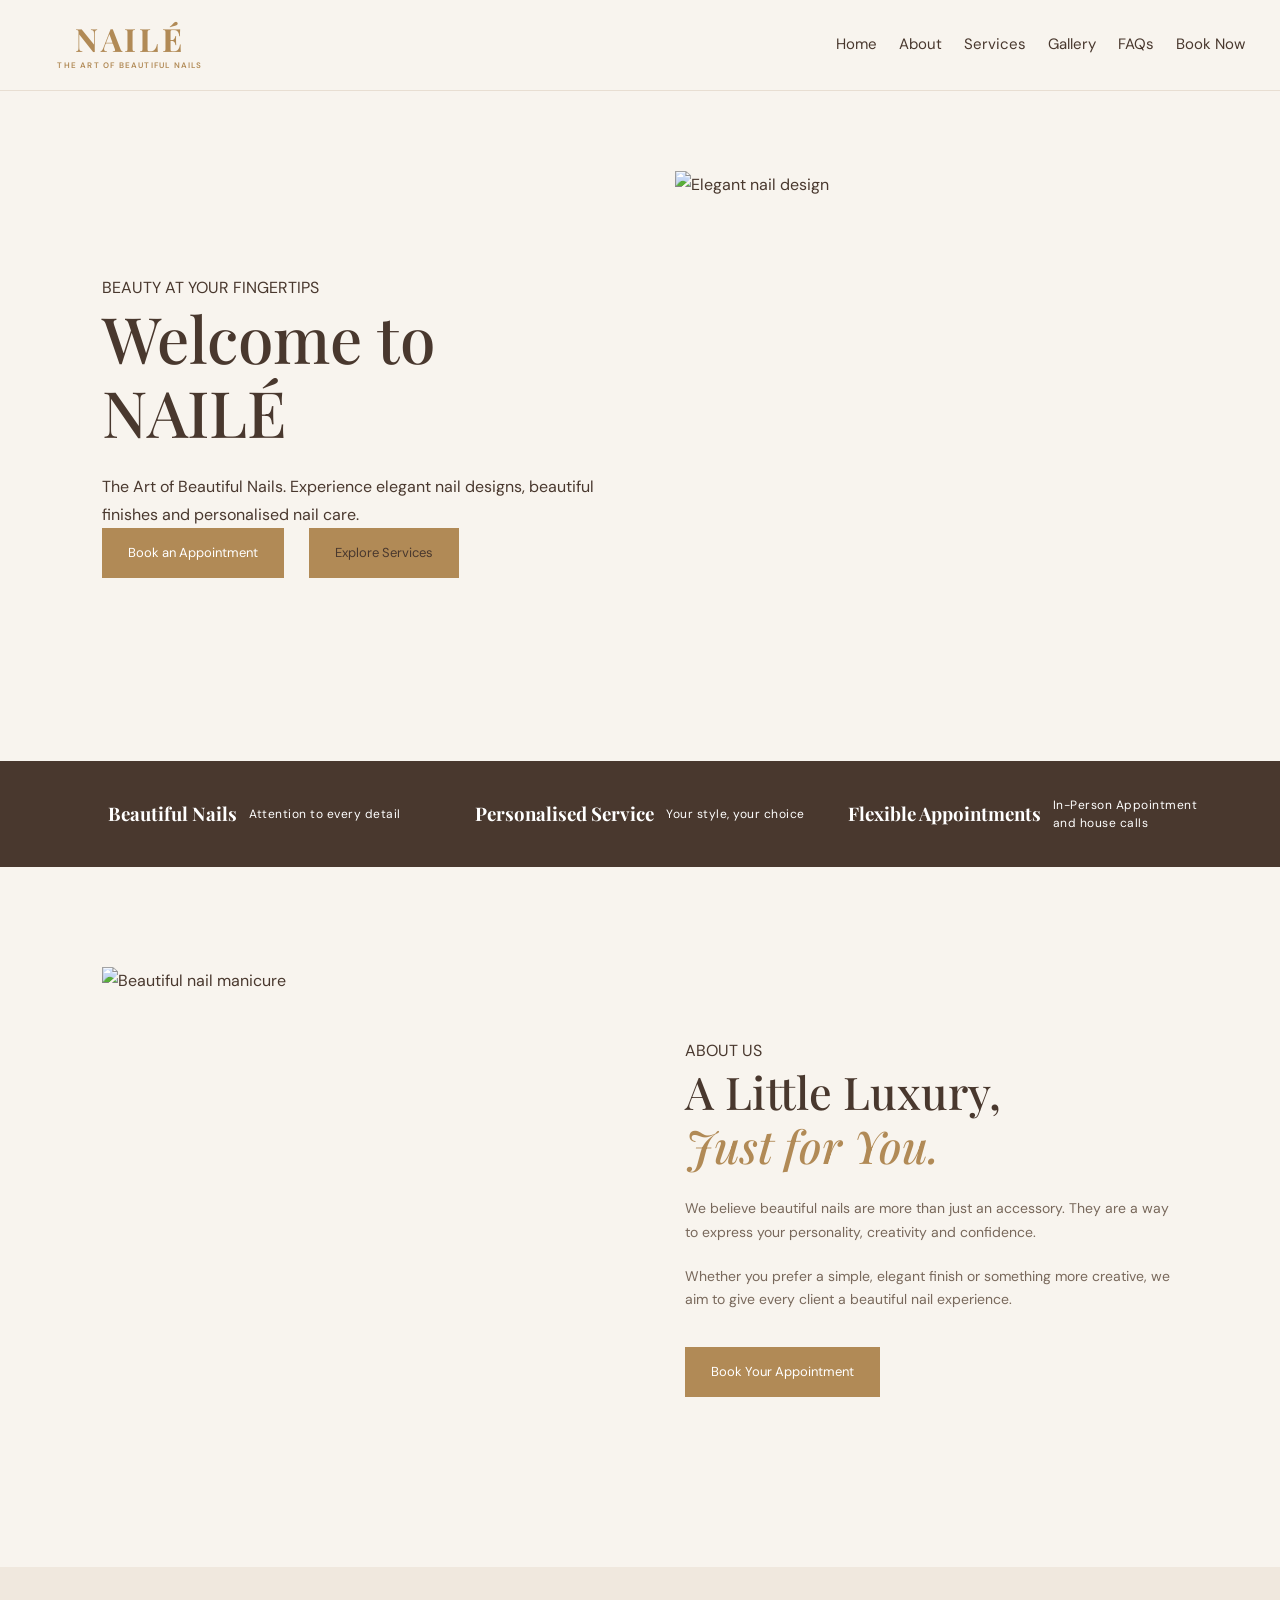
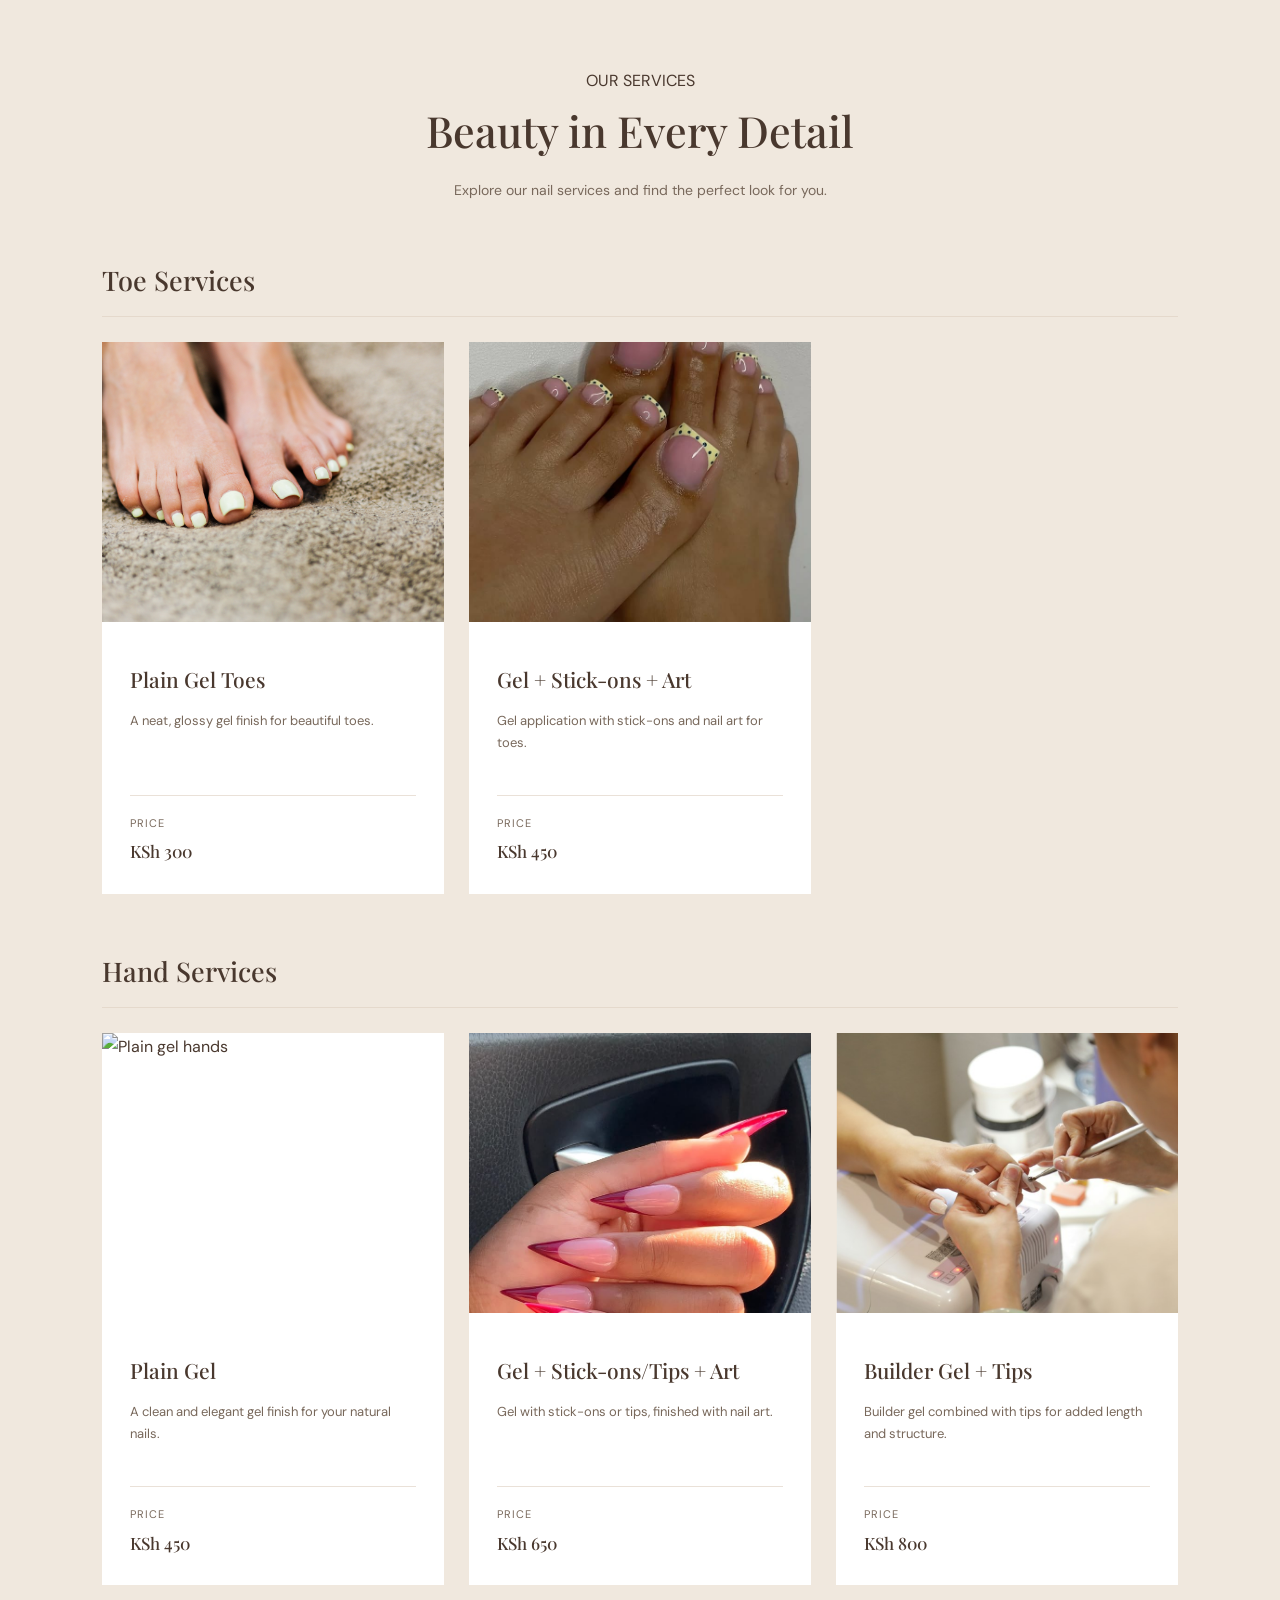
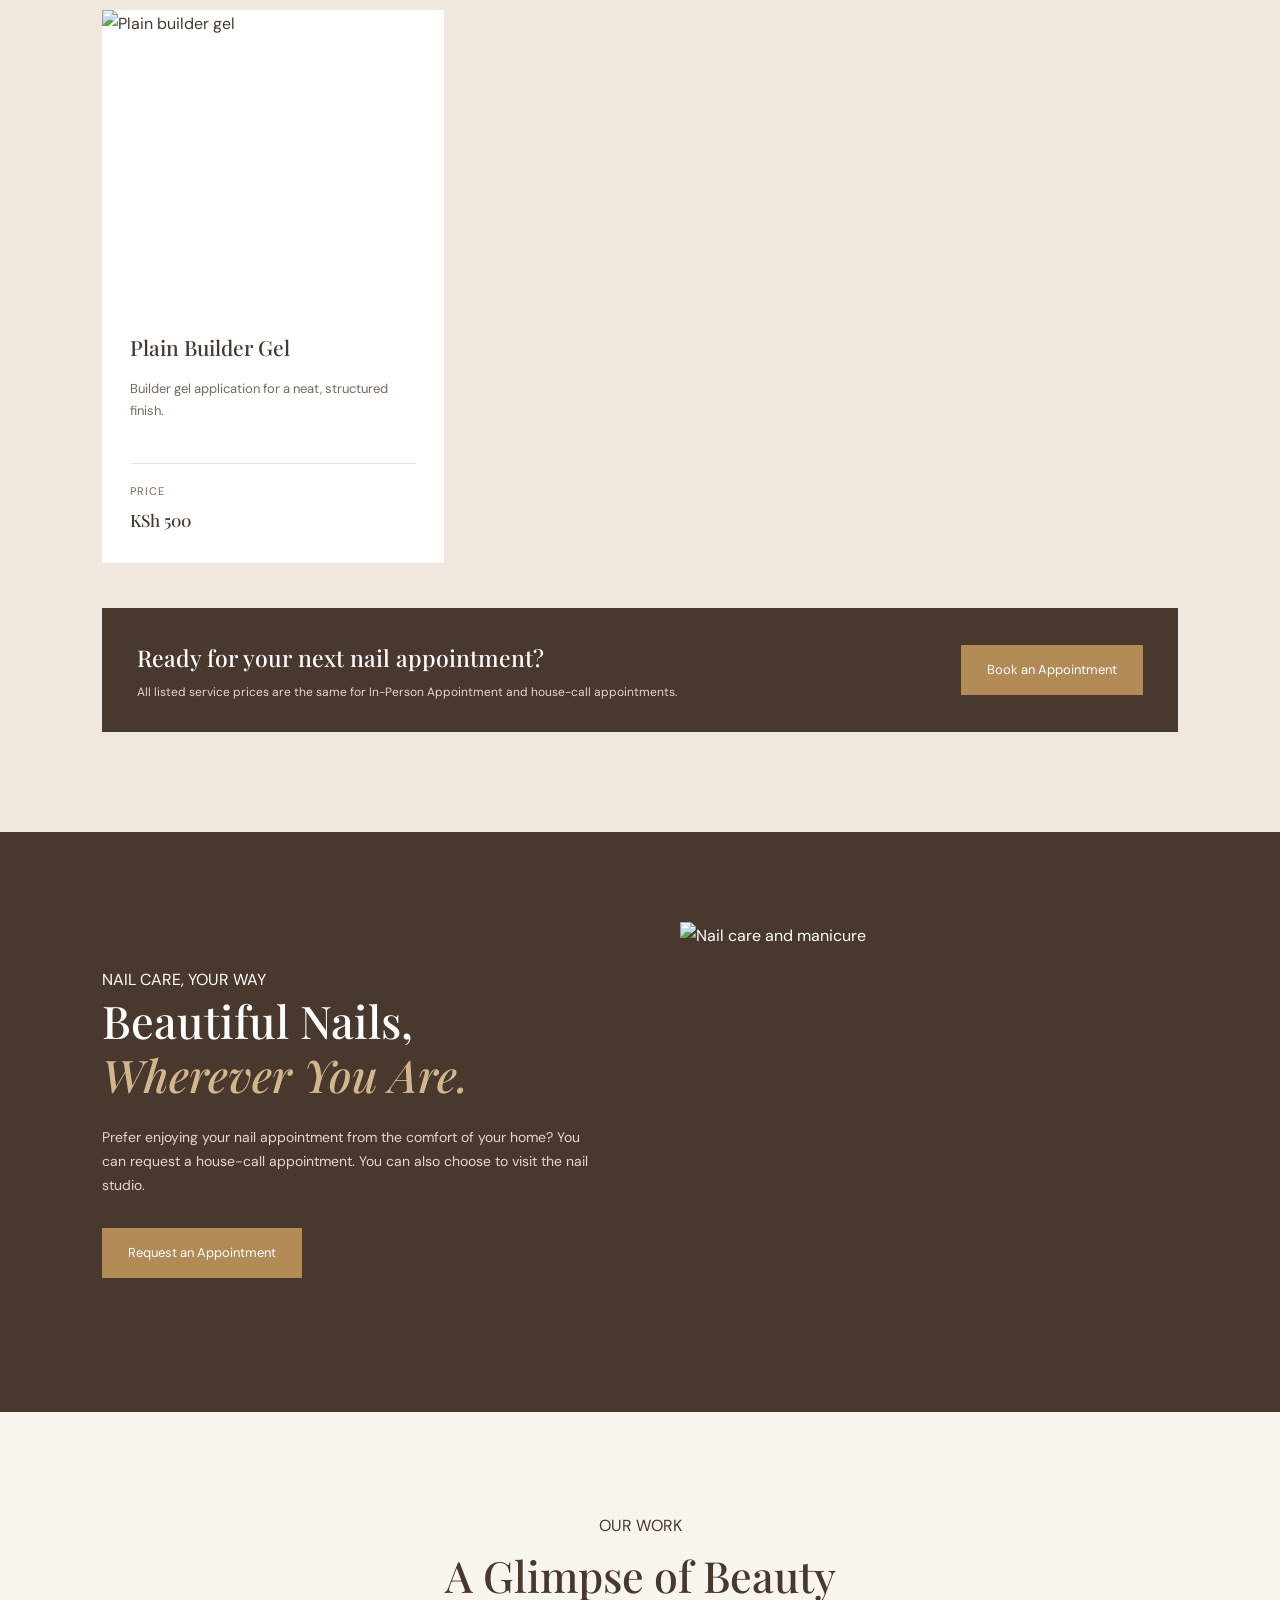
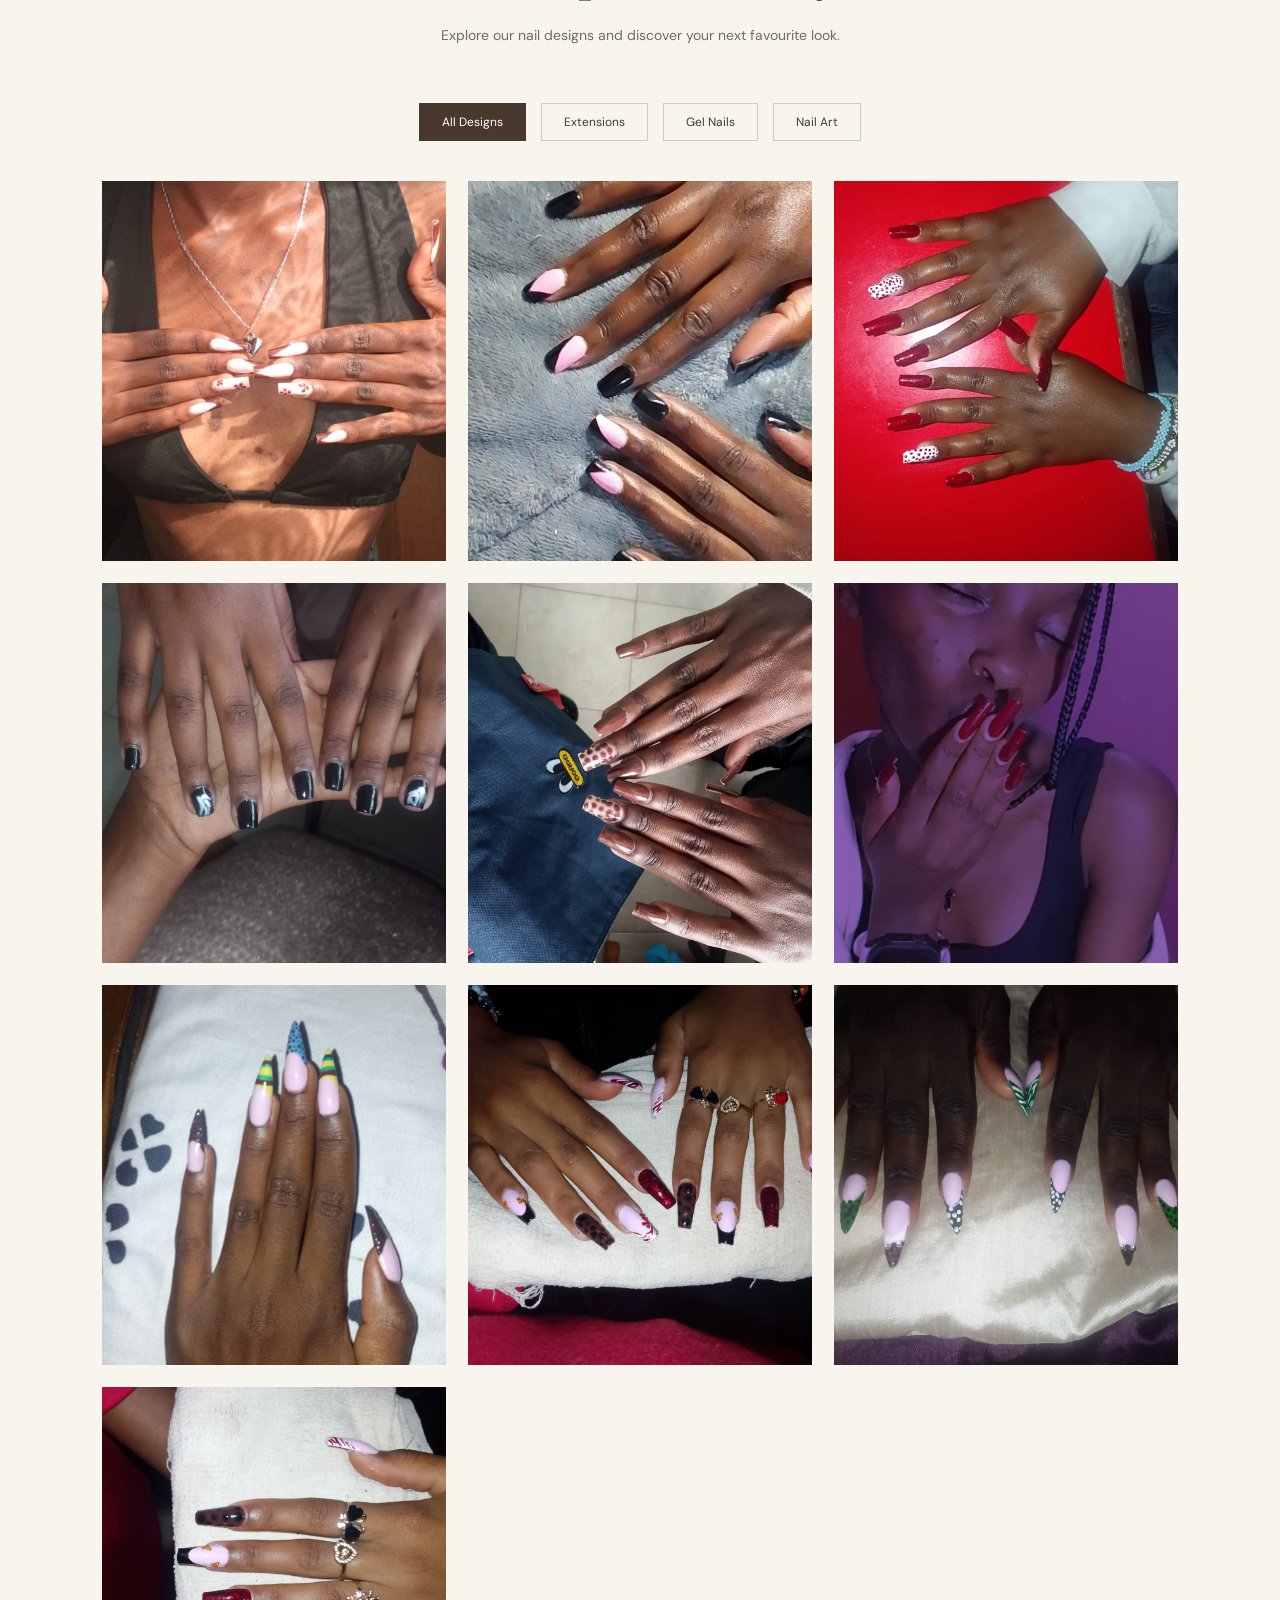
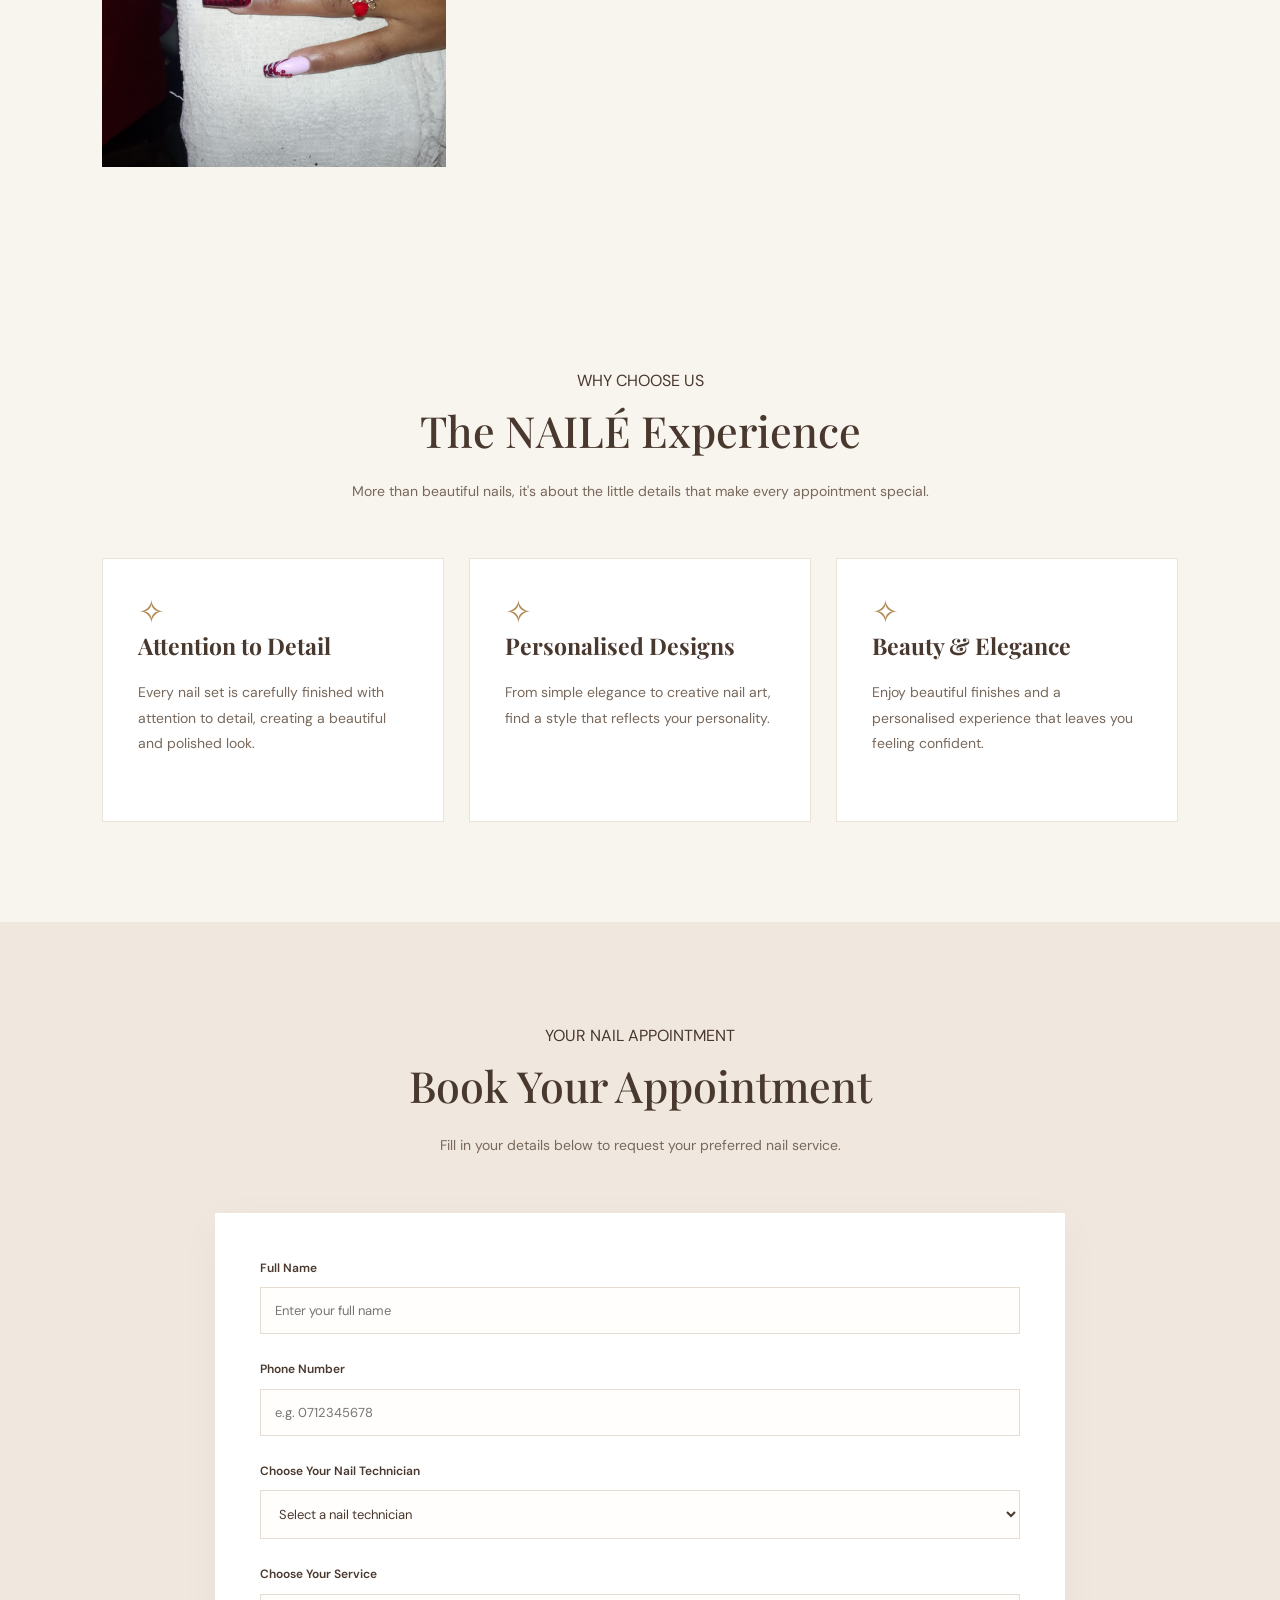
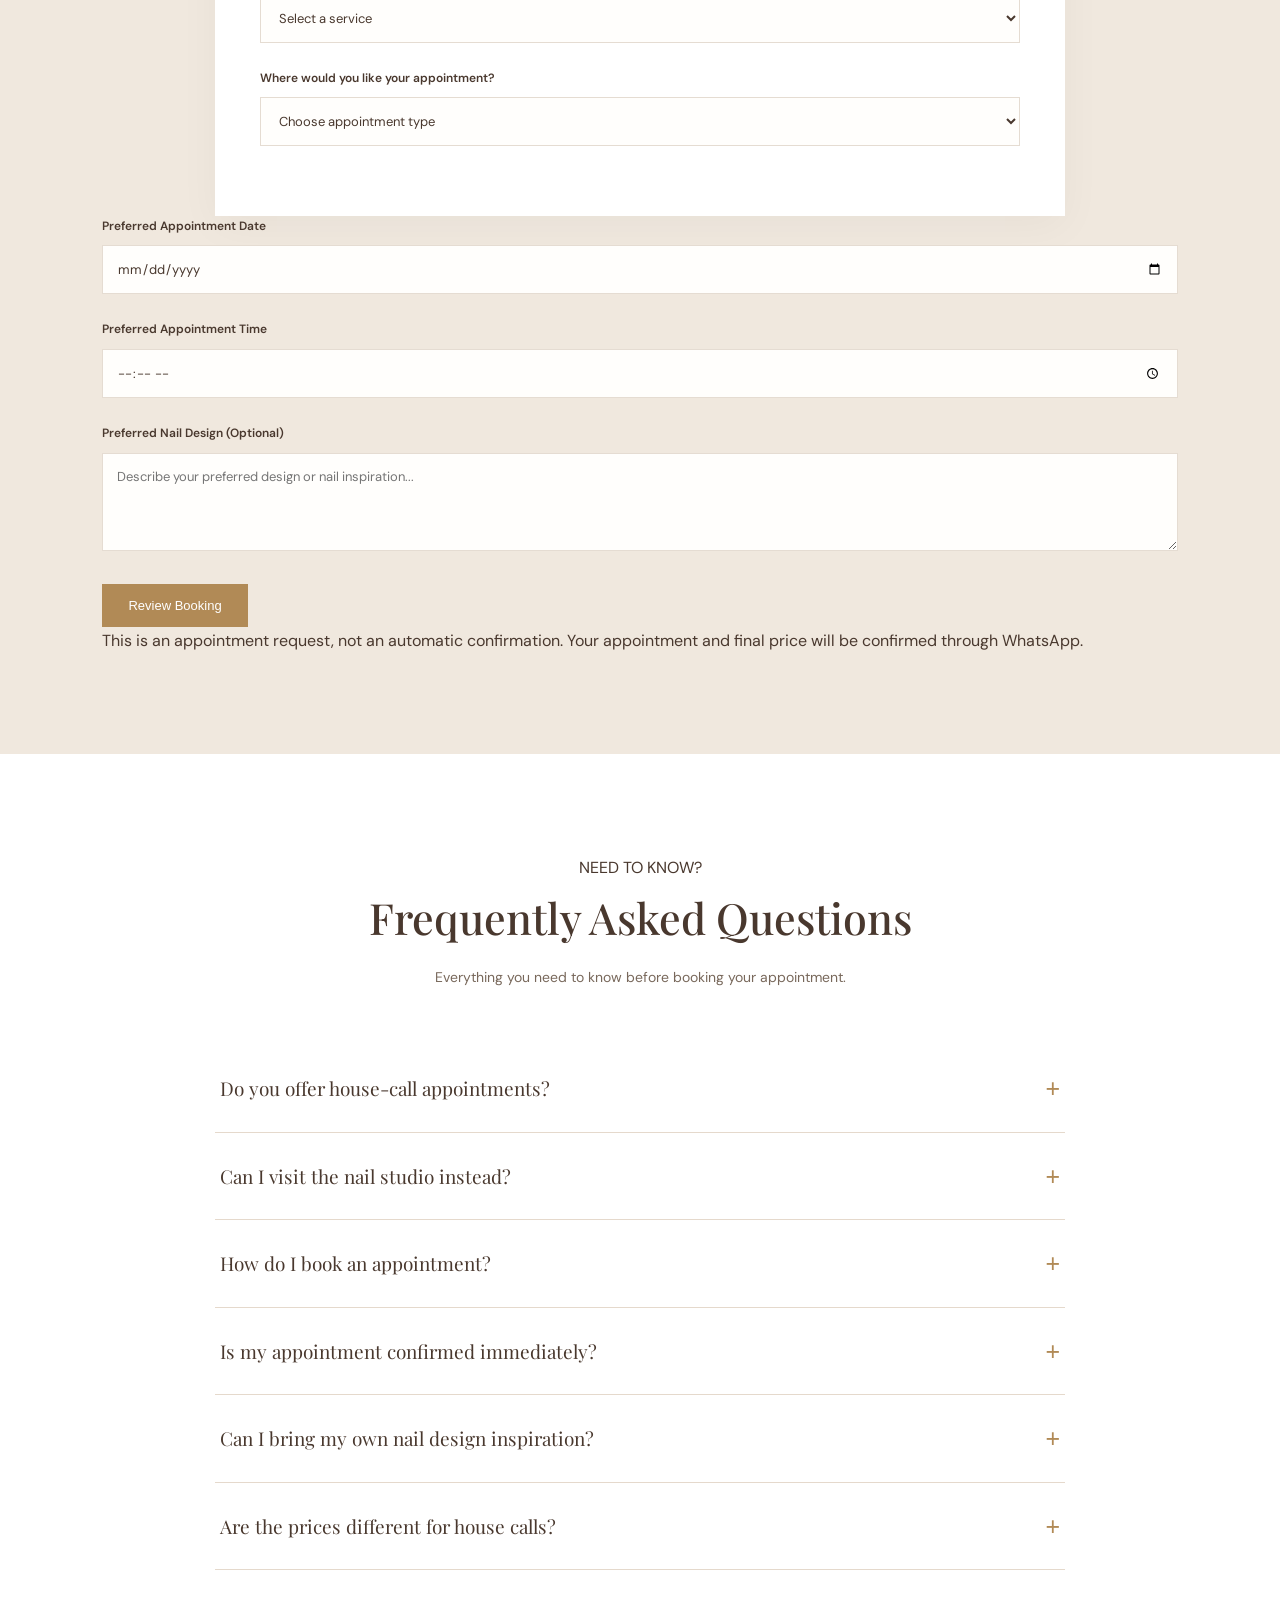
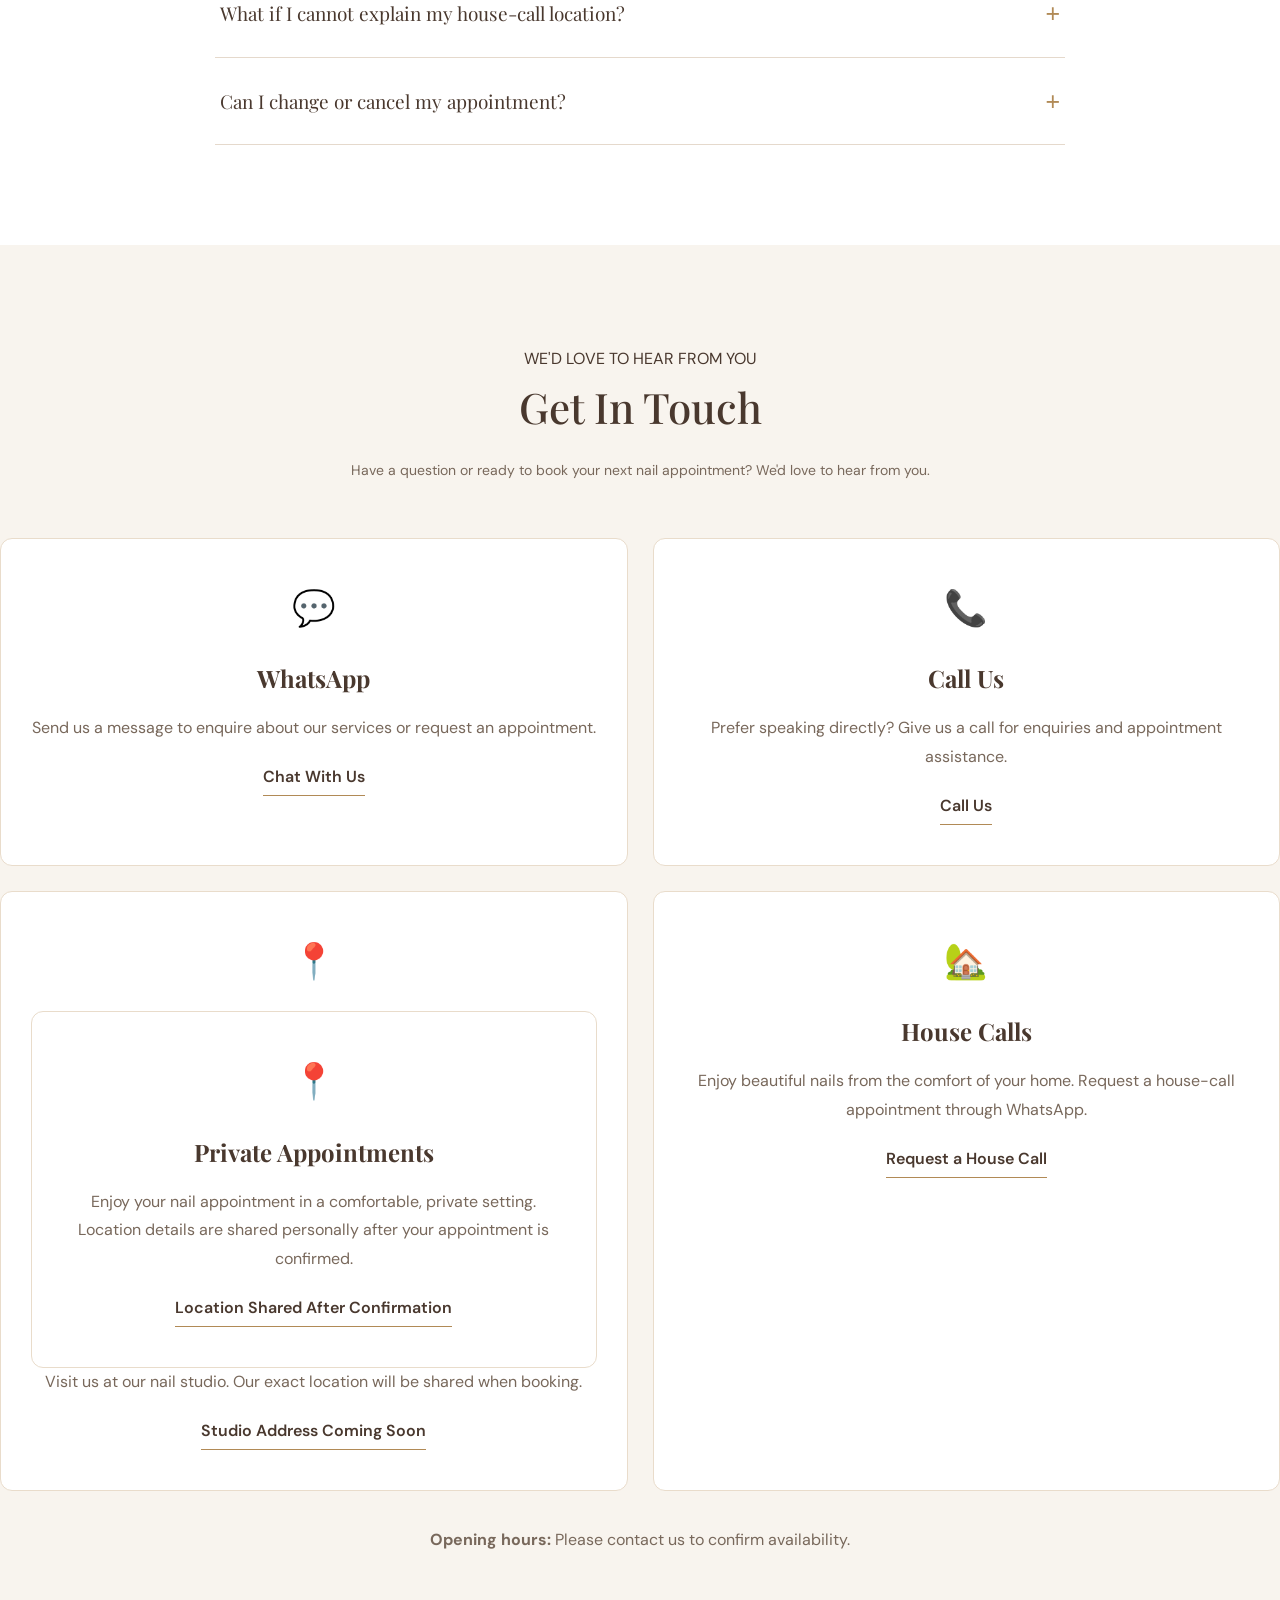
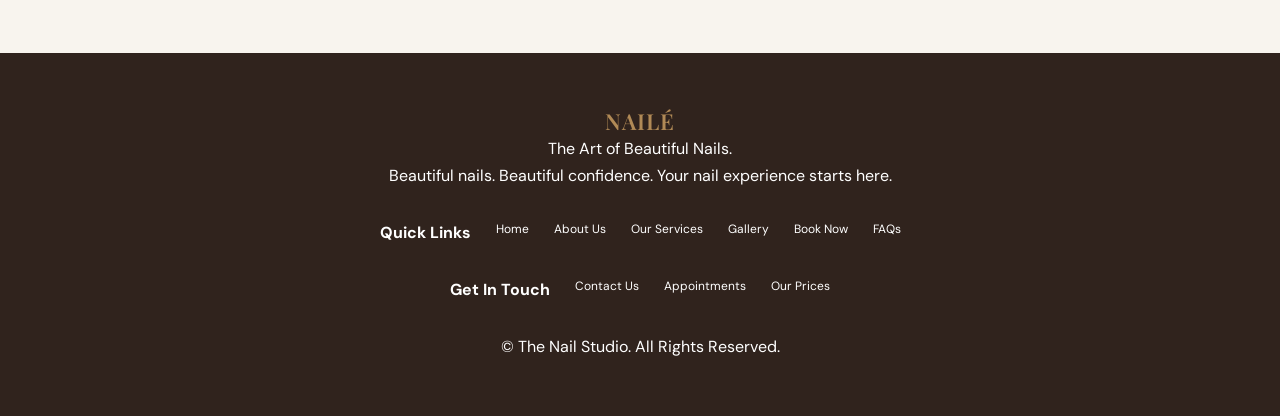
==== commit 47a199aa: "Update NAILÉ website features" ====
--- a/index.html
+++ b/index.html
@@ -519,6 +519,26 @@
                 <span>Stiletto Nails</span>
             </div>
         </div>
+        <div class="gallery-item" data-category="acrylic">
+    <img src="images/nails-7.jpeg" alt="NAILÉ nail design 7">
+    <div class="gallery-overlay">
+        <span>Nail Design</span>
+    </div>
+</div>
+
+<div class="gallery-item" data-category="acrylic">
+    <img src="images/nails-8.jpeg" alt="NAILÉ nail design 8">
+    <div class="gallery-overlay">
+        <span>Nail Design</span>
+    </div>
+</div>
+
+<div class="gallery-item" data-category="acrylic">
+    <img src="images/nails-9.jpeg" alt="NAILÉ nail design 9">
+    <div class="gallery-overlay">
+        <span>Nail Design</span>
+    </div>
+</div>
     </div>
 
 </section>
@@ -666,7 +686,14 @@
 
 
                 <!-- SERVICE SELECTION -->
-
+<div class="form-group">
+    <label for="nailTechnician">Choose Your Nail Technician</label>
+    <select id="nailTechnician" name="nailTechnician" required>
+        <option value="">Select a nail technician</option>
+        <option value="Stella Njeri">Stella Njeri</option>
+        <option value="Ann Njeri">Ann Njeri</option>
+    </select>
+</div>
                 <div class="form-group">
 
                     <label for="service">Choose Your Service</label>
